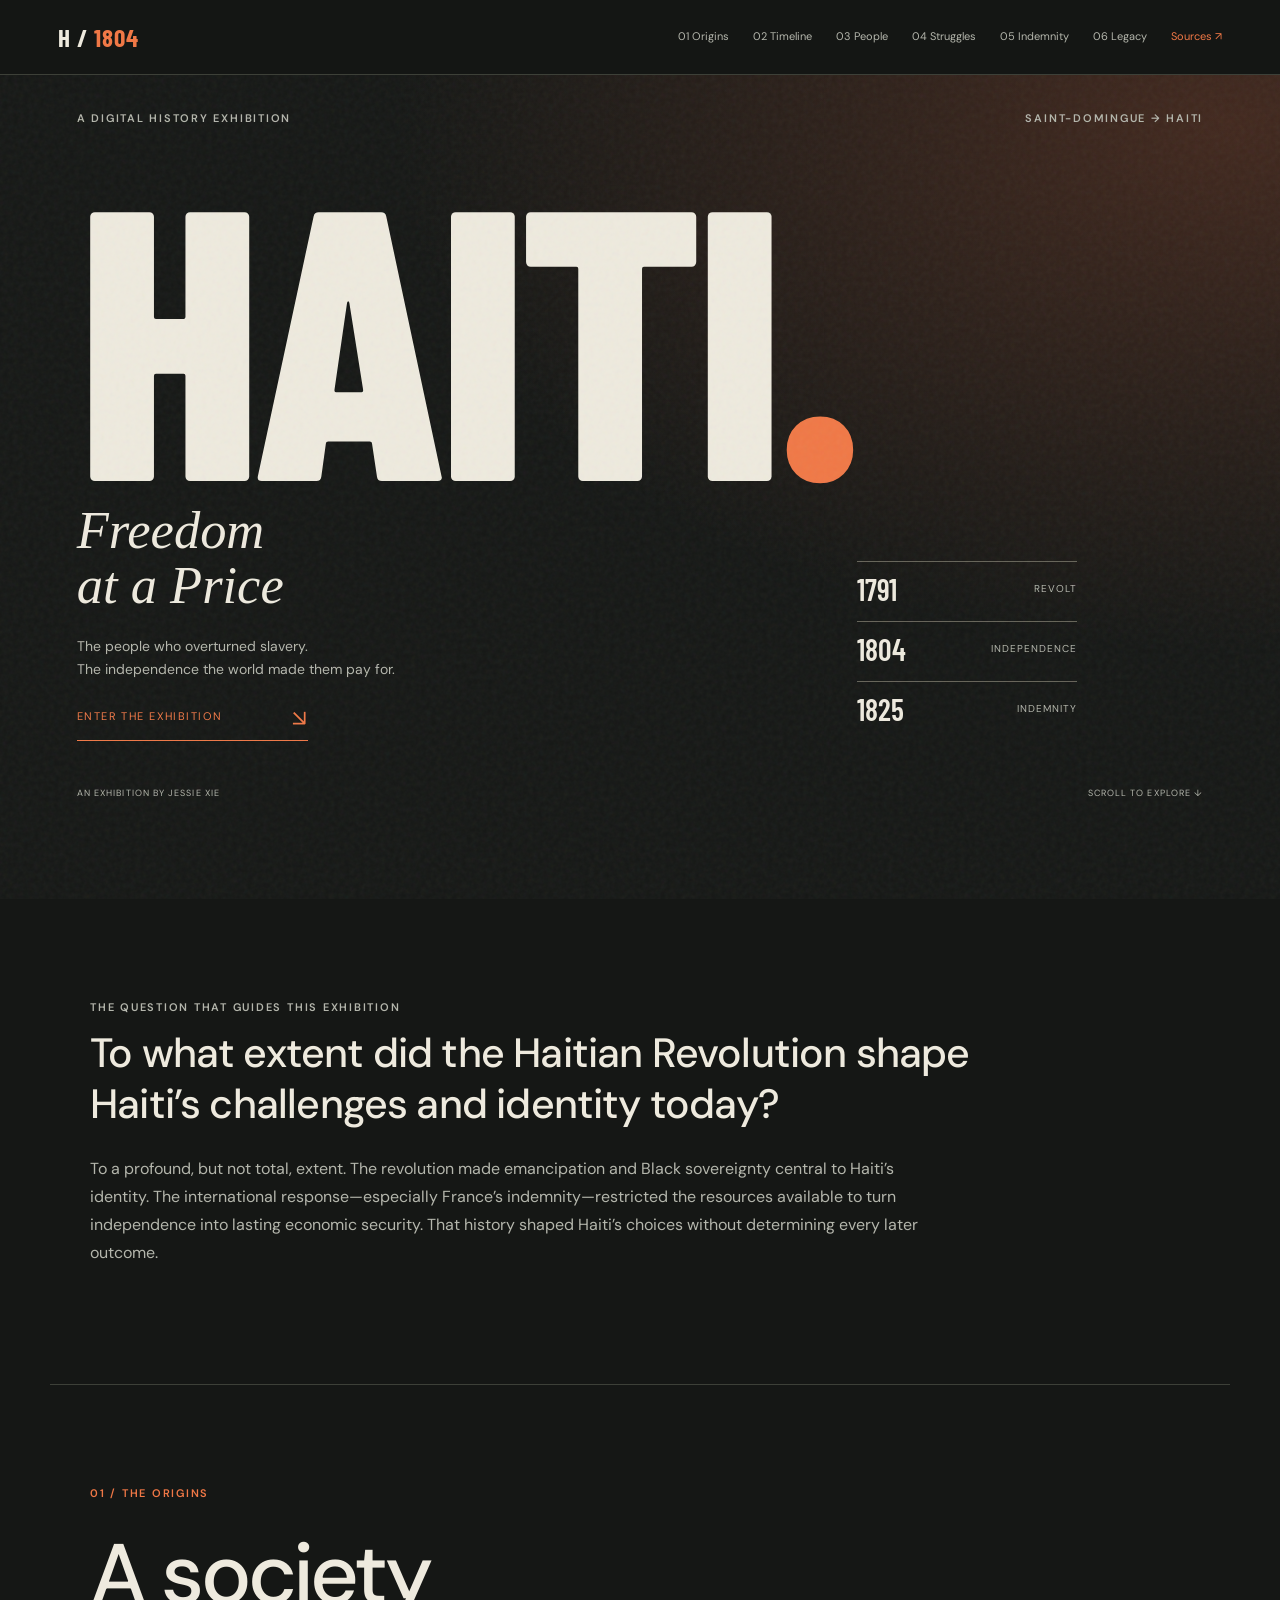
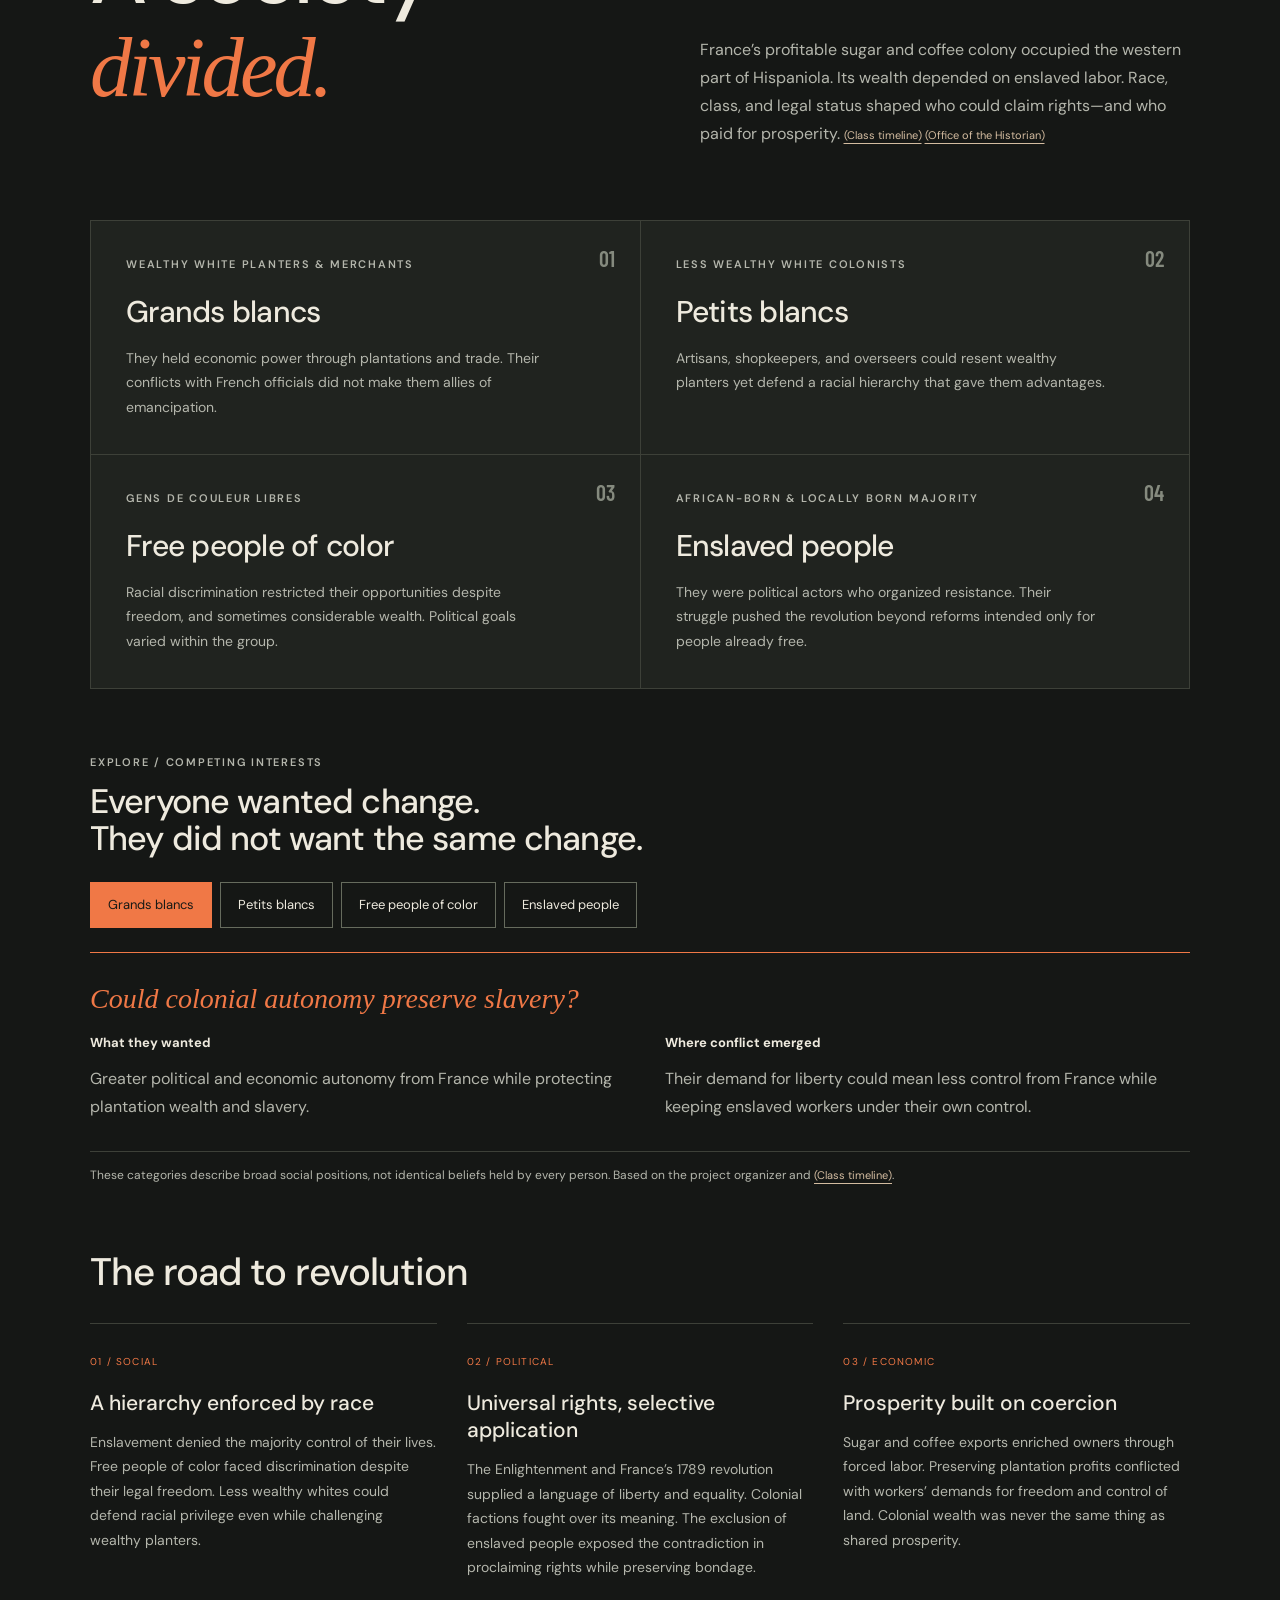
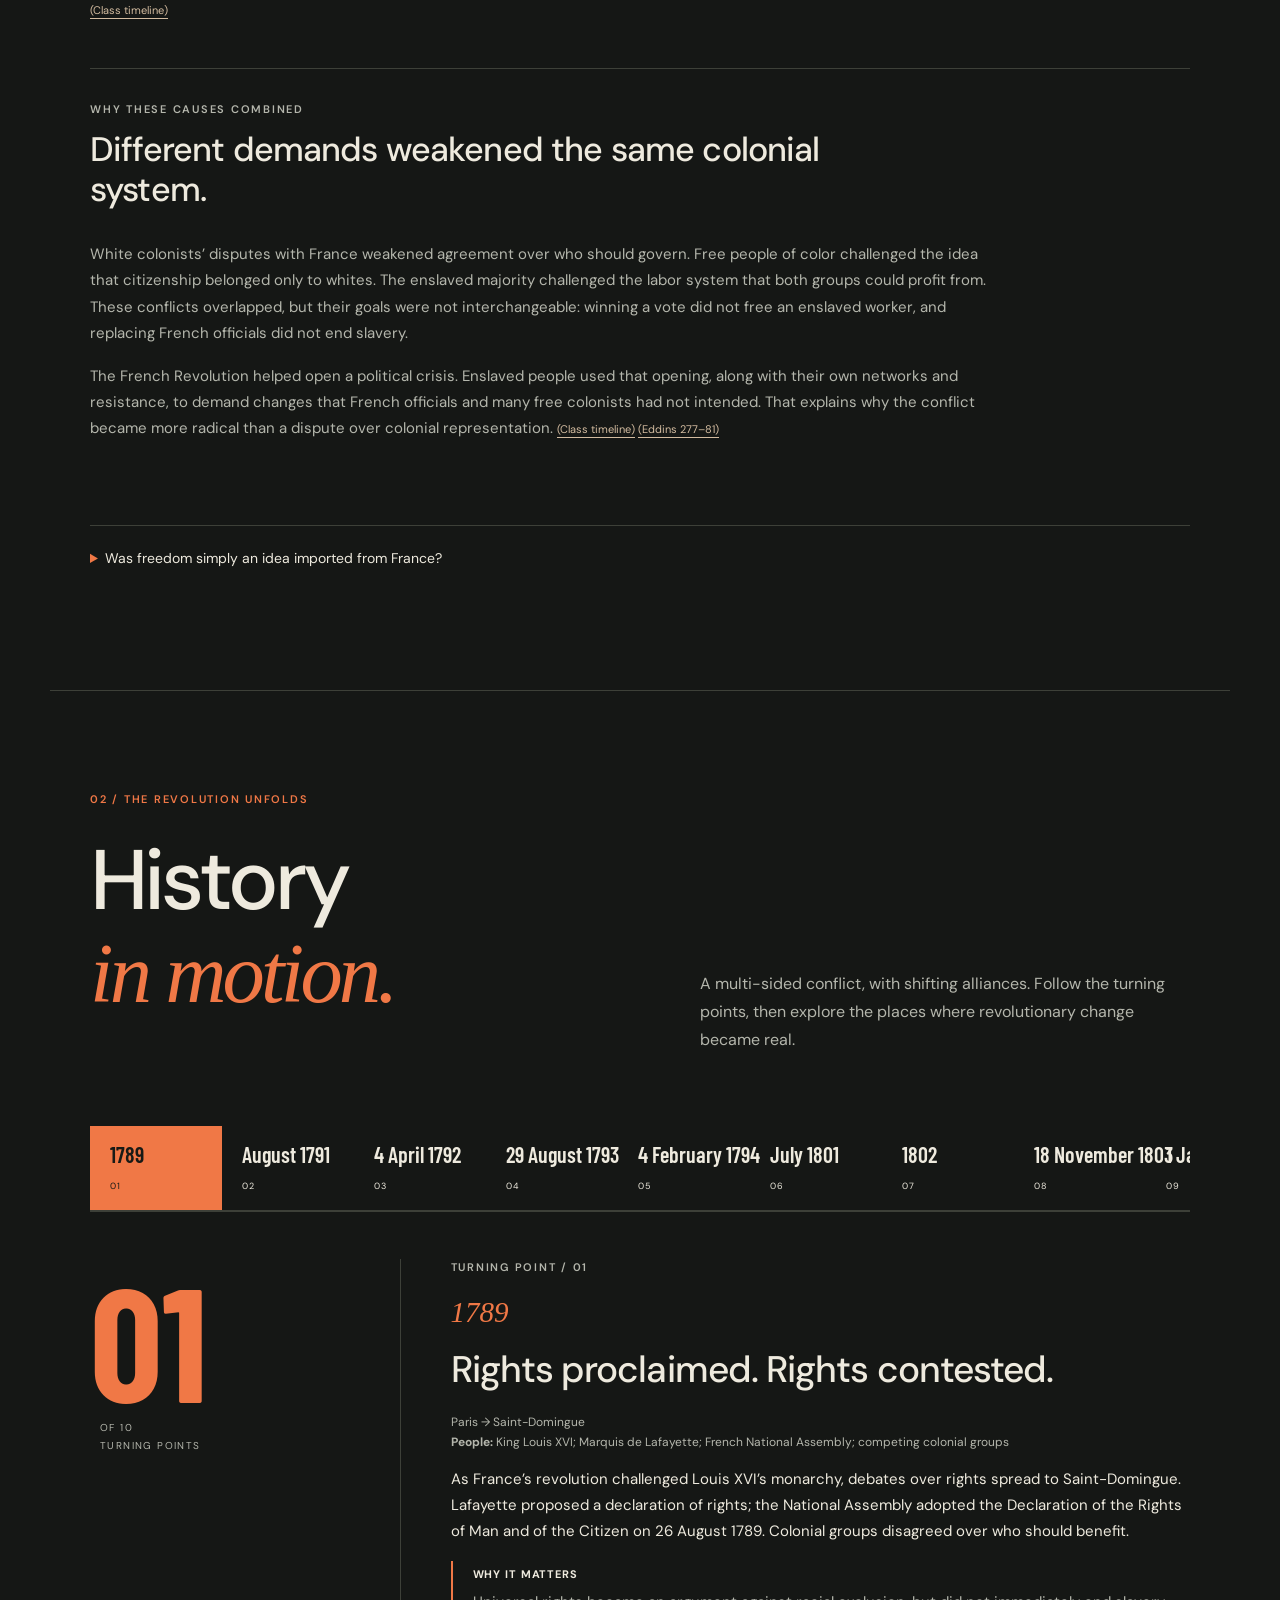
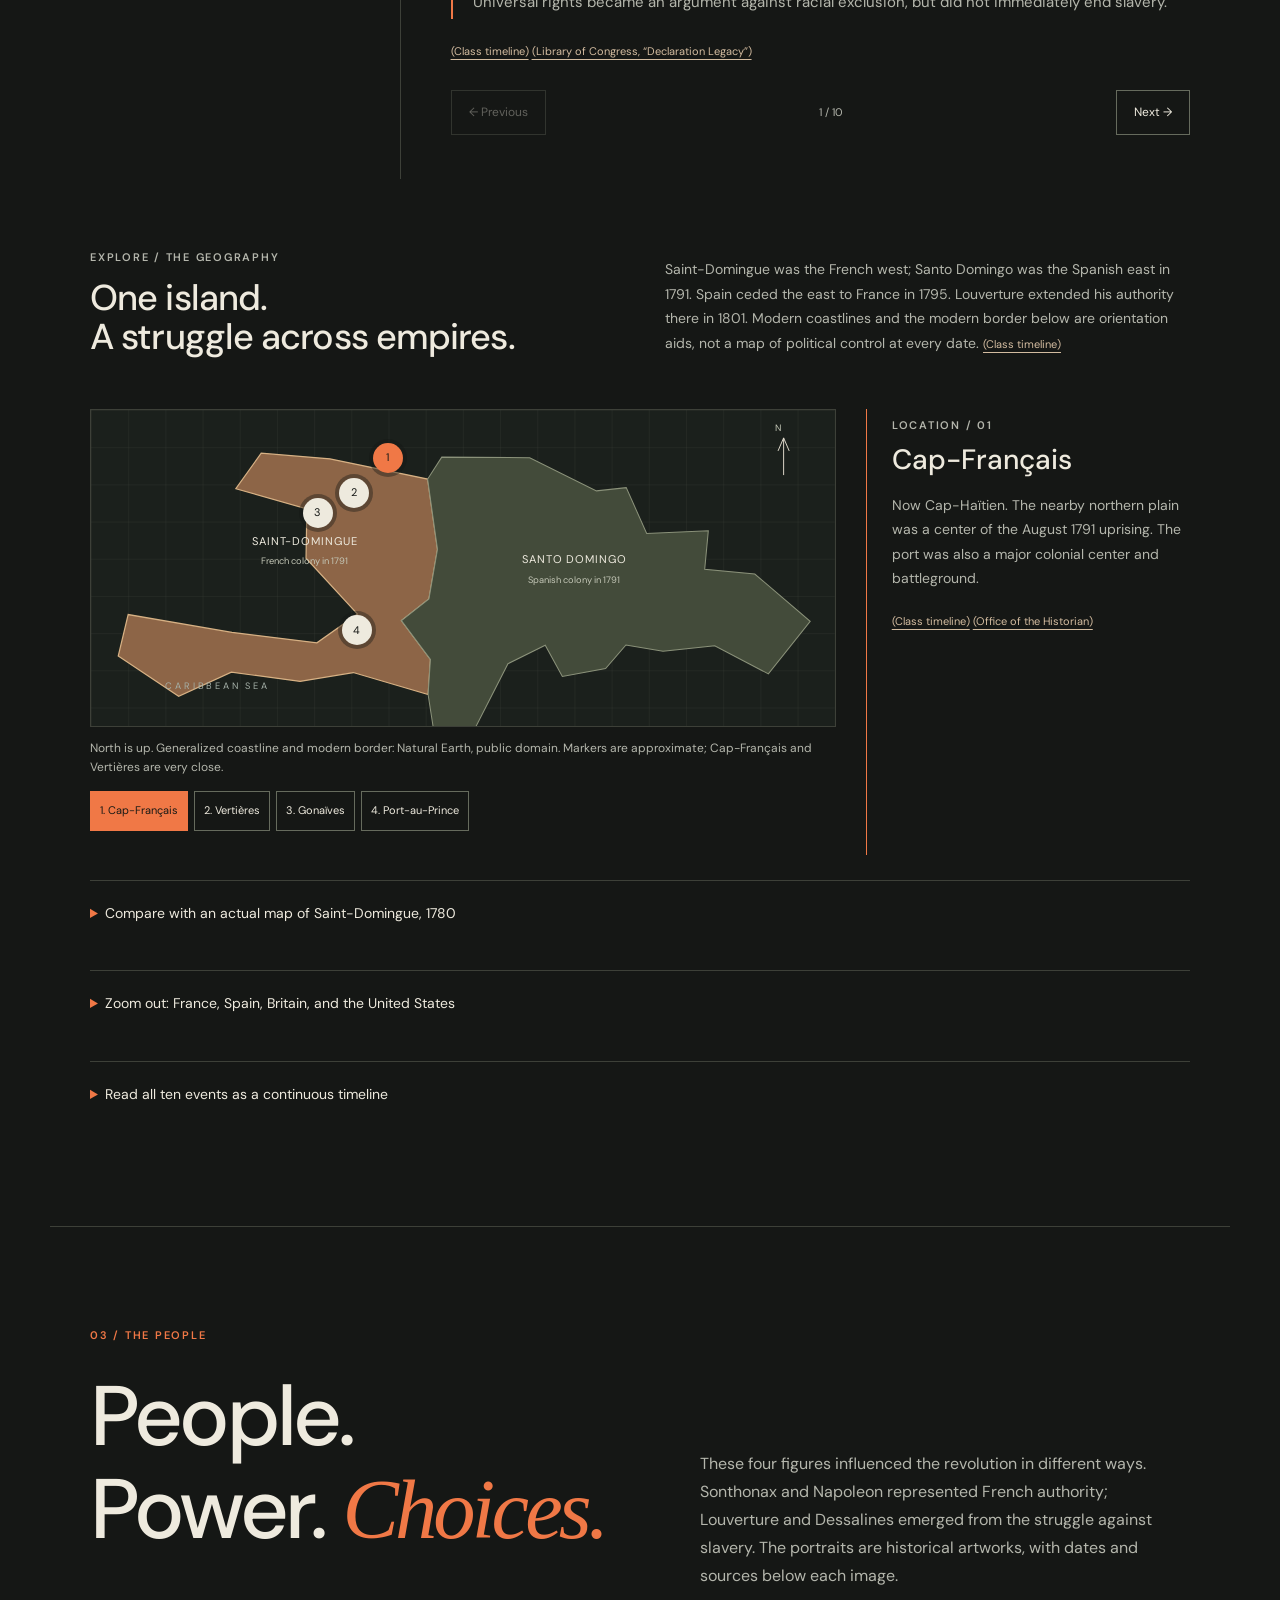
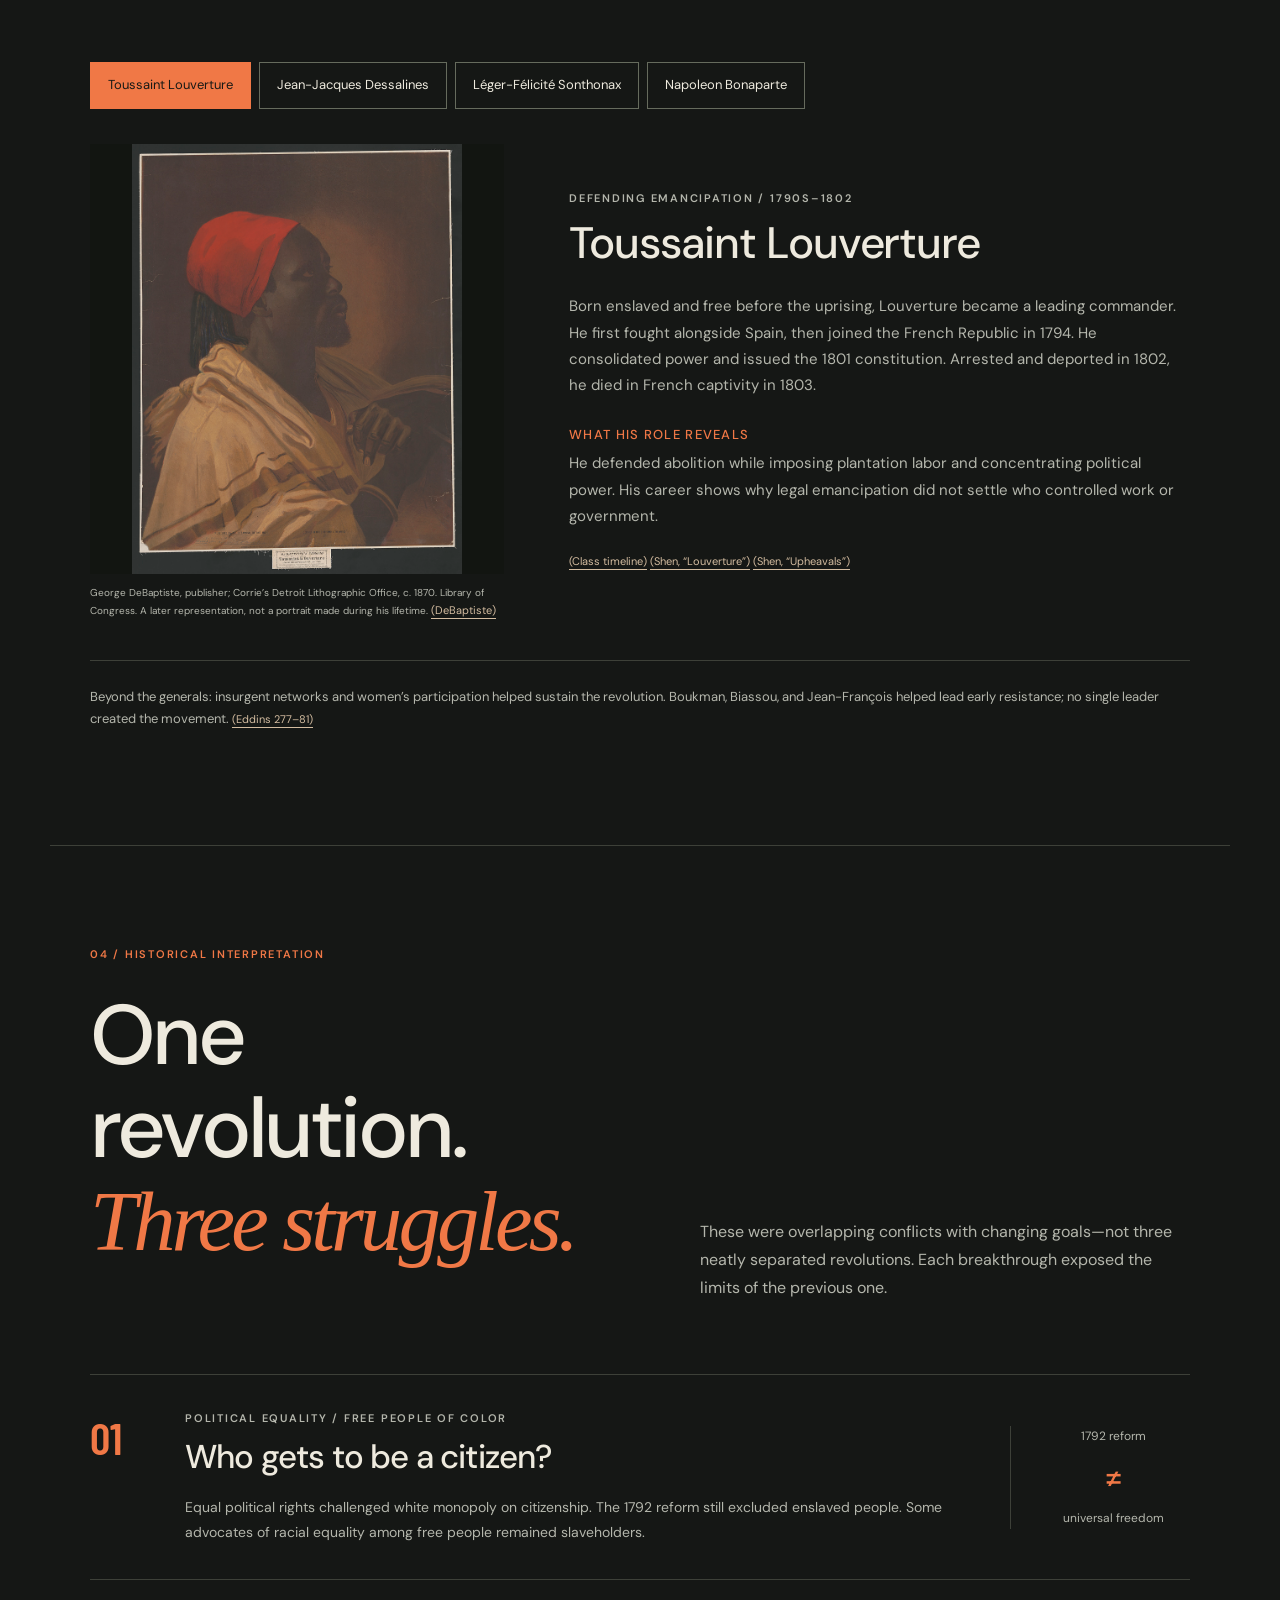
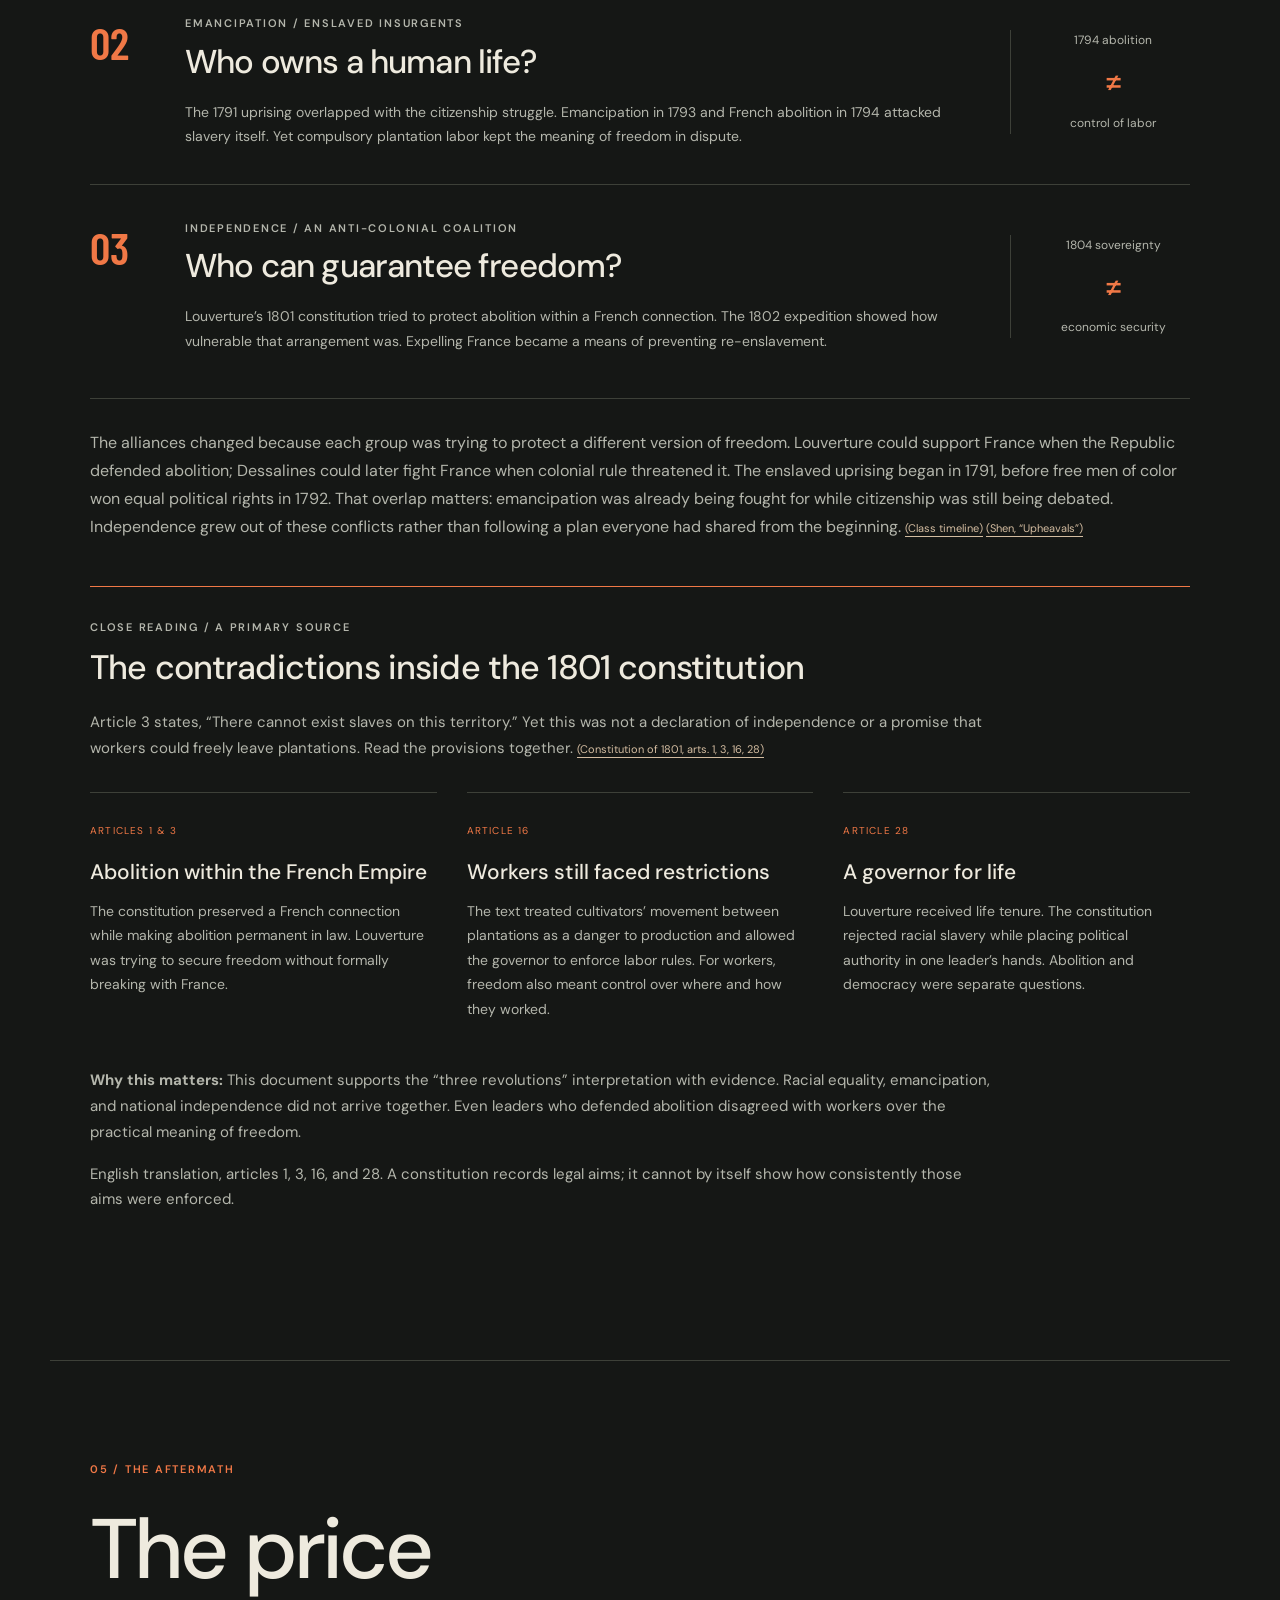
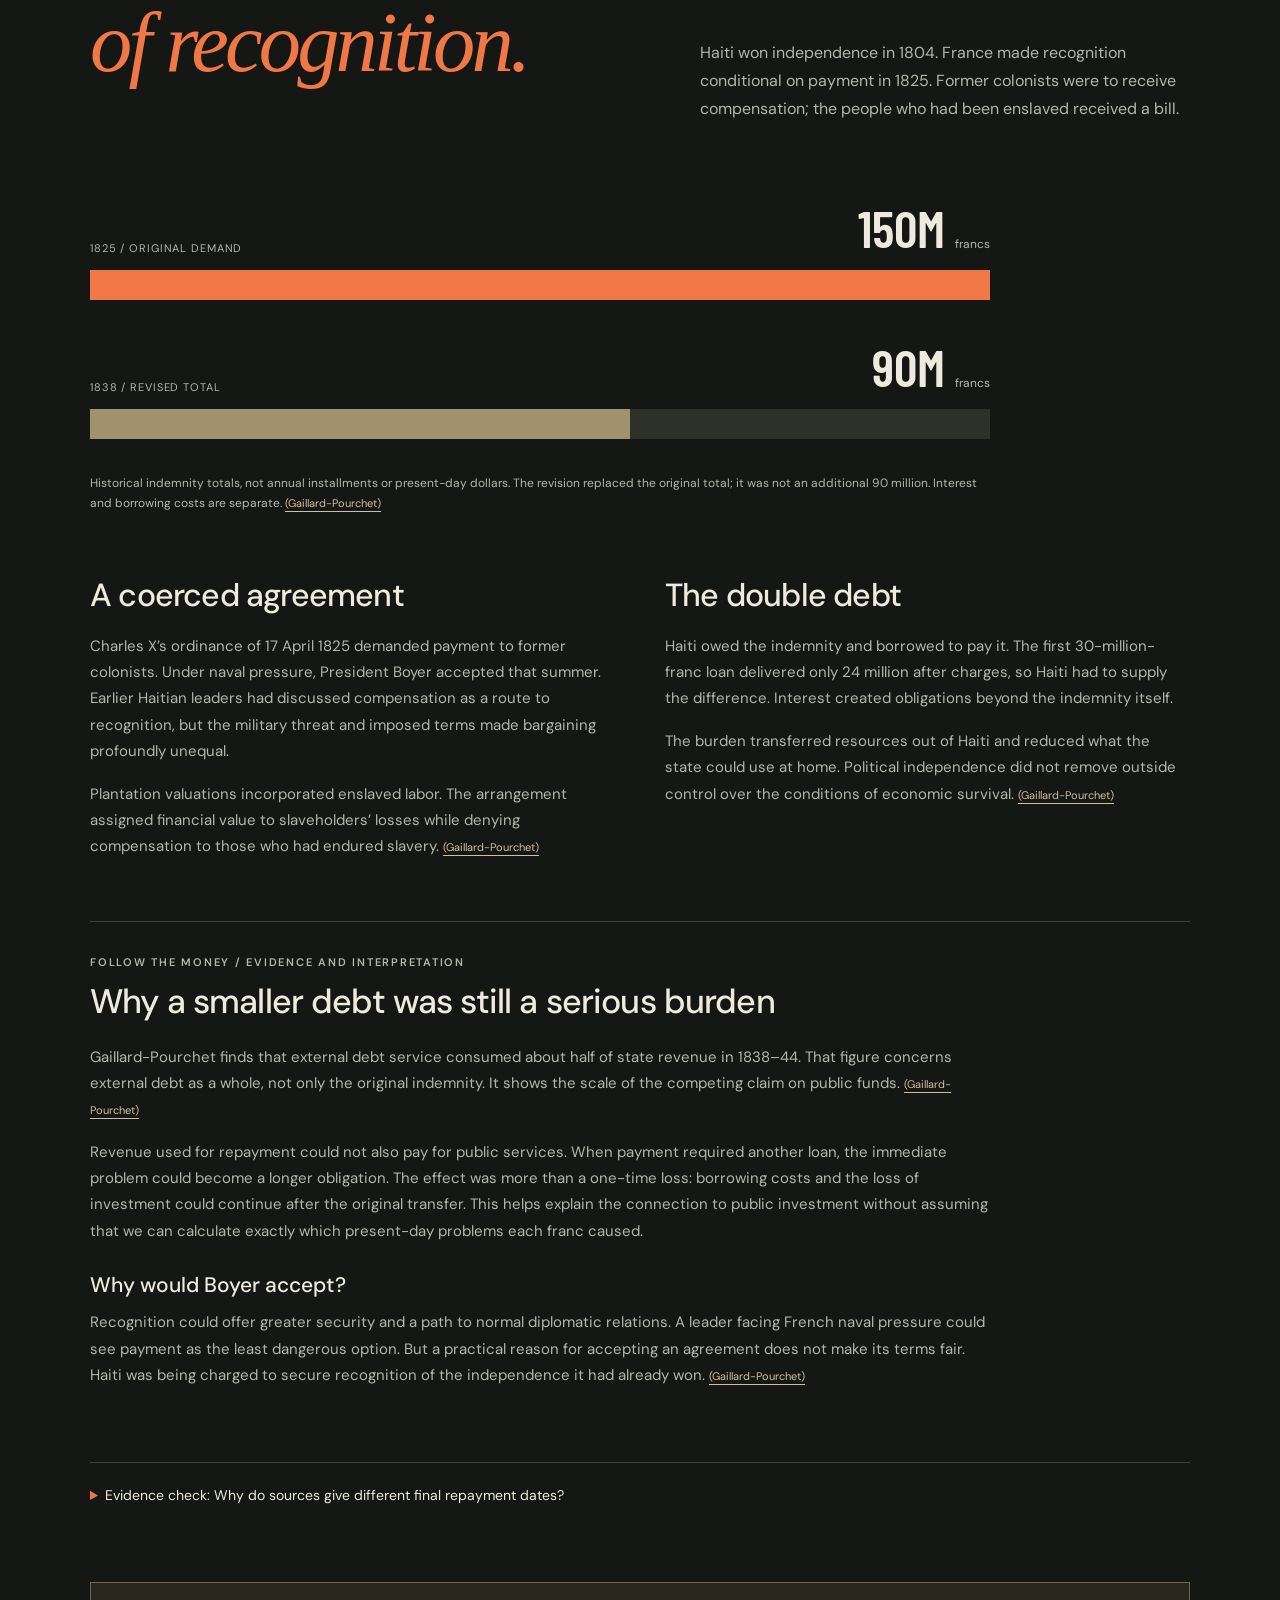
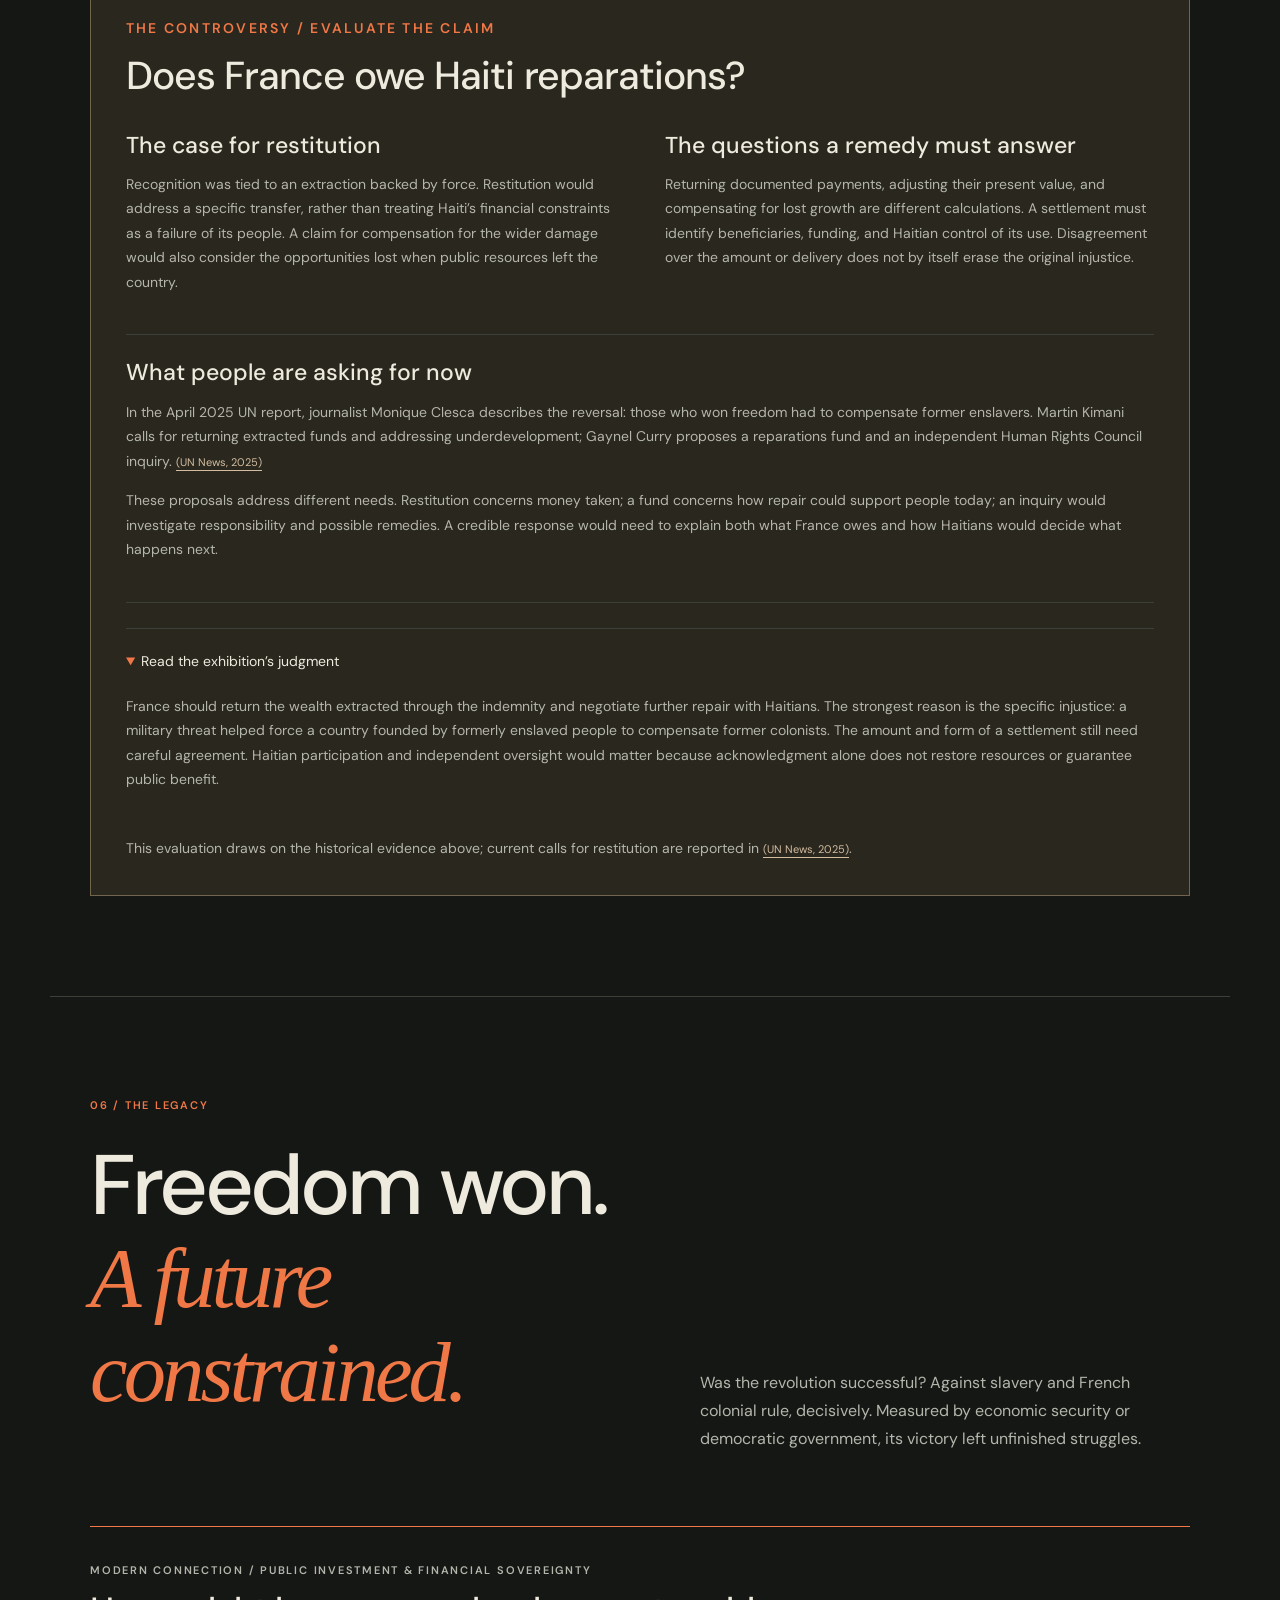
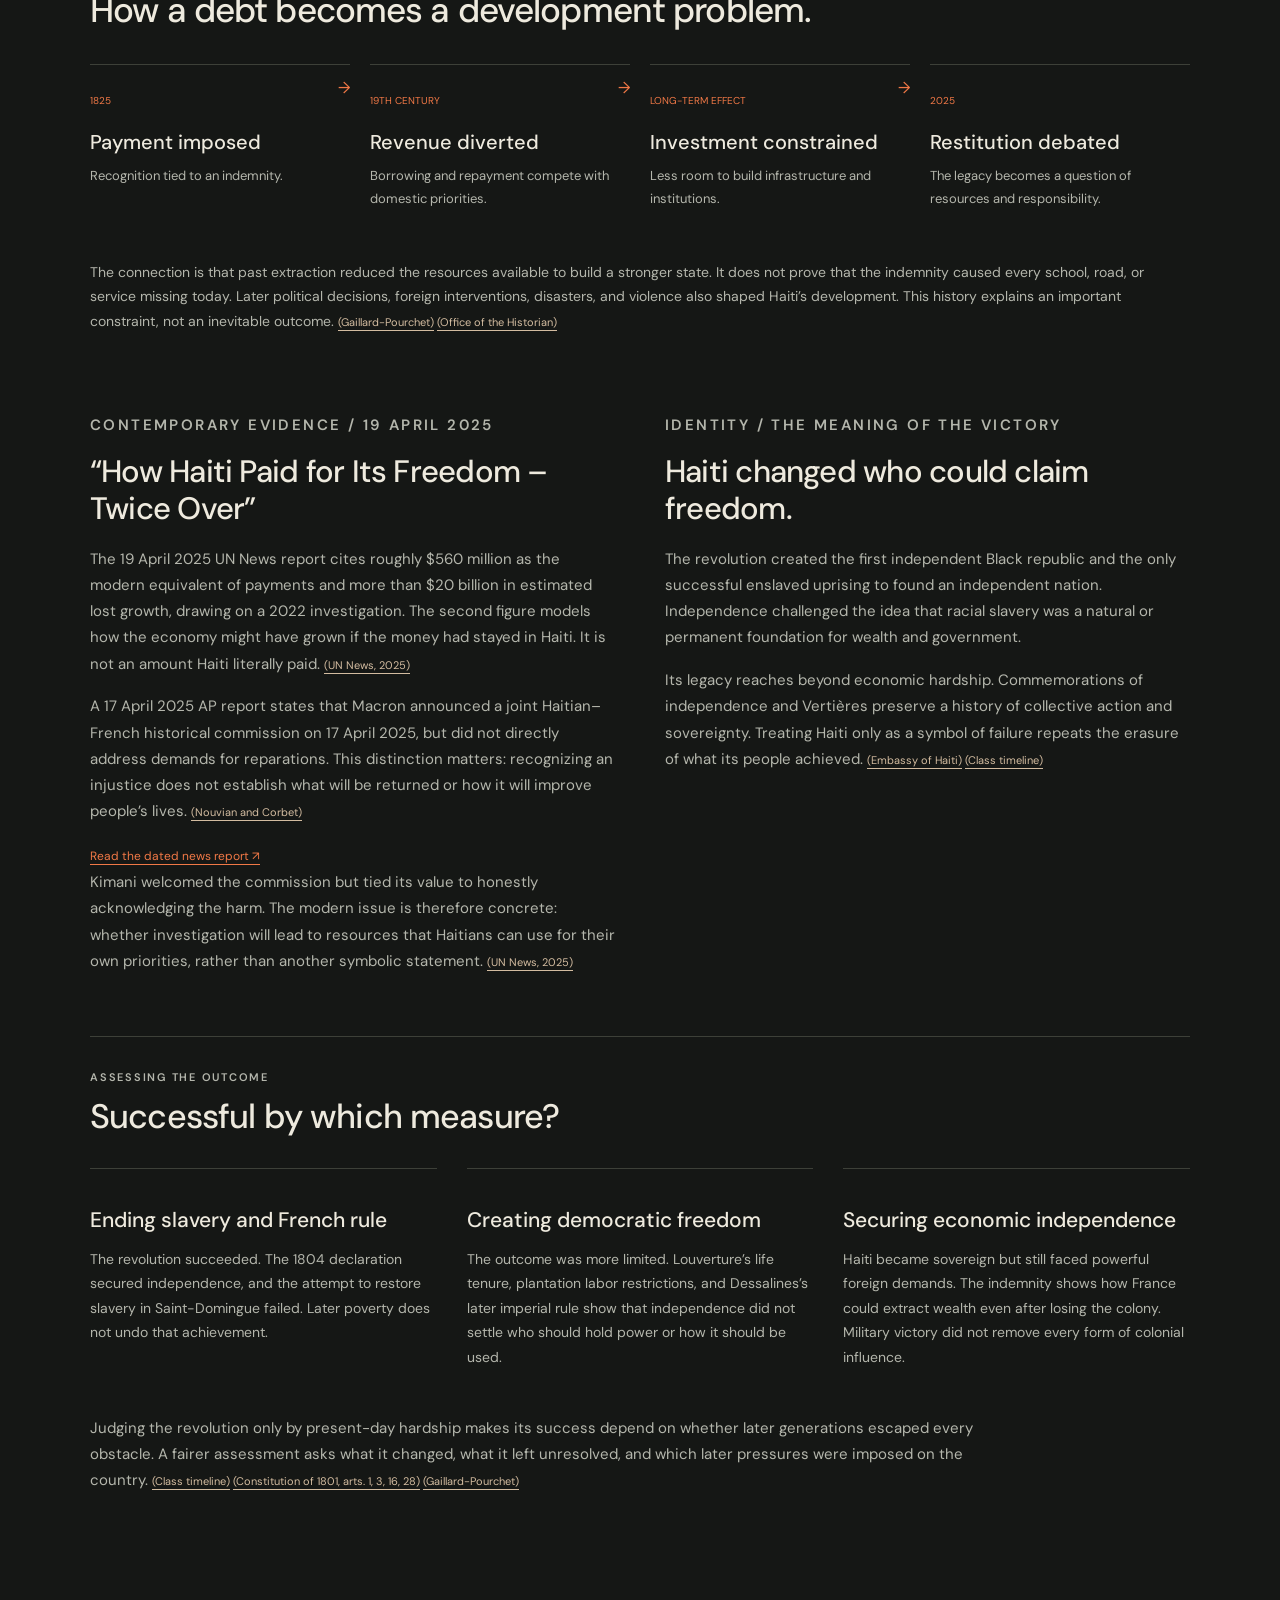
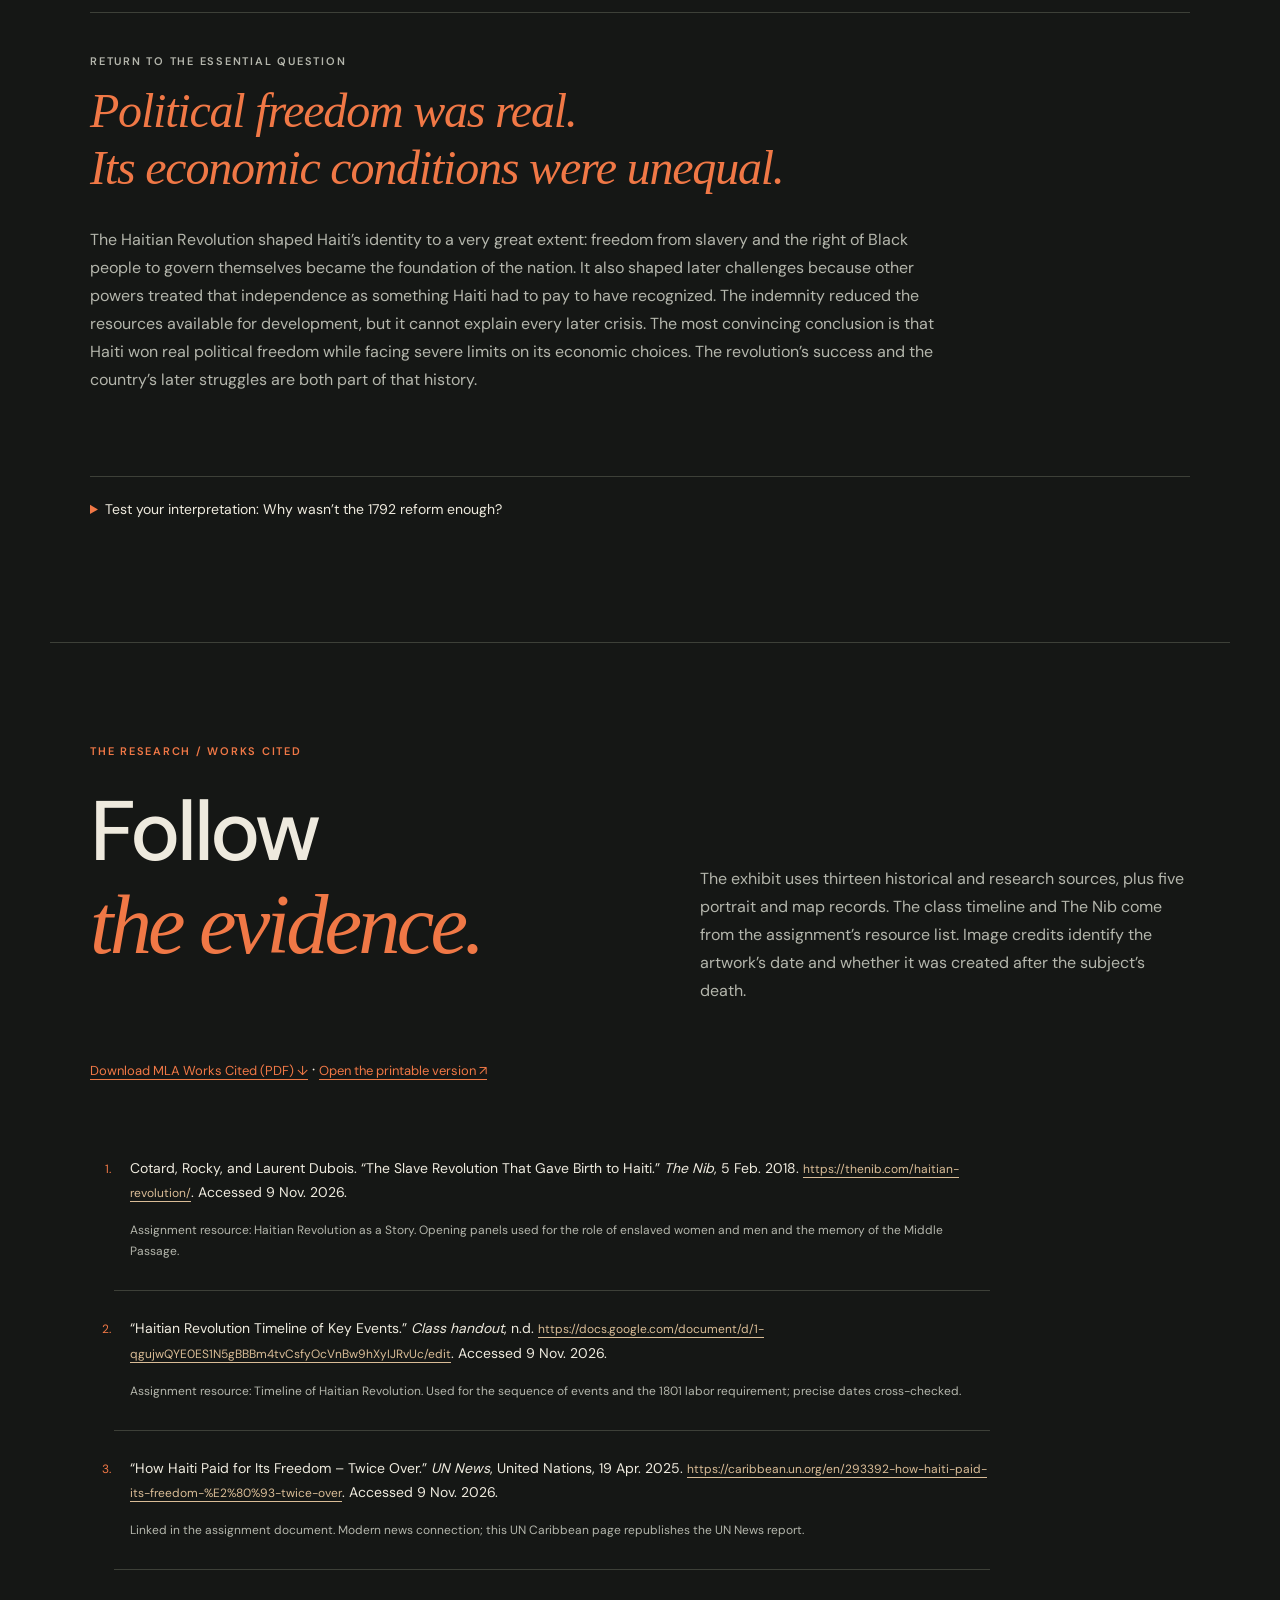
==== index.html @ dc050c8c "Add files via upload" ====
<!DOCTYPE html>
<html lang="en">



<head>

    <meta charset="utf-8">

    <meta name="viewport" content="width=device-width, initial-scale=1">

    <meta name="description" content="An interactive history exhibition exploring the Haitian Revolution, the French indemnity, and the meaning of freedom.">

    <title>Haiti | Freedom at a Price</title>

    <link rel="stylesheet" href="style.css">

    <script src="data.js" defer></script>

    <script src="script.js" defer></script>

</head>



<body>

    <a class="skip" href="#history">Skip to the exhibition</a>

    <header>

        <nav aria-label="Exhibition"><a class="brand" href="#home">H / <span>1804</span></a>

            <div class="nav-links"><a href="#history">01 Origins</a><a href="#revolution">02 Timeline</a><a href="#leadership">03 People</a><a href="#struggles">04 Struggles</a><a href="#sacrifice">05

                    Indemnity</a><a href="#legacy">06 Legacy</a><a href="#sources">Sources ↗</a></div>

        </nav>

        <div class="reading-progress" aria-hidden="true"></div>

    </header>

    <main>

        <section class="hero" id="home">

            <div class="hero-top">

                <p class="eyebrow">A DIGITAL HISTORY EXHIBITION</p>

                <p class="eyebrow">SAINT-DOMINGUE → HAITI</p>

            </div>

            <h1>HAITI<span>.</span></h1>

            <div class="hero-bottom">

                <div>

                    <p class="hero-subtitle">Freedom<br>at a Price</p>

                    <p class="hero-description">The people who overturned slavery.<br>The independence the world made

                        them pay for.</p><a class="explore" href="#history">ENTER THE EXHIBITION <span>↘</span></a>

                </div>

                <div class="hero-years">

                    <p>1791 <span>REVOLT</span></p>

                    <p>1804 <span>INDEPENDENCE</span></p>

                    <p>1825 <span>INDEMNITY</span></p>

                </div>

            </div>

            <p class="hero-foot">AN EXHIBITION BY JESSIE XIE <span>SCROLL TO EXPLORE ↓</span></p>

        </section>

        <div class="thesis">

            <p class="eyebrow">THE QUESTION THAT GUIDES THIS EXHIBITION</p>

            <h2>To what extent did the Haitian Revolution shape Haiti’s challenges and identity today?</h2>

            <p>To a profound, but not total, extent. The revolution made emancipation and Black sovereignty central to

                Haiti’s identity. The international response—especially France’s indemnity—restricted the resources

                available to turn independence into lasting economic security. That history shaped Haiti’s choices

                without determining every later outcome.</p>

        </div>

        <section class="exhibit" id="history">

            <div class="section-heading">

                <p class="eyebrow">01 / THE ORIGINS</p>

                <h2>A society<br><em>divided.</em></h2>

                <p>France’s profitable sugar and coffee colony occupied the western part of Hispaniola. Its wealth

                    depended on enslaved labor. Race, class, and legal status shaped who could claim rights—and who paid

                    for prosperity. <span class="citation"><a href="#source-class" aria-label="Source: Class timeline">(Class timeline)</a> <a href="#source-state" aria-label="Source: Office of the Historian">(Office of the Historian)</a></span></p>

            </div>

            <div class="social-grid">

                <article class="social-card"><span class="card-number">01</span>

                    <p class="eyebrow">Wealthy white planters &amp; merchants</p>

                    <h3>Grands blancs</h3>

                    <p>They held economic power through plantations and trade. Their conflicts with French officials did

                        not make them allies of emancipation.</p>

                </article>

                <article class="social-card"><span class="card-number">02</span>

                    <p class="eyebrow">Less wealthy white colonists</p>

                    <h3>Petits blancs</h3>

                    <p>Artisans, shopkeepers, and overseers could resent wealthy planters yet defend a racial hierarchy

                        that gave them advantages.</p>

                </article>

                <article class="social-card"><span class="card-number">03</span>

                    <p class="eyebrow">Gens de couleur libres</p>

                    <h3>Free people of color</h3>

                    <p>Racial discrimination restricted their opportunities despite freedom, and sometimes considerable

                        wealth. Political goals varied within the group.</p>

                </article>

                <article class="social-card"><span class="card-number">04</span>

                    <p class="eyebrow">African-born &amp; locally born majority</p>

                    <h3>Enslaved people</h3>

                    <p>They were political actors who organized resistance. Their struggle pushed the revolution beyond

                        reforms intended only for people already free.</p>

                </article>

            </div>

            <div class="interactive-block">

                <p class="eyebrow">EXPLORE / COMPETING INTERESTS</p>

                <h3>Everyone wanted change.<br>They did not want the same change.</h3>

                <div class="button-row" aria-label="Choose a social group"><button data-group="0" aria-pressed="true">Grands blancs</button><button data-group="1" aria-pressed="false">Petits

                        blancs</button><button data-group="2" aria-pressed="false">Free people of color</button><button data-group="3" aria-pressed="false">Enslaved people</button></div>

                <div id="group-panel" aria-live="polite">

                    <h4>Could colonial autonomy preserve slavery?</h4>

                    <div class="two-col">

                        <p><strong>What they wanted</strong><span id="group-goal">Greater political and economic

                                autonomy from France while protecting plantation wealth and slavery.</span></p>

                        <p><strong>Where conflict emerged</strong><span id="group-conflict">Their demand for liberty could mean less control from France while keeping enslaved workers under their own control.</span></p>

                    </div>

                </div>

                <p class="small">These categories describe broad social positions, not identical beliefs held by every

                    person. Based on the project organizer and <span class="citation"><a href="#source-class" aria-label="Source: Class timeline">(Class timeline)</a></span>.</p>

            </div>

            <div class="causes">

                <h3>The road to revolution</h3>

                <div class="three-col">

                    <article><span>01 / SOCIAL</span>

                        <h4>A hierarchy enforced by race</h4>

                        <p>Enslavement denied the majority control of their lives. Free people of color faced

                            discrimination despite their legal freedom. Less wealthy whites could defend racial

                            privilege even while challenging wealthy planters.</p>

                    </article>

                    <article><span>02 / POLITICAL</span>

                        <h4>Universal rights, selective application</h4>

                        <p>The Enlightenment and France’s 1789 revolution supplied a language of liberty and equality.

                            Colonial factions fought over its meaning. The exclusion of enslaved people exposed the

                            contradiction in proclaiming rights while preserving bondage.</p>

                    </article>

                    <article><span>03 / ECONOMIC</span>

                        <h4>Prosperity built on coercion</h4>

                        <p>Sugar and coffee exports enriched owners through forced labor. Preserving plantation profits

                            conflicted with workers’ demands for freedom and control of land. Colonial wealth was never

                            the same thing as shared prosperity.</p>

                    </article>

                </div><span class="citation"><a href="#source-class" aria-label="Source: Class timeline">(Class

                        timeline)</a></span>

            <div class="evidence-reading"><p class="eyebrow">WHY THESE CAUSES COMBINED</p><h3>Different demands weakened the same colonial system.</h3><p>White colonists’ disputes with France weakened agreement over who should govern. Free people of color challenged the idea that citizenship belonged only to whites. The enslaved majority challenged the labor system that both groups could profit from. These conflicts overlapped, but their goals were not interchangeable: winning a vote did not free an enslaved worker, and replacing French officials did not end slavery.</p><p>The French Revolution helped open a political crisis. Enslaved people used that opening, along with their own networks and resistance, to demand changes that French officials and many free colonists had not intended. That explains why the conflict became more radical than a dispute over colonial representation. <span class="citation"><a href="#source-class">(Class timeline)</a> <a href="#source-eddins">(Eddins 277–81)</a></span></p></div></div>

            <details class="research-detail">

                <summary>Was freedom simply an idea imported from France?</summary>

                <p>No. African political and spiritual traditions, maroon communities, and networks across plantations

                    also sustained resistance. Eddins emphasizes the initiative of enslaved people and fugitives. Bois

                    Caïman symbolizes that collective organization, although the ceremony’s precise date, location, and

                    reported words remain debated. The revolution cannot be explained as France giving liberty to

                    passive recipients. <span class="citation"><a href="#source-eddins" aria-label="Source: Eddins 277–81">(Eddins 277–81)</a></span></p>

                <p>Cotard and Dubois begin their illustrated history with the Middle Passage and the participation of

                    enslaved women and men. That perspective connects the uprising to people’s own experiences of

                    enslavement and collective resistance, rather than only to decisions made in Paris. <span class="citation"><a href="#source-nib" aria-label="Source: Cotard and Dubois">(Cotard and

                            Dubois)</a></span></p>

            </details>

        </section>

        <section class="exhibit" id="revolution">

            <div class="section-heading">

                <p class="eyebrow">02 / THE REVOLUTION UNFOLDS</p>

                <h2>History<br><em>in motion.</em></h2>

                <p>A multi-sided conflict, with shifting alliances. Follow the turning points, then explore the places

                    where revolutionary change became real.</p>

            </div>

            <div class="timeline-strip" aria-label="Choose a timeline event"><button data-event="0" aria-pressed="true"><span>1789</span><small>01</small></button><button data-event="1" aria-pressed="false"><span>August 1791</span><small>02</small></button><button data-event="2" aria-pressed="false"><span>4 April 1792</span><small>03</small></button><button data-event="3" aria-pressed="false"><span>29 August 1793</span><small>04</small></button><button data-event="4" aria-pressed="false"><span>4 February 1794</span><small>05</small></button><button data-event="5" aria-pressed="false"><span>July 1801</span><small>06</small></button><button data-event="6" aria-pressed="false"><span>1802</span><small>07</small></button><button data-event="7" aria-pressed="false"><span>18 November 1803</span><small>08</small></button><button data-event="8" aria-pressed="false"><span>1 January 1804</span><small>09</small></button><button data-event="9" aria-pressed="false" class="aftermath"><span>17 April 1825</span><small>AFTERMATH</small></button>

            </div>

            <div class="timeline-body">

                <div class="timeline-symbol" aria-hidden="true"><span id="event-count">01</span>

                    <p>OF 10<br>TURNING POINTS</p>

                </div>

                <div class="event-content" aria-live="polite">

                    <article class="event-record" id="event-0">

                        <p class="eyebrow">TURNING POINT / 01</p>

                        <p class="event-date">1789</p>

                        <h3>Rights proclaimed. Rights contested.</h3>

                        <p class="event-meta">Paris → Saint-Domingue<br><strong>People:</strong> King Louis XVI; Marquis de Lafayette; French National Assembly; competing colonial groups</p><p>As France’s revolution challenged Louis XVI’s monarchy, debates over rights spread to Saint-Domingue. Lafayette proposed a declaration of rights; the National Assembly adopted the Declaration of the Rights of Man and of the Citizen on 26 August 1789. Colonial groups disagreed over who should benefit.</p>

                        <p class="why"><strong>Why it matters</strong> Universal rights became an argument against

                            racial exclusion, but did not immediately end slavery.</p><span class="citation"><a href="#source-class">(Class timeline)</a> <a href="#source-declaration">(Library of Congress, “Declaration Legacy”)</a></span></article>

                    <article class="event-record" id="event-1" hidden>

                        <p class="eyebrow">TURNING POINT / 02</p>

                        <p class="event-date">August 1791</p>

                        <h3>The enslaved majority rises.</h3>

                        <p class="event-meta">Northern plain, near Cap-Français<br><strong>People:</strong> Dutty

                            Boukman; Georges Biassou; Jean-François Papillon; thousands of insurgents</p>

                        <p>A coordinated uprising attacked the plantation system in northern Saint-Domingue. Enslaved

                            people turned long-standing resistance into a large military and political challenge.</p>

                        <p class="why"><strong>Why it matters</strong> Freedom would be fought for by enslaved people

                            themselves. The struggle could no longer be confined to disputes among free colonists.</p>

                        <span class="citation"><a href="#source-class" aria-label="Source: Class timeline">(Class

                                timeline)</a> <a href="#source-eddins" aria-label="Source: Eddins 277–81">(Eddins

                                277–81)</a></span>

                    </article>

                    <article class="event-record" id="event-2" hidden>

                        <p class="eyebrow">TURNING POINT / 03</p>

                        <p class="event-date">4 April 1792</p>

                        <h3>Citizenship expands. Slavery remains.</h3>

                        <p class="event-meta">France and its colonies<br><strong>People:</strong> French Legislative

                            Assembly; Julien Raimond; free men of color</p>

                        <p>France granted equal political rights to free men of color. Commissioners, including

                            Sonthonax and Polverel, came to enforce the new policy.</p>

                        <p class="why"><strong>Why it matters</strong> This attacked racial exclusion among free men,

                            while leaving the enslaved majority outside citizenship. One revolutionary goal did not

                            resolve the others.</p><span class="citation"><a href="#source-class" aria-label="Source: Class timeline">(Class timeline)</a></span>

                    </article>

                    <article class="event-record" id="event-3" hidden>

                        <p class="eyebrow">TURNING POINT / 04</p>

                        <p class="event-date">29 August 1793</p>

                        <h3>Emancipation in the north.</h3>

                        <p class="event-meta">Northern Saint-Domingue<br><strong>People:</strong> Léger-Félicité

                            Sonthonax; Étienne Polverel; insurgents</p>

                        <p>Sonthonax proclaimed general emancipation in the north as French authority faced internal

                            conflict and foreign invasion. Polverel extended emancipation in other regions.</p>

                        <p class="why"><strong>Why it matters</strong> Insurgent pressure and the need for military

                            allies helped turn a French mission to restore order into a break with slavery.</p><span class="citation"><a href="#source-shen" aria-label="Source: Shen, “Upheavals”">(Shen,

                                “Upheavals”)</a></span>

                    </article>

                    <article class="event-record" id="event-4" hidden>

                        <p class="eyebrow">TURNING POINT / 05</p>

                        <p class="event-date">4 February 1794</p>

                        <h3>France abolishes colonial slavery.</h3>

                        <p class="event-meta">Paris; French colonies<br><strong>People:</strong> National Convention; Louis-Pierre Dufay; Jean-Baptiste Belley; Jean-Baptiste Mills; Georges Danton</p><p>The National Convention abolished slavery in France’s colonies. Saint-Domingue’s deputies brought the colonial struggle into French politics; Dufay spoke in the debate and Danton supported abolition. In May, Louverture left his Spanish alliance and joined the French republican forces.</p>

                        <p class="why"><strong>Why it matters</strong> The relationship worked in both directions:

                            revolutionary ideas influenced Saint-Domingue, and the colonial uprising transformed French

                            policy.</p><span class="citation"><a href="#source-class">(Class timeline)</a> <a href="#source-shen">(Shen, “Upheavals”)</a> <a href="#source-assembly">(Assemblée nationale)</a></span></article>

                    <article class="event-record" id="event-5" hidden>

                        <p class="eyebrow">TURNING POINT / 06</p>

                        <p class="event-date">July 1801</p>

                        <h3>Free—and still formally French.</h3>

                        <p class="event-meta">Saint-Domingue<br><strong>People:</strong> Toussaint Louverture;

                            constitutional assembly</p>

                        <p>Louverture’s constitution maintained abolition and claimed broad autonomy while keeping a

                            formal connection to France. He became governor for life; compulsory plantation labor

                            continued.</p>

                        <p class="why"><strong>Why it matters</strong> This was not a declaration of independence.

                            Abolition, political authority, and workers’ freedom to control labor remained contested.

                        </p><span class="citation"><a href="#source-class" aria-label="Source: Class timeline">(Class

                                timeline)</a> <a href="#source-power" aria-label="Source: Shen, “Louverture”">(Shen,

                                “Louverture”)</a></span>

                    </article>

                    <article class="event-record" id="event-6" hidden>

                        <p class="eyebrow">TURNING POINT / 07</p>

                        <p class="event-date">1802</p>

                        <h3>French reconquest threatens freedom.</h3>

                        <p class="event-meta">Saint-Domingue; deportation to France<br><strong>People:</strong> Napoleon

                            Bonaparte; Charles Leclerc; Louverture; Dessalines</p>

                        <p>Napoleon sent Leclerc’s expedition to restore French control. Louverture was arrested and

                            deported in June. Slavery’s restoration in Guadeloupe and attempts to disarm Black troops

                            deepened fears of re-enslavement.</p>

                        <p class="why"><strong>Why it matters</strong> Dessalines and other commanders briefly served

                            the French before rejoining resistance. Independence increasingly became a way to secure

                            emancipation.</p><span class="citation"><a href="#source-class" aria-label="Source: Class timeline">(Class timeline)</a></span>

                    </article>

                    <article class="event-record" id="event-7" hidden>

                        <p class="eyebrow">TURNING POINT / 08</p>

                        <p class="event-date">18 November 1803</p>

                        <h3>Victory at Vertières.</h3>

                        <p class="event-meta">Near Cap-Français<br><strong>People:</strong> Jean-Jacques Dessalines;

                            François Capois; French commander Rochambeau</p>

                        <p>Revolutionary forces defeated the French at Vertières, helping force the evacuation of the

                            remaining French expedition.</p>

                        <p class="why"><strong>Why it matters</strong> Haitian military organization and resistance were

                            decisive. Yellow fever and, later, Britain’s naval pressure also weakened the French

                            expedition.</p><span class="citation"><a href="#source-embassy" aria-label="Source: Embassy of Haiti">(Embassy of Haiti)</a> <a href="#source-class" aria-label="Source: Class timeline">(Class timeline)</a></span>

                    </article>

                    <article class="event-record" id="event-8" hidden>

                        <p class="eyebrow">TURNING POINT / 09</p>

                        <p class="event-date">1 January 1804</p>

                        <h3>Haiti declares independence.</h3>

                        <p class="event-meta">Gonaïves<br><strong>People:</strong> Jean-Jacques Dessalines and the

                            independence army</p>

                        <p>Dessalines proclaimed independence and the name Haiti replaced Saint-Domingue. The victorious

                            revolution ended French colonial rule in the west of Hispaniola.</p>

                        <p class="why"><strong>Why it matters</strong> A society built on racial slavery became an

                            independent Black state. The victory made self-emancipation a challenge to the wider

                            Atlantic slave system.</p><span class="citation"><a href="#source-class" aria-label="Source: Class timeline">(Class timeline)</a> <a href="#source-embassy" aria-label="Source: Embassy of Haiti">(Embassy of Haiti)</a></span>

                    </article>

                    <article class="event-record" id="event-9" hidden>

                        <p class="eyebrow">AFTERMATH / RECOGNITION &amp; DEBT</p>

                        <p class="event-date">17 April 1825</p>

                        <h3>Recognition carries a ransom.</h3>

                        <p class="event-meta">France → Port-au-Prince<br><strong>People:</strong> King Charles X;

                            President Jean-Pierre Boyer</p>

                        <p>Charles X issued an ordinance demanding 150 million francs for former colonists. A French

                            naval mission later that year pressured Boyer into accepting the terms.</p>

                        <p class="why"><strong>Why it matters</strong> This was an aftermath of independence, not an

                            event in the 1791–1804 war. Recognition was used to extract wealth from an already

                            independent country.</p><span class="citation"><a href="#source-bnf" aria-label="Source: Gaillard-Pourchet">(Gaillard-Pourchet)</a></span>

                    </article>

                    <div class="event-controls"><button id="previous-event" disabled>← Previous</button><span id="event-position" aria-live="polite">1 / 10</span><button id="next-event">Next →</button>

                    </div>

                </div>

            </div>

            <div class="map-header">

                <div>

                    <p class="eyebrow">EXPLORE / THE GEOGRAPHY</p>

                    <h3>One island.<br>A struggle across empires.</h3>

                </div>

                <p>Saint-Domingue was the French west; Santo Domingo was the Spanish east in 1791. Spain ceded the east

                    to France in 1795. Louverture extended his authority there in 1801. Modern coastlines and the modern

                    border below are orientation aids, not a map of political control at every date. <span class="citation"><a href="#source-class" aria-label="Source: Class timeline">(Class

                            timeline)</a></span></p>

            </div>

            <div class="map-layout">

                <div>

                    <div class="map-canvas"><svg viewbox="0 0 800 340" role="img" aria-label="Map of Hispaniola: Haiti on the west and present-day Dominican Republic on the east. Click the location buttons beneath the map for details.">

                            <defs>

                                <pattern id="grid" width="40" height="40" patternunits="userSpaceOnUse">

                                    <path d="M 40 0 L 0 0 0 40" fill="none" stroke="#40413b" stroke-width=".5"></path>

                                </pattern>

                            </defs>

                            <rect width="800" height="340" fill="url(#grid)"></rect>

                            <path class="haiti-land" d="M362.1,74.3 L372.7,149.9 L363.5,203.2 L333.9,226.6 L365.1,268.3 L362.6,306.0 L282.1,282.4 L224.9,292.0 L151.0,282.0 L94.3,307.9 L29.3,264.7 L40.0,220.0 L151.6,239.2 L243.0,250.4 L286.7,219.5 L231.3,159.4 L232.2,106.4 L155.8,84.7 L183.1,46.4 L257.0,52.5 L362.1,74.3Z"></path>

                            <path class="neighbor-land" d="M362.6,306.0 L365.1,268.3 L333.9,226.6 L363.5,203.2 L372.7,149.9 L362.1,74.3 L377.3,50.7 L471.9,51.3 L543.7,87.0 L575.7,83.5 L597.7,132.8 L664.0,130.0 L660.1,171.4 L714.0,176.4 L773.6,227.3 L728.6,283.8 L670.9,253.6 L615.3,259.4 L575.4,252.8 L553.5,278.1 L507.0,286.7 L488.6,253.0 L448.5,272.9 L400.0,368.0 L368.8,345.9 L362.6,306.0Z"></path>

                            <text x="80" y="300" class="sea-label">CARIBBEAN SEA</text><text x="230" y="145" class="land-label">SAINT-DOMINGUE</text><text x="520" y="165" class="land-label">SANTO

                                DOMINGO</text><text x="520" y="186" class="small-map-label">Spanish colony in

                                1791</text><text x="230" y="166" class="small-map-label">French colony in 1791</text>

                            <path d="M 745 70 L745 30 l-6 14 m6-14 l6 14" stroke="#eae3d4" fill="none"></path><text x="739" y="23" class="small-map-label">N</text>

                        </svg><button class="pin active" data-location="cap" style="left:37.878787878787826%;top:19.999999999999943%" aria-label="Cap-Français" aria-pressed="true"><span>1</span></button><button class="pin " data-location="vertieres" style="left:37.42424242424236%;top:21.632653061224545%" aria-label="Vertières" aria-pressed="false"><span>2</span></button><button class="pin " data-location="gonaives" style="left:30.454545454545496%;top:32.65306122448983%" aria-label="Gonaïves" aria-pressed="false"><span>3</span></button><button class="pin " data-location="port" style="left:35.75757575757571%;top:69.795918367347%" aria-label="Port-au-Prince" aria-pressed="false"><span>4</span></button></div>

                    <p class="small">North is up. Generalized coastline and modern border: Natural Earth, public domain.

                        Markers are approximate; Cap-Français and Vertières are very close.</p>

                    <div class="button-row map-choices"><button data-location="cap" aria-pressed="true">1.

                            Cap-Français</button><button data-location="vertieres" aria-pressed="false">2.

                            Vertières</button><button data-location="gonaives" aria-pressed="false">3.

                            Gonaïves</button><button data-location="port" aria-pressed="false">4.

                            Port-au-Prince</button></div>

                </div>

                <aside id="map-panel" aria-live="polite">

                    <p class="eyebrow">LOCATION / 01</p>

                    <h4>Cap-Français</h4>

                    <p>Now Cap-Haïtien. The nearby northern plain was a center of the August 1791 uprising. The port was

                        also a major colonial center and battleground.</p><span class="citation"><a href="#source-class" aria-label="Source: Class timeline">(Class timeline)</a> <a href="#source-state" aria-label="Source: Office of the Historian">(Office of the Historian)</a></span>

                </aside>

            </div>

            <details class="research-detail archival-map"><summary>Compare with an actual map of Saint-Domingue, 1780</summary><figure><a href="assets/saint-domingue-1780.jpg" target="_blank" rel="noopener" aria-label="Open the full-size 1780 map"><img src="assets/saint-domingue-1780.jpg" width="1876" height="1443" loading="lazy" alt="Jacques François Des Longchamps’s 1780 map of Hispaniola, marking the French western part and Spanish eastern part, with an inset of Cap-Français"></a><figcaption>Jacques François Des Longchamps, <i>Carte de l’île de Saint Domingue</i>, Paris, 1780. Library of Congress. <span class="citation"><a href="#source-archival-map">(Des Longchamps, 1780)</a></span></figcaption></figure><p>Look for “Partie Françoise” in the west and “Partie Espagnole” in the east. The upper-left inset shows the area around Cap-Français, near the northern plain where the 1791 uprising began. This is a map from the colonial period, not a reconstruction of the war.</p><p>Because it predates 1791, it does not show the uprising, shifting military control, or later independence. The clickable map above remains useful for locating the exhibit’s events. Select this image to inspect the full-size scan.</p></details><details class="research-detail">

                <summary>Zoom out: France, Spain, Britain, and the United States</summary><img class="atlantic-map" src="assets/atlantic.svg" alt="Atlantic locator map showing Saint-Domingue in the Caribbean southwest of France, Spain, and Britain, and southeast of the United States." loading="lazy">

                <p>France sought to retain the colony; Spain backed insurgents against France; Britain invaded and

                    sought colonial advantage. Louverture used rivalries strategically. The United States traded with

                    Saint-Domingue, alternated between assistance and hostility, and withheld diplomatic recognition of

                    Haiti until 1862. Lack of recognition did not mean that all trade stopped. <span class="citation"><a href="#source-state" aria-label="Source: Office of the Historian">(Office of the

                            Historian)</a></span></p>

                <p class="small">Locator map with modern national outlines; dashed lines show connections, not exact

                    military routes. Natural Earth geometry.</p>

            </details>

            <details class="research-detail transcript">

                <summary>Read all ten events as a continuous timeline</summary>

                <h4>1789 — Rights proclaimed. Rights contested.</h4>

                <p>As France’s revolution challenged Louis XVI’s monarchy, debates over rights spread to Saint-Domingue. Lafayette proposed a declaration of rights; the National Assembly adopted the Declaration of the Rights of Man and of the Citizen on 26 August 1789. Colonial groups disagreed over who should benefit. <strong>Significance:</strong> Universal rights became an argument against racial exclusion, but did not immediately end slavery. <span class="citation"><a href="#source-class">(Class timeline)</a> <a href="#source-declaration">(Library of Congress, “Declaration Legacy”)</a></span></p><h4>August 1791 — The enslaved majority rises.</h4>

                <p>A coordinated uprising attacked the plantation system in northern Saint-Domingue. Enslaved people

                    turned long-standing resistance into a large military and political challenge.

                    <strong>Significance:</strong> Freedom would be fought for by enslaved people themselves. The

                    struggle could no longer be confined to disputes among free colonists. <span class="citation"><a href="#source-class" aria-label="Source: Class timeline">(Class timeline)</a> <a href="#source-eddins" aria-label="Source: Eddins 277–81">(Eddins 277–81)</a></span></p>

                <h4>4 April 1792 — Citizenship expands. Slavery remains.</h4>

                <p>France granted equal political rights to free men of color. Commissioners, including Sonthonax and

                    Polverel, came to enforce the new policy. <strong>Significance:</strong> This attacked racial

                    exclusion among free men, while leaving the enslaved majority outside citizenship. One revolutionary

                    goal did not resolve the others. <span class="citation"><a href="#source-class" aria-label="Source: Class timeline">(Class timeline)</a></span></p>

                <h4>29 August 1793 — Emancipation in the north.</h4>

                <p>Sonthonax proclaimed general emancipation in the north as French authority faced internal conflict

                    and foreign invasion. Polverel extended emancipation in other regions.

                    <strong>Significance:</strong> Insurgent pressure and the need for military allies helped turn a

                    French mission to restore order into a break with slavery. <span class="citation"><a href="#source-shen" aria-label="Source: Shen, “Upheavals”">(Shen, “Upheavals”)</a></span>

                </p>

                <h4>4 February 1794 — France abolishes colonial slavery.</h4>

                <p>The National Convention abolished slavery in France’s colonies. Saint-Domingue’s deputies brought the colonial struggle into French politics; Dufay spoke in the debate and Danton supported abolition. In May, Louverture left his Spanish alliance and joined the French republican forces. <strong>Significance:</strong> The relationship worked in both directions: revolutionary ideas influenced Saint-Domingue, and the colonial uprising transformed French policy. <span class="citation"><a href="#source-class">(Class timeline)</a> <a href="#source-shen">(Shen, “Upheavals”)</a> <a href="#source-assembly">(Assemblée nationale)</a></span></p><h4>July 1801 — Free—and still formally French.</h4>

                <p>Louverture’s constitution maintained abolition and claimed broad autonomy while keeping a formal

                    connection to France. He became governor for life; compulsory plantation labor continued.

                    <strong>Significance:</strong> This was not a declaration of independence. Abolition, political

                    authority, and workers’ freedom to control labor remained contested. <span class="citation"><a href="#source-class" aria-label="Source: Class timeline">(Class timeline)</a> <a href="#source-power" aria-label="Source: Shen, “Louverture”">(Shen, “Louverture”)</a></span>

                </p>

                <h4>1802 — French reconquest threatens freedom.</h4>

                <p>Napoleon sent Leclerc’s expedition to restore French control. Louverture was arrested and deported in

                    June. Slavery’s restoration in Guadeloupe and attempts to disarm Black troops deepened fears of

                    re-enslavement. <strong>Significance:</strong> Dessalines and other commanders briefly served the

                    French before rejoining resistance. Independence increasingly became a way to secure emancipation.

                    <span class="citation"><a href="#source-class" aria-label="Source: Class timeline">(Class

                            timeline)</a></span></p>

                <h4>18 November 1803 — Victory at Vertières.</h4>

                <p>Revolutionary forces defeated the French at Vertières, helping force the evacuation of the remaining

                    French expedition. <strong>Significance:</strong> Haitian military organization and resistance were

                    decisive. Yellow fever and, later, Britain’s naval pressure also weakened the French expedition.

                    <span class="citation"><a href="#source-embassy" aria-label="Source: Embassy of Haiti">(Embassy of

                            Haiti)</a> <a href="#source-class" aria-label="Source: Class timeline">(Class

                            timeline)</a></span></p>

                <h4>1 January 1804 — Haiti declares independence.</h4>

                <p>Dessalines proclaimed independence and the name Haiti replaced Saint-Domingue. The victorious

                    revolution ended French colonial rule in the west of Hispaniola. <strong>Significance:</strong> A

                    society built on racial slavery became an independent Black state. The victory made

                    self-emancipation a challenge to the wider Atlantic slave system. <span class="citation"><a href="#source-class" aria-label="Source: Class timeline">(Class timeline)</a> <a href="#source-embassy" aria-label="Source: Embassy of Haiti">(Embassy of Haiti)</a></span>

                </p>

                <h4>17 April 1825 — Recognition carries a ransom.</h4>

                <p>Charles X issued an ordinance demanding 150 million francs for former colonists. A French naval

                    mission later that year pressured Boyer into accepting the terms. <strong>Significance:</strong>

                    This was an aftermath of independence, not an event in the 1791–1804 war. Recognition was used to

                    extract wealth from an already independent country. <span class="citation"><a href="#source-bnf" aria-label="Source: Gaillard-Pourchet">(Gaillard-Pourchet)</a></span></p>

            </details>

        </section>

        <section class="exhibit" id="leadership">

            <div class="section-heading">

                <p class="eyebrow">03 / THE PEOPLE</p>

                <h2>People.<br>Power. <em>Choices.</em></h2>

                <p>These four figures influenced the revolution in different ways. Sonthonax and Napoleon represented French authority; Louverture and Dessalines emerged from the struggle against slavery. The portraits are historical artworks, with dates and sources below each image.</p>

            </div>

            <div class="button-row leader-choices" aria-label="Choose a historical figure"><button data-leader="0" aria-pressed="true">Toussaint Louverture</button><button data-leader="1" aria-pressed="false">Jean-Jacques Dessalines</button><button data-leader="2" aria-pressed="false">Léger-Félicité Sonthonax</button><button data-leader="3" aria-pressed="false">Napoleon Bonaparte</button></div>

            <div aria-live="polite">

                <article class="leader-profile" id="leader-0">

                    <figure class="leader-art"><img src="assets/toussaint-portrait.jpg" alt="Posthumous chromolithographic portrait of Toussaint Louverture wearing a red headwrap" width="785" height="1024" loading="lazy"><figcaption class="small">George DeBaptiste, publisher; Corrie’s Detroit Lithographic Office, c. 1870. Library of Congress. A later representation, not a portrait made during his lifetime. <span class="citation"><a href="#source-portrait-toussaint">(DeBaptiste)</a></span></figcaption></figure><div>

                        <p class="eyebrow">Defending emancipation / 1790s–1802</p>

                        <h3>Toussaint Louverture</h3>

                        <p>Born enslaved and free before the uprising, Louverture became a leading commander. He first

                            fought alongside Spain, then joined the French Republic in 1794. He consolidated power and

                            issued the 1801 constitution. Arrested and deported in 1802, he died in French captivity in

                            1803.</p>

                        <h4>What his role reveals</h4>

                        <p>He defended abolition while imposing plantation labor and concentrating political power. His

                            career shows why legal emancipation did not settle who controlled work or government.</p>

                        <span class="citation"><a href="#source-class" aria-label="Source: Class timeline">(Class

                                timeline)</a> <a href="#source-power" aria-label="Source: Shen, “Louverture”">(Shen,

                                “Louverture”)</a> <a href="#source-shen" aria-label="Source: Shen, “Upheavals”">(Shen,

                                “Upheavals”)</a></span>

                    </div>

                </article>

                <article class="leader-profile" id="leader-1" hidden>

                    <figure class="leader-art"><img src="assets/dessalines-portrait.jpg" alt="Historical engraved portrait of Jean-Jacques Dessalines in military uniform and a plumed hat" width="917" height="1378" loading="lazy"><figcaption class="small">Book illustration published in S. Rouzier’s dictionary, 1892, p. 115. British Library scan. Made long after Dessalines’s death. <span class="citation"><a href="#source-portrait-dessalines">(Rouzier, portrait of Dessalines)</a></span></figcaption></figure><div>

                        <p class="eyebrow">Winning independence / 1802–1804</p>

                        <h3>Jean-Jacques Dessalines</h3>

                        <p>Formerly enslaved, Dessalines became one of Louverture’s generals. After briefly serving

                            under Leclerc in 1802, he joined the final coalition against France, led the independence

                            struggle, and proclaimed Haiti independent in 1804.</p>

                        <h4>What his role reveals</h4>

                        <p>His victory secured freedom from France, but he became emperor later in 1804 and ordered

                            massacres of remaining French residents. Independence did not automatically produce

                            inclusive democracy or end state violence.</p><span class="citation"><a href="#source-class" aria-label="Source: Class timeline">(Class timeline)</a> <a href="#source-state" aria-label="Source: Office of the Historian">(Office of the Historian)</a></span>

                    </div>

                </article>

                <article class="leader-profile" id="leader-2" hidden>

                    <figure class="leader-art"><img src="assets/sonthonax-portrait.jpg" alt="Eighteenth-century oil portrait of Léger-Félicité Sonthonax seated with an emancipation document" width="789" height="1024" loading="lazy"><figcaption class="small">Unidentified artist, late eighteenth century. Public-domain reproduction via Wikimedia Commons. <span class="citation"><a href="#source-portrait-sonthonax">(Portrait of Sonthonax)</a></span></figcaption></figure><div>

                        <p class="eyebrow">A French commissioner / 1792–1797</p>

                        <h3>Léger-Félicité Sonthonax</h3>

                        <p>Sent to enforce political equality for free people of color, Sonthonax proclaimed

                            emancipation in the north on 29 August 1793. Revolt, civil conflict, and foreign

                            intervention helped push French officials toward abolition.</p>

                        <h4>What his role reveals</h4>

                        <p>He sought to preserve French republican control. He was an important agent of emancipation,

                            but was not a leader of Haitian independence; insurgents helped force the change he enacted.

                        </p><span class="citation"><a href="#source-shen" aria-label="Source: Shen, “Upheavals”">(Shen,

                                “Upheavals”)</a></span>

                    </div>

                </article>

                <article class="leader-profile" id="leader-3" hidden>

                    <figure class="leader-art"><img src="assets/napoleon-portrait.jpg" alt="Antoine-Jean Gros’s 1802 oil portrait of Napoleon Bonaparte in the red uniform of First Consul" width="348" height="500" loading="lazy"><figcaption class="small">Antoine-Jean Gros, Bonaparte Premier Consul, 1802. Musée national de la Légion d’honneur, Paris; reproduced by Fondation Napoléon. <span class="citation"><a href="#source-portrait-napoleon">(Gros)</a></span></figcaption></figure><div>

                        <p class="eyebrow">Restoring colonial authority / 1802–1803 expedition</p>

                        <h3>Napoleon Bonaparte</h3>

                        <p>As France’s First Consul, Napoleon sent the expedition commanded by his brother-in-law

                            Charles Leclerc in 1802. French efforts to disarm troops, remove Black commanders, and

                            restore colonial authority threatened the revolution’s gains.</p>

                        <h4>What his role reveals</h4>

                        <p>The law of 20 May 1802 maintained slavery where it had not been abolished; it did not itself

                            restore slavery in Saint-Domingue. Its restoration elsewhere made fears of re-enslavement

                            credible.</p><span class="citation"><a href="#source-class" aria-label="Source: Class timeline">(Class timeline)</a></span>

                    </div>

                </article>

            </div>

            <p class="leader-note">Beyond the generals: insurgent networks and women’s participation helped sustain the

                revolution. Boukman, Biassou, and Jean-François helped lead early resistance; no single leader created

                the movement. <span class="citation"><a href="#source-eddins" aria-label="Source: Eddins 277–81">(Eddins

                        277–81)</a></span></p>

        </section>

        <section class="exhibit" id="struggles">

            <div class="section-heading">

                <p class="eyebrow">04 / HISTORICAL INTERPRETATION</p>

                <h2>One revolution.<br><em>Three struggles.</em></h2>

                <p>These were overlapping conflicts with changing goals—not three neatly separated revolutions. Each

                    breakthrough exposed the limits of the previous one.</p>

            </div>

            <div class="struggle-rows">

                <article><span>01</span>

                    <div>

                        <p class="eyebrow">POLITICAL EQUALITY / FREE PEOPLE OF COLOR</p>

                        <h3>Who gets to be a citizen?</h3>

                        <p>Equal political rights challenged white monopoly on citizenship. The 1792 reform still

                            excluded enslaved people. Some advocates of racial equality among free people remained

                            slaveholders.</p>

                    </div>

                    <p class="bridge">1792 reform<br><strong>≠</strong><br>universal freedom</p>

                </article>

                <article><span>02</span>

                    <div>

                        <p class="eyebrow">EMANCIPATION / ENSLAVED INSURGENTS</p>

                        <h3>Who owns a human life?</h3>

                        <p>The 1791 uprising overlapped with the citizenship struggle. Emancipation in 1793 and French

                            abolition in 1794 attacked slavery itself. Yet compulsory plantation labor kept the meaning

                            of freedom in dispute.</p>

                    </div>

                    <p class="bridge">1794 abolition<br><strong>≠</strong><br>control of labor</p>

                </article>

                <article><span>03</span>

                    <div>

                        <p class="eyebrow">INDEPENDENCE / AN ANTI-COLONIAL COALITION</p>

                        <h3>Who can guarantee freedom?</h3>

                        <p>Louverture’s 1801 constitution tried to protect abolition within a French connection. The

                            1802 expedition showed how vulnerable that arrangement was. Expelling France became a means

                            of preventing re-enslavement.</p>

                    </div>

                    <p class="bridge">1804 sovereignty<br><strong>≠</strong><br>economic security</p>

                </article>

            </div>

            <p class="analysis">The alliances changed because each group was trying to protect a different version of freedom. Louverture could support France when the Republic defended abolition; Dessalines could later fight France when colonial rule threatened it. The enslaved uprising began in 1791, before free men of color won equal political rights in 1792. That overlap matters: emancipation was already being fought for while citizenship was still being debated. Independence grew out of these conflicts rather than following a plan everyone had shared from the beginning. <span class="citation"><a href="#source-class">(Class timeline)</a> <a href="#source-shen">(Shen, “Upheavals”)</a></span></p><div class="evidence-reading primary-reading"><p class="eyebrow">CLOSE READING / A PRIMARY SOURCE</p><h3>The contradictions inside the 1801 constitution</h3><p>Article 3 states, “There cannot exist slaves on this territory.” Yet this was not a declaration of independence or a promise that workers could freely leave plantations. Read the provisions together. <span class="citation"><a href="#source-constitution">(Constitution of 1801, arts. 1, 3, 16, 28)</a></span></p><div class="three-col"><article><span>ARTICLES 1 &amp; 3</span><h4>Abolition within the French Empire</h4><p>The constitution preserved a French connection while making abolition permanent in law. Louverture was trying to secure freedom without formally breaking with France.</p></article><article><span>ARTICLE 16</span><h4>Workers still faced restrictions</h4><p>The text treated cultivators’ movement between plantations as a danger to production and allowed the governor to enforce labor rules. For workers, freedom also meant control over where and how they worked.</p></article><article><span>ARTICLE 28</span><h4>A governor for life</h4><p>Louverture received life tenure. The constitution rejected racial slavery while placing political authority in one leader’s hands. Abolition and democracy were separate questions.</p></article></div><p><strong>Why this matters:</strong> This document supports the “three revolutions” interpretation with evidence. Racial equality, emancipation, and national independence did not arrive together. Even leaders who defended abolition disagreed with workers over the practical meaning of freedom.</p><p class="small">English translation, articles 1, 3, 16, and 28. A constitution records legal aims; it cannot by itself show how consistently those aims were enforced.</p></div></section>

        <section class="exhibit" id="sacrifice">

            <div class="section-heading">

                <p class="eyebrow">05 / THE AFTERMATH</p>

                <h2>The price<br><em>of recognition.</em></h2>

                <p>Haiti won independence in 1804. France made recognition conditional on payment in 1825. Former

                    colonists were to receive compensation; the people who had been enslaved received a bill.</p>

            </div>

            <div class="debt-chart" role="img" aria-label="Indemnity demand: 150 million francs in 1825, reduced to a total of 90 million in 1838. These totals exclude interest and other borrowing costs.">

                <div>

                    <div class="bar-label"><span>1825 / ORIGINAL DEMAND</span><strong>150M

                            <small>francs</small></strong></div>

                    <div class="bar"><span style="width:100%"></span></div>

                </div>

                <div>

                    <div class="bar-label"><span>1838 / REVISED TOTAL</span><strong>90M <small>francs</small></strong>

                    </div>

                    <div class="bar"><span style="width:60%"></span></div>

                </div>

                <p class="small">Historical indemnity totals, not annual installments or present-day dollars. The

                    revision replaced the original total; it was not an additional 90 million. Interest and borrowing

                    costs are separate. <span class="citation"><a href="#source-bnf" aria-label="Source: Gaillard-Pourchet">(Gaillard-Pourchet)</a></span></p>

            </div>

            <div class="two-col debt-explanation">

                <article>

                    <h3>A coerced agreement</h3>

                    <p>Charles X’s ordinance of 17 April 1825 demanded payment to former colonists. Under naval

                        pressure, President Boyer accepted that summer. Earlier Haitian leaders had discussed

                        compensation as a route to recognition, but the military threat and imposed terms made

                        bargaining profoundly unequal.</p>

                    <p>Plantation valuations incorporated enslaved labor. The arrangement assigned financial value to

                        slaveholders’ losses while denying compensation to those who had endured slavery. <span class="citation"><a href="#source-bnf" aria-label="Source: Gaillard-Pourchet">(Gaillard-Pourchet)</a></span></p>

                </article>

                <article>

                    <h3>The double debt</h3>

                    <p>Haiti owed the indemnity and borrowed to pay it. The first 30-million-franc loan delivered only

                        24 million after charges, so Haiti had to supply the difference. Interest created obligations

                        beyond the indemnity itself.</p>

                    <p>The burden transferred resources out of Haiti and reduced what the state could use at home.

                        Political independence did not remove outside control over the conditions of economic survival.

                        <span class="citation"><a href="#source-bnf" aria-label="Source: Gaillard-Pourchet">(Gaillard-Pourchet)</a></span></p>

                </article>

            </div>

            <div class="evidence-reading"><p class="eyebrow">FOLLOW THE MONEY / EVIDENCE AND INTERPRETATION</p><h3>Why a smaller debt was still a serious burden</h3><p>Gaillard-Pourchet finds that external debt service consumed about half of state revenue in 1838–44. That figure concerns external debt as a whole, not only the original indemnity. It shows the scale of the competing claim on public funds. <span class="citation"><a href="#source-bnf">(Gaillard-Pourchet)</a></span></p><p>Revenue used for repayment could not also pay for public services. When payment required another loan, the immediate problem could become a longer obligation. The effect was more than a one-time loss: borrowing costs and the loss of investment could continue after the original transfer. This helps explain the connection to public investment without assuming that we can calculate exactly which present-day problems each franc caused.</p><h4>Why would Boyer accept?</h4><p>Recognition could offer greater security and a path to normal diplomatic relations. A leader facing French naval pressure could see payment as the least dangerous option. But a practical reason for accepting an agreement does not make its terms fair. Haiti was being charged to secure recognition of the independence it had already won. <span class="citation"><a href="#source-bnf">(Gaillard-Pourchet)</a></span></p></div><details class="research-detail">

                <summary>Evidence check: Why do sources give different final repayment dates?</summary>

                <p>The answer depends on which obligation is being counted. Gaillard-Pourchet dates settlement of the

                    indemnity to 1878 through refinancing, and the end of payments on the 1875 loan to 1921–22. UN News

                    uses 1947 for the broader debt legacy. These dates should not be collapsed into a claim that Haiti

                    paid the original indemnity directly to France until 1947. <span class="citation"><a href="#source-bnf" aria-label="Source: Gaillard-Pourchet">(Gaillard-Pourchet)</a> <a href="#source-un" aria-label="Source: UN News, 2025">(UN News, 2025)</a></span></p>

            </details>

            <div class="reparations">

                <p class="eyebrow">THE CONTROVERSY / EVALUATE THE CLAIM</p>

                <h3>Does France owe Haiti reparations?</h3>

                <div class="two-col">

                    <article>

                        <h4>The case for restitution</h4>

                        <p>Recognition was tied to an extraction backed by force. Restitution would address a specific

                            transfer, rather than treating Haiti’s financial constraints as a failure of its people. A

                            claim for compensation for the wider damage would also consider the opportunities lost when

                            public resources left the country.</p>

                    </article>

                    <article>

                        <h4>The questions a remedy must answer</h4>

                        <p>Returning documented payments, adjusting their present value, and compensating for lost

                            growth are different calculations. A settlement must identify beneficiaries, funding, and

                            Haitian control of its use. Disagreement over the amount or delivery does not by itself

                            erase the original injustice.</p>

                    </article>

                </div>

                <div class="named-proposals"><h4>What people are asking for now</h4><p>In the April 2025 UN report, journalist Monique Clesca describes the reversal: those who won freedom had to compensate former enslavers. Martin Kimani calls for returning extracted funds and addressing underdevelopment; Gaynel Curry proposes a reparations fund and an independent Human Rights Council inquiry. <span class="citation"><a href="#source-un">(UN News, 2025)</a></span></p><p>These proposals address different needs. Restitution concerns money taken; a fund concerns how repair could support people today; an inquiry would investigate responsibility and possible remedies. A credible response would need to explain both what France owes and how Haitians would decide what happens next.</p></div><details open="">

                    <summary>Read the exhibition’s judgment</summary>

                    <p>France should return the wealth extracted through the indemnity and negotiate further repair with Haitians. The strongest reason is the specific injustice: a military threat helped force a country founded by formerly enslaved people to compensate former colonists. The amount and form of a settlement still need careful agreement. Haitian participation and independent oversight would matter because acknowledgment alone does not restore resources or guarantee public benefit.</p>

                </details>

                <p class="small">This evaluation draws on the historical evidence above; current calls for restitution

                    are reported in <span class="citation"><a href="#source-un" aria-label="Source: UN News, 2025">(UN

                            News, 2025)</a></span>.</p>

            </div>

        </section>

        <section class="exhibit" id="legacy">

            <div class="section-heading">

                <p class="eyebrow">06 / THE LEGACY</p>

                <h2>Freedom won.<br><em>A future constrained.</em></h2>

                <p>Was the revolution successful? Against slavery and French colonial rule, decisively. Measured by

                    economic security or democratic government, its victory left unfinished struggles.</p>

            </div>

            <div class="modern-feature">

                <p class="eyebrow">MODERN CONNECTION / PUBLIC INVESTMENT &amp; FINANCIAL SOVEREIGNTY</p>

                <h3>How a debt becomes a development problem.</h3>

                <div class="causal-chain">

                    <div><span>1825</span>

                        <h4>Payment imposed</h4>

                        <p>Recognition tied to an indemnity.</p>

                    </div>

                    <div><span>19TH CENTURY</span>

                        <h4>Revenue diverted</h4>

                        <p>Borrowing and repayment compete with domestic priorities.</p>

                    </div>

                    <div><span>LONG-TERM EFFECT</span>

                        <h4>Investment constrained</h4>

                        <p>Less room to build infrastructure and institutions.</p>

                    </div>

                    <div><span>2025</span>

                        <h4>Restitution debated</h4>

                        <p>The legacy becomes a question of resources and responsibility.</p>

                    </div>

                </div>

                <p>The connection is that past extraction reduced the resources available to build a stronger state. It does not prove that the indemnity caused every school, road, or service missing today. Later political decisions, foreign interventions, disasters, and violence also shaped Haiti’s development. This history explains an important constraint, not an inevitable outcome. <span class="citation"><a href="#source-bnf">(Gaillard-Pourchet)</a> <a href="#source-state">(Office of the Historian)</a></span></p></div>

            <div class="two-col modern-news">

                <article>

                    <p class="eyebrow">CONTEMPORARY EVIDENCE / 19 APRIL 2025</p>

                    <h3>“How Haiti Paid for Its Freedom – Twice Over”</h3>

                    <p>The 19 April 2025 UN News report cites roughly $560 million as the modern equivalent of payments and more than $20 billion in estimated lost growth, drawing on a 2022 investigation. The second figure models how the economy might have grown if the money had stayed in Haiti. It is not an amount Haiti literally paid. <span class="citation"><a href="#source-un">(UN News, 2025)</a></span></p><p>A 17 April 2025 AP report states that Macron announced a joint Haitian–French historical commission on 17 April 2025, but did not directly address demands for reparations. This distinction matters: recognizing an injustice does not establish what will be returned or how it will improve people’s lives. <span class="citation"><a href="#source-ap">(Nouvian and Corbet)</a></span></p><a class="text-link" href="https://caribbean.un.org/en/293392-how-haiti-paid-its-freedom-%E2%80%93-twice-over">Read

                        the dated news report ↗</a>

                <p>Kimani welcomed the commission but tied its value to honestly acknowledging the harm. The modern issue is therefore concrete: whether investigation will lead to resources that Haitians can use for their own priorities, rather than another symbolic statement. <span class="citation"><a href="#source-un">(UN News, 2025)</a></span></p></article>

                <article>

                    <p class="eyebrow">IDENTITY / THE MEANING OF THE VICTORY</p>

                    <h3>Haiti changed who could claim freedom.</h3>

                    <p>The revolution created the first independent Black republic and the only successful enslaved

                        uprising to found an independent nation. Independence challenged the idea that racial slavery

                        was a natural or permanent foundation for wealth and government.</p>

                    <p>Its legacy reaches beyond economic hardship. Commemorations of independence and Vertières

                        preserve a history of collective action and sovereignty. Treating Haiti only as a symbol of

                        failure repeats the erasure of what its people achieved. <span class="citation"><a href="#source-embassy" aria-label="Source: Embassy of Haiti">(Embassy of Haiti)</a> <a href="#source-class" aria-label="Source: Class timeline">(Class timeline)</a></span></p>

                </article>

            </div>

            <div class="success-reading"><p class="eyebrow">ASSESSING THE OUTCOME</p><h3>Successful by which measure?</h3><div class="three-col"><article><h4>Ending slavery and French rule</h4><p>The revolution succeeded. The 1804 declaration secured independence, and the attempt to restore slavery in Saint-Domingue failed. Later poverty does not undo that achievement.</p></article><article><h4>Creating democratic freedom</h4><p>The outcome was more limited. Louverture’s life tenure, plantation labor restrictions, and Dessalines’s later imperial rule show that independence did not settle who should hold power or how it should be used.</p></article><article><h4>Securing economic independence</h4><p>Haiti became sovereign but still faced powerful foreign demands. The indemnity shows how France could extract wealth even after losing the colony. Military victory did not remove every form of colonial influence.</p></article></div><p>Judging the revolution only by present-day hardship makes its success depend on whether later generations escaped every obstacle. A fairer assessment asks what it changed, what it left unresolved, and which later pressures were imposed on the country. <span class="citation"><a href="#source-class">(Class timeline)</a> <a href="#source-constitution">(Constitution of 1801, arts. 1, 3, 16, 28)</a> <a href="#source-bnf">(Gaillard-Pourchet)</a></span></p></div><div class="final-argument">

                <p class="eyebrow">RETURN TO THE ESSENTIAL QUESTION</p>

                <h3>Political freedom was real.<br>Its economic conditions were unequal.</h3>

                <p>The Haitian Revolution shaped Haiti’s identity to a very great extent: freedom from slavery and the right of Black people to govern themselves became the foundation of the nation. It also shaped later challenges because other powers treated that independence as something Haiti had to pay to have recognized. The indemnity reduced the resources available for development, but it cannot explain every later crisis. The most convincing conclusion is that Haiti won real political freedom while facing severe limits on its economic choices. The revolution’s success and the country’s later struggles are both part of that history.</p></div>

            <details class="research-detail">

                <summary>Test your interpretation: Why wasn’t the 1792 reform enough?</summary>

                <p>It expanded political rights for free men of color but did not abolish slavery. The 1791 uprising was

                    already demanding deeper change. This overlap is exactly why the revolution cannot be reduced to

                    three isolated stages.</p>

            </details>

        </section>

        <section class="exhibit sources" id="sources">

            <div class="section-heading">

                <p class="eyebrow">THE RESEARCH / WORKS CITED</p>

                <h2>Follow<br><em>the evidence.</em></h2>

                <p>The exhibit uses thirteen historical and research sources, plus five portrait and map records. The class timeline and The Nib come from the assignment’s resource list. Image credits identify the artwork’s date and whether it was created after the subject’s death.</p>

            </div><a class="download-link" href="Works%20Cited.pdf" download>Download MLA Works Cited (PDF) ↓</a> · <a class="download-link" href="works-cited.html">Open the printable version ↗</a>

            <ol class="source-list">

                <li id="source-nib">

                    <p>Cotard, Rocky, and Laurent Dubois. “The Slave Revolution That Gave Birth to Haiti.” <i>The

                            Nib</i>, 5 Feb. 2018. <a href="https://thenib.com/haitian-revolution/">https://thenib.com/haitian-revolution/</a>.

                        Accessed 9 Nov. 2026.</p>

                    <p class="source-note">Assignment resource: Haitian Revolution as a Story. Opening panels used for

                        the role of enslaved women and men and the memory of the Middle Passage.</p>

                </li>

                <li id="source-class">

                    <p>“Haitian Revolution Timeline of Key Events.” <i>Class handout</i>, n.d. <a href="https://docs.google.com/document/d/1-qgujwQYE0ES1N5gBBBm4tvCsfyOcVnBw9hXyIJRvUc/edit">https://docs.google.com/document/d/1-qgujwQYE0ES1N5gBBBm4tvCsfyOcVnBw9hXyIJRvUc/edit</a>.

                        Accessed 9 Nov. 2026.</p>

                    <p class="source-note">Assignment resource: Timeline of Haitian Revolution. Used for the sequence of

                        events and the 1801 labor requirement; precise dates cross-checked.</p>

                </li>

                <li id="source-un">

                    <p>“How Haiti Paid for Its Freedom – Twice Over.” <i>UN News</i>, United Nations, 19 Apr. 2025. <a href="https://caribbean.un.org/en/293392-how-haiti-paid-its-freedom-%E2%80%93-twice-over">https://caribbean.un.org/en/293392-how-haiti-paid-its-freedom-%E2%80%93-twice-over</a>.

                        Accessed 9 Nov. 2026.</p>

                    <p class="source-note">Linked in the assignment document. Modern news connection; this UN Caribbean

                        page republishes the UN News report.</p>

                </li>

                <li id="source-eddins">

                    <p>Eddins, Crystal Nicole. “Voices of Liberty: The Haitian Revolution Begins.” <i>Rituals, Runaways,

                            and the Haitian Revolution: Collective Action in the African Diaspora</i>, Cambridge UP,

                        2022, pp. 277–300. <a href="https://doi.org/10.1017/9781009256148.012">https://doi.org/10.1017/9781009256148.012</a>.

                        Accessed 9 Nov. 2026.</p>

                    <p class="source-note">Scholarly research: open-access scholarly chapter. Used for African political

                        traditions, maroon networks, and the uncertainty around Bois Caïman.</p>

                </li>

                <li id="source-bnf">

                    <p>Gaillard-Pourchet, Gusti-Klara. “La dette de l’indépendance d’Haïti. L’esclave comme unité de

                        compte (1794–1922).” <i>Patrimoines partagés: France-Amériques</i>, Bibliothèque nationale de

                        France, Nov. 2023. <a href="https://heritage.bnf.fr/france-ameriques/dette-lindependance-dhaiti-lesclave-comme-unite-compte-1794-1922">https://heritage.bnf.fr/france-ameriques/dette-lindependance-dhaiti-lesclave-comme-unite-compte-1794-1922</a>.

                        Accessed 9 Nov. 2026.</p>

                    <p class="source-note">Additional research: historian’s essay linked to archival documents. Used for

                        loan terms, repayment chronology, and the reduction in 1838.</p>

                </li>

                <li id="source-state">

                    <p>Office of the Historian. “The United States and the Haitian Revolution, 1791–1804.” <i>Milestones

                            in the History of U.S. Foreign Relations</i>, U.S. Department of State, n.d. <a href="https://history.state.gov/milestones/1784-1800/haitian-rev">https://history.state.gov/milestones/1784-1800/haitian-rev</a>.

                        Accessed 9 Nov. 2026.</p>

                    <p class="source-note">Additional research: U.S. diplomatic history. Used for foreign involvement

                        and delayed U.S. recognition. The historical series is now retired.</p>

                </li>

                <li id="source-shen">

                    <p>Shen, Kona. “Upheavals in France and Saint-Domingue: 1793–1796.” <i>The Haitian Revolution

                            Timeline</i>, n.d. <a href="https://thehaitianrevolution.com/upheavals">https://thehaitianrevolution.com/upheavals</a>.

                        Accessed 9 Nov. 2026.</p>

                    <p class="source-note">Additional research: timeline originally developed at Brown University, now

                        independent. Used to check Sonthonax’s proclamation and Louverture’s change of alliance.</p>

                </li>

                <li id="source-power">

                    <p>Shen, Kona. “Toussaint Louverture in Power: 1796–1801.” <i>The Haitian Revolution Timeline</i>,

                        n.d. <a href="https://thehaitianrevolution.com/toussaint-louverture">https://thehaitianrevolution.com/toussaint-louverture</a>.

                        Accessed 9 Nov. 2026.</p>

                    <p class="source-note">Additional research: used for Louverture’s consolidation of power and

                        tensions over plantation labor.</p>

                </li>

                <li id="source-embassy">

                    <p>Embassy of Haiti. “Key Dates.” <i>Embassy of Haiti in Washington, D.C.</i>, n.d. <a href="https://www.haiti.org/key-dates/">https://www.haiti.org/key-dates/</a>. Accessed 9

                        Nov. 2026.</p>

                    <p class="source-note">Additional research: used for the Battle of Vertières and Haiti’s national

                        commemorations.</p>

                </li>

            <li id="source-constitution"><p>Saint-Domingue, Central Assembly. <i>Constitution of 1801</i>. 1801. English translation, <i>Toussaint Louverture High School</i>, n.d. <a href="https://toussaintlouverturehs.org/PDF/const.pdf">https://toussaintlouverturehs.org/PDF/const.pdf</a>. Accessed 9 Nov. 2026.</p><p class="source-note">Primary source: articles 1 and 3 preserve a French connection while abolishing slavery; articles 16 and 28 show restrictions on workers and life tenure for Louverture.</p></li><li id="source-assembly"><p>Assemblée nationale. “Dufay et Danton (4 février 1794).” <i>Assemblée nationale</i>, n.d. <a href="https://www2.assemblee-nationale.fr/decouvrir-l-assemblee/histoire/grands-discours-parlementaires/dufay-et-danton-4-fevrier-1794">https://www2.assemblee-nationale.fr/decouvrir-l-assemblee/histoire/grands-discours-parlementaires/dufay-et-danton-4-fevrier-1794</a>. Accessed 9 Nov. 2026.</p><p class="source-note">Institutional edition of the 1794 debate, including speeches by Dufay and Danton. Used to explain how colonial events influenced French abolition.</p></li><li id="source-declaration"><p>Library of Congress. “Declaration Legacy.” <i>Creating the United States</i>, n.d. <a href="https://www.loc.gov/exhibits/creating-the-united-states/declaration-legacy.html">https://www.loc.gov/exhibits/creating-the-united-states/declaration-legacy.html</a>. Accessed 9 Nov. 2026.</p><p class="source-note">Exhibition with Lafayette’s draft. Used for the Declaration of the Rights of Man and of the Citizen and its adoption on 26 August 1789.</p></li><li id="source-ap"><p>Nouvian, Tom, and Sylvie Corbet. “France’s President Says That Making Haiti Pay for Its Independence Was Unjust.” <i>AP News</i>, 17 Apr. 2025. <a href="https://apnews.com/article/france-haiti-debt-independence-injustice-339df651093e932d42d607fd3f08025f">https://apnews.com/article/france-haiti-debt-independence-injustice-339df651093e932d42d607fd3f08025f</a>. Accessed 9 Nov. 2026.</p><p class="source-note">Contemporary reporting on the indemnity debate. Used for the April 2025 historical commission and the distinction between acknowledgment and a commitment to pay.</p></li><li id="source-portrait-toussaint"><p>DeBaptiste, George, publisher. <i>Toussaint L’Ouverture</i>. Circa 1870. Chromolithograph. <i>Library of Congress</i>. <a href="https://www.loc.gov/pictures/item/2014645197/">https://www.loc.gov/pictures/item/2014645197/</a>. Accessed 9 Nov. 2026.</p><p class="source-note">Portrait credit: Corrie’s Detroit Lithographic Office. No known restrictions on publication. Produced after Louverture’s death; it is not a verified life portrait.</p></li><li id="source-portrait-dessalines"><p>“Jean-Jaques Dessalines (Fondateur de l’Independance d’Haiti).” <i>Dictionnaire géographique et administratif universel d’Haïti illustré</i>, by S. Rouzier, 1892, p. 115. <i>British Library</i>, via Wikimedia Commons. <a href="https://commons.wikimedia.org/wiki/File:Jean-Jaques_Dessalines_(Fondateur_de_l'Independance_d'Haiti).jpg">https://commons.wikimedia.org/wiki/File:Jean-Jaques_Dessalines_(Fondateur_de_l'Independance_d'Haiti).jpg</a>. Accessed 9 Nov. 2026.</p><p class="source-note">Portrait credit: public-domain book illustration. British Library scan; digitization can affect contrast. Published long after Dessalines’s death.</p></li><li id="source-portrait-sonthonax"><p>Unidentified artist. <i>Portrait of Léger-Félicité Sonthonax</i>. Late eighteenth century. Oil painting. <i>Wikimedia Commons</i>. <a href="https://commons.wikimedia.org/wiki/File:Sonthonax.jpg">https://commons.wikimedia.org/wiki/File:Sonthonax.jpg</a>. Accessed 9 Nov. 2026.</p><p class="source-note">Portrait credit: public-domain reproduction of an eighteenth-century painting; artist unidentified. The file record does not identify its present collection.</p></li><li id="source-portrait-napoleon"><p>Gros, Antoine-Jean. <i>Bonaparte Premier Consul</i>. 1802. Oil on canvas, Musée national de la Légion d’honneur et des ordres de chevalerie, Paris. <i>Fondation Napoléon</i>. <a href="https://www.napoleon.org/histoire-des-2-empires/iconographie/bonaparte-premier-consul/">https://www.napoleon.org/histoire-des-2-empires/iconographie/bonaparte-premier-consul/</a>. Accessed 9 Nov. 2026.</p><p class="source-note">Portrait credit: historical painting by Gros, reproduced by Fondation Napoléon. It presents Napoleon as First Consul, the office he held when sending the expedition.</p></li><li id="source-archival-map"><p>Des Longchamps, Jacques François. <i>Carte de l’île de Saint Domingue</i>. Paris, 1780. <i>Library of Congress</i>. <a href="https://www.loc.gov/item/73695996/">https://www.loc.gov/item/73695996/</a>. Accessed 9 Nov. 2026.</p><p class="source-note">Archival map of Hispaniola, including an inset of Cap-Français. Predates the revolution; it cannot show the progress of the war. Public-domain historical map.</p></li></ol>

            <details class="research-detail"><summary>How to read the sources</summary><p>The constitution is a primary source for legal goals and the distribution of power; it is not proof of daily practice. The archival map shows colonial geography in 1780, not troop movements during the revolution. Later portraits help us study how leaders were remembered, but should not be treated as photographs or certain likenesses.</p><p>The 2025 news reports document a dated debate about restitution. The dollar estimates measure different things, and the repayment dates depend on which debt is counted. Interpretations of success and the case for restitution are arguments based on the evidence, not claims that every historian agrees.</p></details></section>

    </main>

    <footer><a class="brand" href="#home">H / 1804</a>

        <p>FREEDOM AT A PRICE<br>An exhibition by Jessie · Historical research and interpretation</p><a href="#home">Back to the entrance ↑</a>

    </footer><noscript>

        <style>

            .leader-profile[hidden] {

                display: grid !important

            }

        </style>

        <div class="noscript">JavaScript is off. Read the continuous timeline below the map; the social cards,

            historical analysis, and bibliography remain available.</div>

    </noscript>

</body>



</html>
---- style.css ----
@font-face {
    font-family: 'Barlow Condensed';
    font-style: normal;
    font-weight: 600;
    font-display: swap;
    src: url(assets/font-0.woff2) format('truetype');
}

@font-face {
    font-family: 'Barlow Condensed';
    font-style: normal;
    font-weight: 700;
    font-display: swap;
    src: url(assets/font-1.woff2) format('truetype');
}

@font-face {
    font-family: 'Barlow Condensed';
    font-style: normal;
    font-weight: 800;
    font-display: swap;
    src: url(assets/font-2.woff2) format('truetype');
}

@font-face {
    font-family: 'DM Sans';
    font-style: normal;
    font-weight: 400;
    font-display: swap;
    src: url(assets/font-3.woff2) format('truetype');
}

@font-face {
    font-family: 'DM Sans';
    font-style: normal;
    font-weight: 500;
    font-display: swap;
    src: url(assets/font-4.woff2) format('truetype');
}

@font-face {
    font-family: 'DM Sans';
    font-style: normal;
    font-weight: 600;
    font-display: swap;
    src: url(assets/font-5.woff2) format('truetype');
}

@font-face {
    font-family: 'DM Sans';
    font-style: normal;
    font-weight: 700;
    font-display: swap;
    src: url(assets/font-6.woff2) format('truetype');
}

:root {
    --bg: #151715;
    --paper: #eeeade;
    --muted: #b4b6ac;
    --accent: #f07846;
    --line: #3d4038;
    --panel: #20231f;
    --serif: Georgia, 'Times New Roman', serif;
    --sans: 'DM Sans', Arial, sans-serif;
    --display: 'Barlow Condensed', 'Arial Narrow', Impact, sans-serif
}

* {
    box-sizing: border-box
}

html {
    scroll-behavior: smooth;
    scroll-padding-top: 100px
}

body {
    margin: 0;
    background: var(--bg);
    color: var(--paper);
    font: 16px/1.75 var(--sans)
}

a {
    color: inherit;
    text-underline-offset: 4px
}

a:hover {
    color: var(--accent)
}

button {
    font: inherit;
    cursor: pointer;
    color: inherit;
    border: 1px solid #666b5d;
    background: transparent;
    padding: 11px 17px;
    transition: background .18s, color .18s
}

button:hover {
    background: #343a2f
}

button[aria-pressed=true] {
    background: var(--accent);
    border-color: var(--accent);
    color: #181a16
}

button:disabled {
    opacity: .35;
    cursor: default
}

button:focus-visible,
a:focus-visible,
summary:focus-visible {
    outline: 3px solid #ffc686;
    outline-offset: 5px
}

[hidden] {
    display: none !important
}

p {
    margin: 0 0 1.1em
}

h1,
h2,
h3,
h4 {
    line-height: 1.1;
    margin: 0 0 .6em;
    font-weight: 500
}

h2 {
    font-size: clamp(48px, 6.6vw, 88px);
    letter-spacing: -.045em
}

h3 {
    font-size: clamp(27px, 3vw, 42px);
    letter-spacing: -.025em
}

h4 {
    font-size: 21px
}

em {
    font-family: var(--serif);
    font-weight: 400;
    color: var(--accent)
}

.eyebrow {
    font: 600 11px/1.5 var(--sans);
    letter-spacing: .16em;
    text-transform: uppercase;
    color: var(--muted)
}

.small {
    font-size: 12px;
    color: var(--muted);
    line-height: 1.65
}

.citation {
    font-size: 11px;
    color: #d3bca0;
    white-space: normal
}

.citation a {
    display: inline
}

.skip {
    position: fixed;
    top: -100px;
    background: var(--paper);
    color: #111;
    padding: 12px;
    z-index: 100
}

.skip:focus {
    top: 10px
}

header {
    position: sticky;
    top: 0;
    z-index: 20;
    background: #151715f5;
    border-bottom: 1px solid var(--line);
    backdrop-filter: blur(12px)
}

nav {
    max-width: 1440px;
    margin: auto;
    min-height: 74px;
    padding: 15px 4.5%;
    display: flex;
    align-items: center;
    justify-content: space-between;
    gap: 35px
}

.brand {
    font: bold 25px/1 var(--display);
    text-decoration: none;
    letter-spacing: .04em;
    white-space: nowrap
}

.brand span {
    color: var(--accent)
}

.nav-links {
    display: flex;
    gap: 24px;
    align-items: center
}

.nav-links a {
    font-size: 11px;
    text-decoration: none;
    color: var(--muted);
    white-space: nowrap
}

.nav-links a.active {
    color: var(--accent)
}

.reading-progress {
    height: 2px;
    width: 0;
    background: var(--accent);
    position: absolute;
    bottom: -1px
}

.hero {
    position: relative;
    overflow: hidden;
    max-width: 1600px;
    margin: auto;
    min-height: calc(100svh - 76px);
    padding: 35px 6% 25px;
    background: radial-gradient(ellipse at 96% 6%, #85422b65, transparent 48%)
}

.hero:after {
    content: '';
    position: absolute;
    inset: 0;
    pointer-events: none;
    opacity: .07;
    background-image: url("data:image/svg+xml,%3Csvg viewBox='0 0 180 180' xmlns='http://www.w3.org/2000/svg'%3E%3Cfilter id='noise'%3E%3CfeTurbulence type='fractalNoise' baseFrequency='.9' numOctaves='3' stitchTiles='stitch'/%3E%3C/filter%3E%3Crect width='100%25' height='100%25' opacity='.8' filter='url(%23noise)'/%3E%3C/svg%3E")
}

.hero-top,
.hero-foot {
    display: flex;
    justify-content: space-between;
    gap: 20px
}

.hero h1 {
    font: 800 clamp(145px, 30vw, 440px)/.8 var(--display);
    letter-spacing: -.025em;
    margin: 35px 0 22px
}

.hero h1 span {
    color: var(--accent)
}

.hero-bottom {
    display: flex;
    justify-content: space-between;
    gap: 30px;
    align-items: end;
    max-width: 1000px
}

.hero-subtitle {
    font: italic clamp(34px, 4.1vw, 58px)/1.05 var(--serif);
    margin-bottom: 22px
}

.hero-description {
    color: var(--muted);
    font-size: 14px;
    line-height: 1.65
}

.explore {
    display: inline-flex;
    gap: 70px;
    border-bottom: 1px solid var(--accent);
    padding: 10px 0;
    text-decoration: none;
    font-size: 11px;
    letter-spacing: .13em;
    color: var(--accent)
}

.explore span {
    font-size: 23px;
    line-height: 1
}

.hero-years {
    min-width: 220px
}

.hero-years p {
    font: 600 30px var(--display);
    border-top: 1px solid #656358;
    padding-top: 9px;
    margin-bottom: 14px;
    display: flex;
    justify-content: space-between;
    gap: 36px
}

.hero-years span {
    font: 10px/2 var(--sans);
    letter-spacing: .1em;
    align-self: center;
    color: var(--muted)
}

.hero-foot {
    margin-top: 45px;
    font-size: 9px;
    letter-spacing: .12em;
    color: var(--muted)
}

.thesis {
    max-width: 1180px;
    margin: 0 auto;
    padding: 100px 40px;
    border-bottom: 1px solid var(--line)
}

.thesis h2 {
    max-width: 900px;
    font-size: clamp(28px, 3.2vw, 44px);
    line-height: 1.25;
    letter-spacing: -.02em
}

.thesis>p:last-child {
    max-width: 830px;
    color: var(--muted)
}

.exhibit {
    max-width: 1180px;
    margin: auto;
    padding: 100px 40px;
    border-bottom: 1px solid var(--line)
}

.section-heading {
    position: relative;
    margin-bottom: 55px;
    display: grid;
    grid-template-columns: 1.1fr 1fr;
    column-gap: 70px
}

.section-heading>.eyebrow {
    grid-column: 1/-1;
    margin-bottom: 26px;
    color: var(--accent)
}

.section-heading>p:last-child {
    align-self: end;
    color: var(--muted);
    max-width: 520px
}

.social-grid {
    display: grid;
    grid-template-columns: 1fr 1fr;
    gap: 1px;
    background: var(--line);
    border: 1px solid var(--line)
}

.social-card {
    position: relative;
    background: var(--panel);
    padding: 35px
}

.social-card .eyebrow {
    max-width: 80%;
    margin-bottom: 22px
}

.social-card h3 {
    font-size: 30px
}

.social-card>p:last-child {
    font-size: 14px;
    color: var(--muted);
    max-width: 430px;
    margin-bottom: 0
}

.card-number {
    position: absolute;
    right: 25px;
    top: 24px;
    color: #858a7e;
    font: 22px var(--display)
}

.interactive-block {
    margin-top: 65px
}

.interactive-block h3 {
    font-size: 34px
}

.button-row {
    display: flex;
    flex-wrap: wrap;
    gap: 8px;
    margin: 24px 0
}

.button-row button {
    font-size: 13px
}

#group-panel {
    padding: 30px 0;
    border-top: 1px solid var(--accent);
    border-bottom: 1px solid var(--line)
}

#group-panel h4 {
    font: italic 28px var(--serif);
    color: var(--accent)
}

.two-col {
    display: grid;
    grid-template-columns: 1fr 1fr;
    gap: 50px
}

.two-col strong {
    display: block;
    color: var(--paper);
    font-size: 13px;
    margin-bottom: 10px
}

.two-col p {
    color: var(--muted)
}

#group-panel .two-col p {
    margin-bottom: 0
}

.interactive-block>.small {
    margin-top: 14px
}

.causes {
    margin: 65px 0 35px
}

.causes h3 {
    margin-bottom: 30px
}

.three-col {
    display: grid;
    grid-template-columns: repeat(3, 1fr);
    gap: 30px
}

.three-col article {
    border-top: 1px solid var(--line);
    padding-top: 22px
}

.three-col span {
    font-size: 10px;
    letter-spacing: .12em;
    color: var(--accent)
}

.three-col h4 {
    margin-top: 16px;
    line-height: 1.3
}

.three-col p {
    font-size: 14px;
    color: var(--muted)
}

details {
    border-top: 1px solid var(--line);
    padding: 20px 0
}

details p {
    margin: 20px 0 5px;
    color: var(--muted)
}

summary {
    cursor: pointer;
    font-size: 14px;
    color: var(--paper);
    padding-right: 12px
}

summary::marker {
    color: var(--accent)
}

.research-detail {
    margin-top: 25px
}

.timeline-strip {
    display: flex;
    gap: 0;
    overflow-x: auto;
    padding-bottom: 12px;
    scrollbar-color: var(--accent) var(--panel)
}

.timeline-strip button {
    min-width: 132px;
    border-width: 0 0 2px;
    border-color: var(--line);
    padding: 15px 20px;
    text-align: left
}

.timeline-strip button span {
    font: 600 22px var(--display);
    display: block;
    white-space: nowrap
}

.timeline-strip small {
    font-size: 9px;
    display: block;
    margin-top: 12px;
    letter-spacing: .1em
}

.timeline-strip button.aftermath {
    border-bottom-style: dashed
}

.timeline-body {
    display: grid;
    grid-template-columns: .42fr 1fr;
    gap: 50px;
    margin-top: 35px;
    min-height: 520px
}

.timeline-symbol {
    border-right: 1px solid var(--line);
    padding-right: 35px
}

.timeline-symbol>span {
    font: 700 160px/1 var(--display);
    color: var(--accent)
}

.timeline-symbol p {
    font-size: 10px;
    letter-spacing: .14em;
    color: var(--muted);
    padding-left: 10px
}

.event-date {
    font: italic 29px var(--serif);
    color: var(--accent);
    margin: 20px 0
}

.event-record h3 {
    font-size: 37px
}

.event-meta {
    font-size: 12px;
    color: var(--muted);
    line-height: 1.7
}

.event-record>p:not(.eyebrow):not(.event-date):not(.event-meta) {
    font-size: 15px
}

.why {
    border-left: 2px solid var(--accent);
    padding: 4px 0 4px 20px;
    color: var(--muted)
}

.why strong {
    display: block;
    font-size: 11px;
    letter-spacing: .08em;
    text-transform: uppercase;
    color: var(--paper);
    margin-bottom: 5px
}

.event-controls {
    display: flex;
    justify-content: space-between;
    align-items: center;
    margin-top: 26px
}

.event-controls button {
    font-size: 12px
}

.event-controls span {
    font-size: 11px;
    color: var(--muted)
}

.map-header {
    display: grid;
    grid-template-columns: 1fr 1fr;
    gap: 50px;
    margin-top: 70px
}

.map-header>p {
    font-size: 14px;
    color: var(--muted);
    align-self: center
}

.map-header h3 {
    font-size: 36px
}

.map-layout {
    display: grid;
    grid-template-columns: 2.3fr 1fr;
    gap: 30px;
    margin-top: 30px
}

.map-canvas {
    position: relative;
    width: 100%;
    background: #1b201c;
    border: 1px solid var(--line);
    isolation: isolate
}

.map-canvas svg {
    display: block;
    width: 100%;
    height: auto
}

.haiti-land {
    fill: #8d6547;
    stroke: #d7b184;
    stroke-width: 1.3
}

.neighbor-land {
    fill: #434b3a;
    stroke: #8b927a;
    stroke-width: 1.1
}

.land-label {
    fill: var(--paper);
    font: 12px var(--sans);
    letter-spacing: 1px;
    text-anchor: middle
}

.small-map-label {
    font: 10px var(--sans);
    fill: #c4c7b7;
    text-anchor: middle
}

.sea-label {
    font: 10px var(--sans);
    letter-spacing: 3px;
    fill: #a5b0a8
}

.pin {
    position: absolute;
    transform: translate(-50%, -50%);
    border: 0;
    min-width: 30px;
    min-height: 30px;
    border-radius: 50%;
    padding: 0;
    background: var(--paper);
    color: #151715;
    font-size: 11px;
    box-shadow: 0 0 0 4px #15171566
}

.pin[data-location=vertieres] {
    transform: translate(-100%, 0)
}

.pin[data-location=cap] {
    transform: translate(0, -100%)
}

.pin:hover {
    z-index: 4;
    background: var(--accent)
}

.pin.active {
    z-index: 3;
    background: var(--accent)
}

.map-choices {
    gap: 6px;
    margin-top: 12px
}

.map-choices button {
    font-size: 11px;
    padding: 9px
}

.map-layout aside {
    border-left: 1px solid var(--accent);
    padding: 8px 0 0 25px
}

.map-layout aside h4 {
    font-size: 28px
}

.map-layout aside>p:not(.eyebrow) {
    font-size: 14px;
    color: var(--muted)
}

.map-layout .small {
    margin-top: 12px
}

.atlantic-map {
    display: block;
    width: 100%;
    max-width: 800px;
    margin: 25px auto
}

.transcript h4 {
    margin-top: 30px
}

.leader-profile {
    display: grid;
    grid-template-columns: .8fr 1.2fr;
    gap: 65px;
    margin-top: 35px;
    align-items: center
}

.leader-profile h3 {
    font-size: 44px
}

.leader-profile h4 {
    font-size: 13px;
    text-transform: uppercase;
    letter-spacing: .1em;
    color: var(--accent);
    margin-top: 30px
}

.leader-profile p:not(.eyebrow) {
    color: var(--muted);
    font-size: 15px
}

.leader-art img {
    display: block;
    width: 100%;
    height: 370px;
    object-fit: contain;
    filter: sepia(.35);
    background: #111411
}

.leader-art .small {
    font-size: 10px !important;
    margin-top: 10px
}

.leader-type {
    height: 340px;
    border: 1px solid var(--line);
    display: flex;
    flex-direction: column;
    align-items: center;
    justify-content: center;
    font: 700 150px/1 var(--display);
    color: #a88d65;
    background: radial-gradient(ellipse at center, #53462c, transparent 70%)
}

.leader-type span {
    font: 12px var(--sans);
    margin-top: 25px;
    letter-spacing: .15em
}

.leader-note {
    margin-top: 40px;
    padding-top: 25px;
    border-top: 1px solid var(--line);
    font-size: 13px;
    color: var(--muted)
}

.struggle-rows article {
    display: grid;
    grid-template-columns: 65px 1fr 180px;
    gap: 30px;
    padding: 35px 0;
    border-top: 1px solid var(--line)
}

.struggle-rows article>span {
    font: 45px var(--display);
    color: var(--accent)
}

.struggle-rows article h3 {
    font-size: 33px
}

.struggle-rows article p:not(.eyebrow) {
    font-size: 14px;
    color: var(--muted);
    margin-bottom: 0
}

.struggle-rows .bridge {
    text-align: center;
    align-self: center;
    font-size: 12px !important;
    border-left: 1px solid var(--line);
    padding-left: 25px
}

.bridge strong {
    font-size: 35px;
    font-weight: 400;
    color: var(--accent)
}

.analysis {
    border-top: 1px solid var(--line);
    padding-top: 30px;
    margin-top: 10px;
    color: var(--muted)
}

.debt-chart {
    margin: 40px 0 65px;
    max-width: 900px
}

.debt-chart>div {
    margin-bottom: 35px
}

.bar-label {
    display: flex;
    justify-content: space-between;
    align-items: end;
    gap: 15px;
    margin-bottom: 12px
}

.bar-label>span {
    font-size: 11px;
    letter-spacing: .08em;
    color: var(--muted)
}

.bar-label strong {
    font: 600 52px var(--display);
    white-space: nowrap
}

.bar-label small {
    font: 12px var(--sans);
    color: var(--muted)
}

.bar {
    height: 30px;
    background: #2c3029
}

.bar>span {
    display: block;
    height: 100%;
    background: var(--accent)
}

.debt-chart>div:nth-child(2) .bar>span {
    background: #a0926c
}

.debt-explanation h3 {
    font-size: 32px
}

.debt-explanation p {
    font-size: 15px
}

.reparations {
    margin-top: 55px;
    padding: 35px;
    border: 1px solid #72654e;
    background: #29271e
}

.reparations>.eyebrow {
    color: var(--accent)
}

.reparations h3 {
    font-size: 39px;
    margin-bottom: 35px
}

.reparations h4 {
    font-size: 23px
}

.reparations p {
    font-size: 14px
}

.reparations .small {
    margin-bottom: 0;
    margin-top: 20px
}

.modern-feature {
    padding: 35px 0;
    border-top: 1px solid var(--accent)
}

.modern-feature>h3 {
    font-size: 35px
}

.causal-chain {
    display: grid;
    grid-template-columns: repeat(4, 1fr);
    gap: 20px;
    margin: 35px 0
}

.causal-chain>div {
    border-top: 1px solid var(--line);
    padding-top: 20px;
    position: relative
}

.causal-chain>div:not(:last-child):after {
    content: '→';
    position: absolute;
    right: 0;
    top: 9px;
    color: var(--accent)
}

.causal-chain span {
    font-size: 10px;
    color: var(--accent)
}

.causal-chain h4 {
    font-size: 20px;
    margin-top: 18px
}

.causal-chain p {
    font-size: 13px;
    color: var(--muted)
}

.modern-feature>p:last-child {
    font-size: 14px;
    color: var(--muted)
}

.modern-news {
    margin-top: 30px
}

.modern-news h3 {
    font-size: 31px;
    line-height: 1.2
}

.modern-news p {
    font-size: 15px
}

.text-link {
    font-size: 12px;
    color: var(--accent)
}

.final-argument {
    margin-top: 70px;
    padding: 40px 0;
    border-top: 1px solid var(--line)
}

.final-argument h3 {
    font: italic clamp(30px, 4vw, 48px)/1.2 var(--serif);
    color: var(--accent)
}

.final-argument>p:last-child {
    max-width: 850px;
    color: var(--muted)
}

.sources .section-heading {
    margin-bottom: 25px
}

.download-link {
    display: inline-block;
    font-size: 13px;
    color: var(--accent);
    padding: 12px 0;
    margin-bottom: 20px
}

.source-list {
    padding-left: 24px;
    max-width: 900px
}

.source-list li {
    padding: 25px 0 15px 16px;
    border-bottom: 1px solid var(--line);
    scroll-margin-top: 110px
}

.source-list li::marker {
    color: var(--accent);
    font-size: 12px
}

.source-list li>p {
    font-size: 14px;
    overflow-wrap: anywhere
}

.source-list a {
    color: #d9bc96;
    font-size: 12px
}

.source-list .source-note {
    font-size: 12px;
    color: var(--muted)
}

footer {
    max-width: 1180px;
    padding: 50px 40px;
    margin: auto;
    display: flex;
    justify-content: space-between;
    align-items: start;
    gap: 35px
}

footer p,
footer>a:last-child {
    font-size: 10px;
    color: var(--muted)
}

.noscript {
    padding: 20px;
    background: var(--paper);
    color: #111
}

.noscript a {
    color: #111
}

@media(min-width:1500px) {
    .hero {
        padding-left: 10%;
        padding-right: 10%
    }
}

@media(max-width:950px) {
    .nav-links {
        gap: 14px;
        overflow-x: auto;
        padding: 8px 0
    }

    .nav-links a {
        font-size: 10px
    }

    .hero h1 {
        margin-top: 60px
    }

    .section-heading {
        gap: 30px
    }

    .map-layout {
        grid-template-columns: 1fr
    }

    .map-layout aside {
        border-left: 0;
        border-top: 1px solid var(--accent);
        padding: 22px 0
    }

    .leader-profile {
        gap: 35px
    }

    .timeline-body {
        gap: 25px
    }

    .timeline-symbol>span {
        font-size: 120px
    }

    .struggle-rows article {
        grid-template-columns: 45px 1fr 135px;
        gap: 20px
    }

    .causal-chain {
        grid-template-columns: 1fr 1fr
    }
}

@media(max-width:600px) {
    body {
        font-size: 15px
    }

    html {
        scroll-padding-top: 115px
    }

    nav {
        padding: 13px 20px;
        display: block
    }

    .brand {
        font-size: 21px
    }

    .nav-links {
        gap: 19px;
        margin-top: 8px
    }

    .nav-links a {
        font-size: 10px
    }

    .hero {
        min-height: 720px;
        padding: 25px 24px
    }

    .hero-top .eyebrow {
        font-size: 8px
    }

    .hero h1 {
        font-size: 35vw;
        margin: 58px 0 35px
    }

    .hero-bottom {
        align-items: start;
        gap: 20px
    }

    .hero-subtitle {
        font-size: 36px
    }

    .hero-description {
        font-size: 12px
    }

    .hero-years {
        min-width: 110px;
        padding-top: 6px
    }

    .hero-years p {
        display: block;
        font-size: 25px;
        margin-bottom: 20px
    }

    .hero-years span {
        display: block;
        font-size: 8px;
        line-height: 1.8
    }

    .explore {
        gap: 20px;
        font-size: 9px
    }

    .hero-foot {
        font-size: 7px;
        margin-top: 55px
    }

    .thesis,
    .exhibit {
        padding: 65px 24px
    }

    .section-heading {
        display: block;
        margin-bottom: 35px
    }

    .section-heading>.eyebrow {
        margin-bottom: 22px
    }

    .section-heading>p:last-child {
        margin-top: 25px
    }

    .social-grid {
        grid-template-columns: 1fr
    }

    .social-card {
        padding: 27px
    }

    .social-card h3 {
        font-size: 28px
    }

    .two-col,
    .three-col {
        grid-template-columns: 1fr;
        gap: 20px
    }

    .interactive-block h3 {
        font-size: 29px
    }

    .button-row button {
        font-size: 12px;
        padding: 10px 12px
    }

    .timeline-body {
        grid-template-columns: 1fr;
        gap: 0;
        min-height: 600px
    }

    .timeline-symbol {
        display: none
    }

    .event-record h3 {
        font-size: 32px
    }

    .timeline-strip button {
        min-width: 115px
    }

    .map-header {
        grid-template-columns: 1fr;
        gap: 12px;
        margin-top: 50px
    }

    .map-canvas .pin {
        min-width: 27px;
        min-height: 27px;
        font-size: 9px
    }

    .map-choices button {
        font-size: 10px;
        padding: 9px
    }

    .leader-profile {
        grid-template-columns: 1fr;
        gap: 30px
    }

    .leader-art img {
        height: 280px
    }

    .leader-type {
        height: 200px;
        font-size: 110px
    }

    .leader-profile h3 {
        font-size: 36px
    }

    .struggle-rows article {
        grid-template-columns: 35px 1fr;
        gap: 15px
    }

    .struggle-rows article>span {
        font-size: 32px
    }

    .struggle-rows article h3 {
        font-size: 28px
    }

    .struggle-rows article .bridge {
        grid-column: 2;
        border-left: 0;
        border-top: 1px solid var(--line);
        padding: 12px 0 0;
        text-align: left
    }

    .bridge br {
        display: none
    }

    .bridge strong {
        font-size: 24px;
        padding: 0 12px
    }

    .bar-label strong {
        font-size: 40px
    }

    .bar-label>span {
        font-size: 9px;
        max-width: 130px
    }

    .reparations {
        padding: 25px 22px
    }

    .reparations h3 {
        font-size: 32px
    }

    .causal-chain {
        gap: 20px 15px
    }

    .causal-chain h4 {
        font-size: 18px
    }

    .modern-news {
        gap: 35px
    }

    .source-list {
        padding-left: 16px
    }

    .source-list li {
        padding-left: 8px
    }

    footer {
        padding: 35px 24px;
        flex-wrap: wrap;
        gap: 24px
    }

    .hero-top {
        gap: 10px
    }

    .hero-foot span {
        white-space: nowrap
    }
}

@media(prefers-reduced-motion:reduce) {
    html {
        scroll-behavior: auto
    }

    * {
        transition: none !important;
        animation: none !important
    }
}

@media print {
    body {
        background: white;
        color: black;
        font-size: 11pt
    }

    header,
    .hero,
    .timeline-strip,
    .timeline-body,
    .button-row,
    .event-controls,
    .download-link,
    footer {
        display: none
    }

    .thesis,
    .exhibit {
        padding: 20px 0;
        border-color: #aaa;
        max-width: none
    }

    .section-heading {
        display: block
    }

    .section-heading h2 {
        font-size: 30pt
    }

    .section-heading p,
    .two-col p,
    .small,
    .analysis,
    details p {
        color: black
    }

    em,
    .eyebrow,
    .citation,
    .citation a {
        color: #333
    }

    .social-card {
        background: white;
        color: black
    }

    .social-card>p:last-child {
        color: black
    }

    .leader-profile[hidden] {
        display: grid !important
    }

    .event-record[hidden] {
        display: block !important
    }

    .transcript {
        display: block
    }

    details>* {
        display: block
    }

    details {
        break-inside: avoid
    }

    .social-grid,
    .two-col,
    .three-col {
        gap: 20px
    }

    .reparations {
        background: white
    }

    .source-list a {
        color: black
    }

    .struggle-rows article p {
        color: black !important
    }

    .final-argument>p:last-child {
        color: black
    }
}/* Evidence additions retain the exhibit's original charcoal/orange design. */
.leader-art{margin:0;min-width:0}
.leader-art img{height:430px;max-width:100%;filter:none;object-fit:contain;background:#121511}
.leader-art figcaption{font-size:11px!important;line-height:1.7;margin-top:14px;color:var(--muted)}
.evidence-reading,.success-reading{margin-top:45px;padding:32px 0;border-top:1px solid var(--line)}
.evidence-reading>p:not(.eyebrow),.success-reading>p:not(.eyebrow){max-width:900px;color:var(--muted);font-size:15px}
.evidence-reading>h3,.success-reading>h3{font-size:34px;max-width:780px;line-height:1.2}
.evidence-reading>h4{margin-top:30px}
.evidence-reading .three-col,.success-reading .three-col{margin:30px 0}
.primary-reading{border-top-color:var(--accent)}
.named-proposals{margin:25px 0;padding:25px 0;border-top:1px solid var(--line);border-bottom:1px solid var(--line)}
.named-proposals p{color:var(--muted)}
.archival-map figure{margin:25px 0}
.archival-map img{display:block;width:100%;height:auto;max-height:none;background:#ddd6c4}
.archival-map figcaption{margin-top:14px;font-size:12px;color:var(--muted)}
@media(max-width:600px){.leader-art img{height:340px}.evidence-reading>h3,.success-reading>h3{font-size:28px}.evidence-reading,.success-reading{padding:25px 0}}
@media print{.leader-art img{height:260px}.evidence-reading>p:not(.eyebrow),.success-reading>p:not(.eyebrow),.named-proposals p{color:black}.evidence-reading,.success-reading{break-inside:auto}}
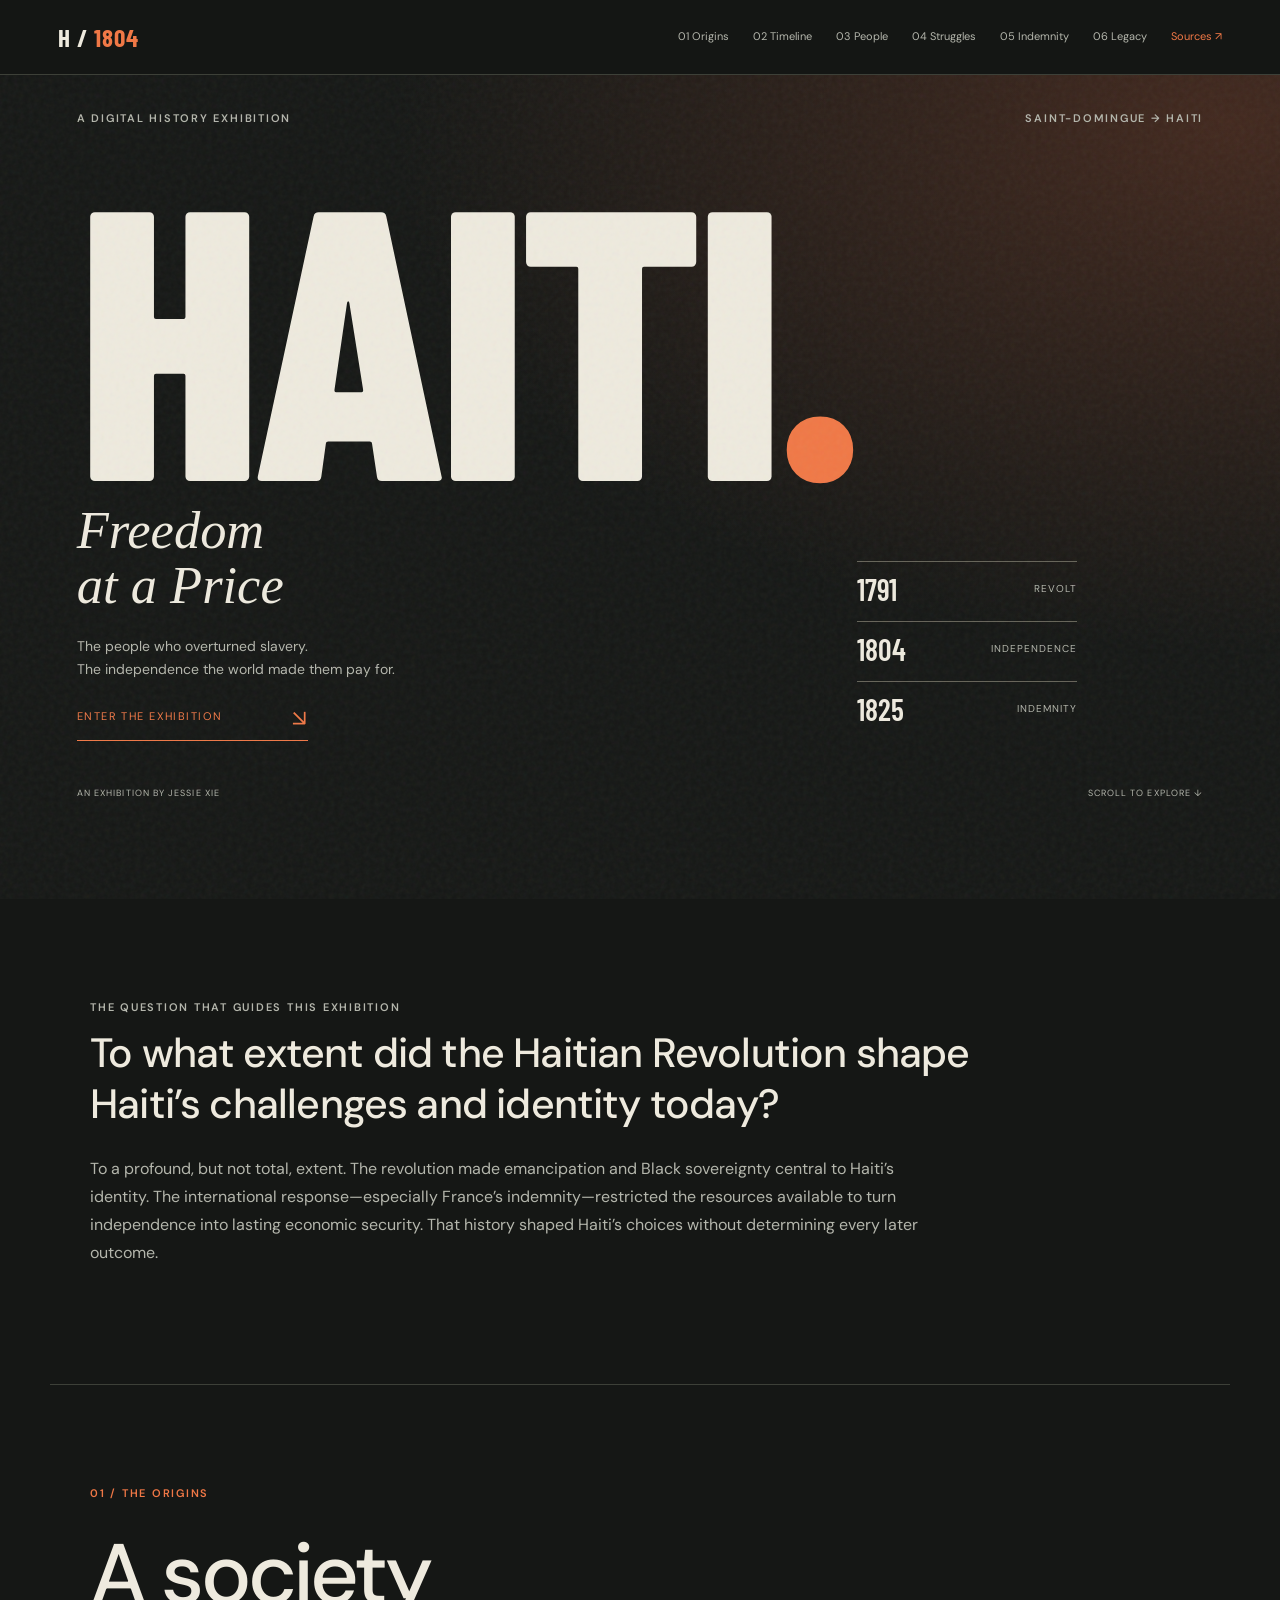
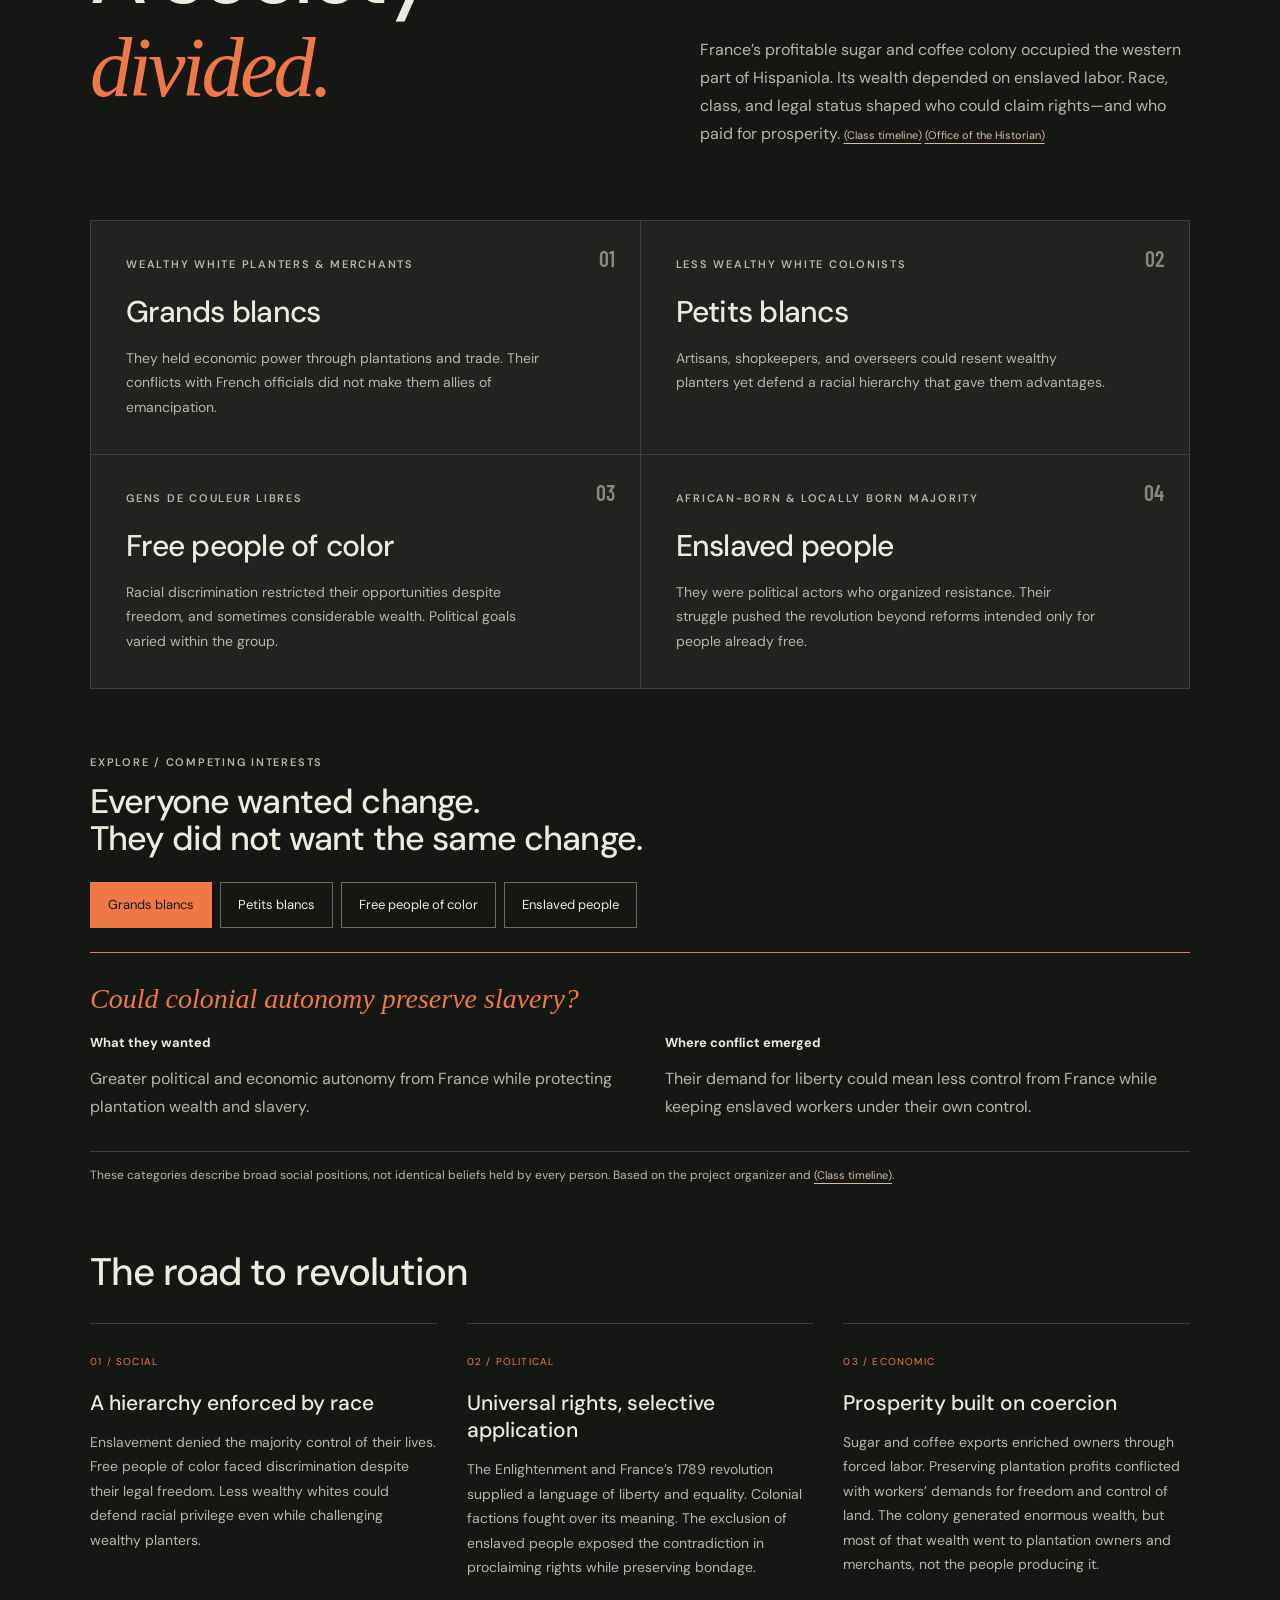
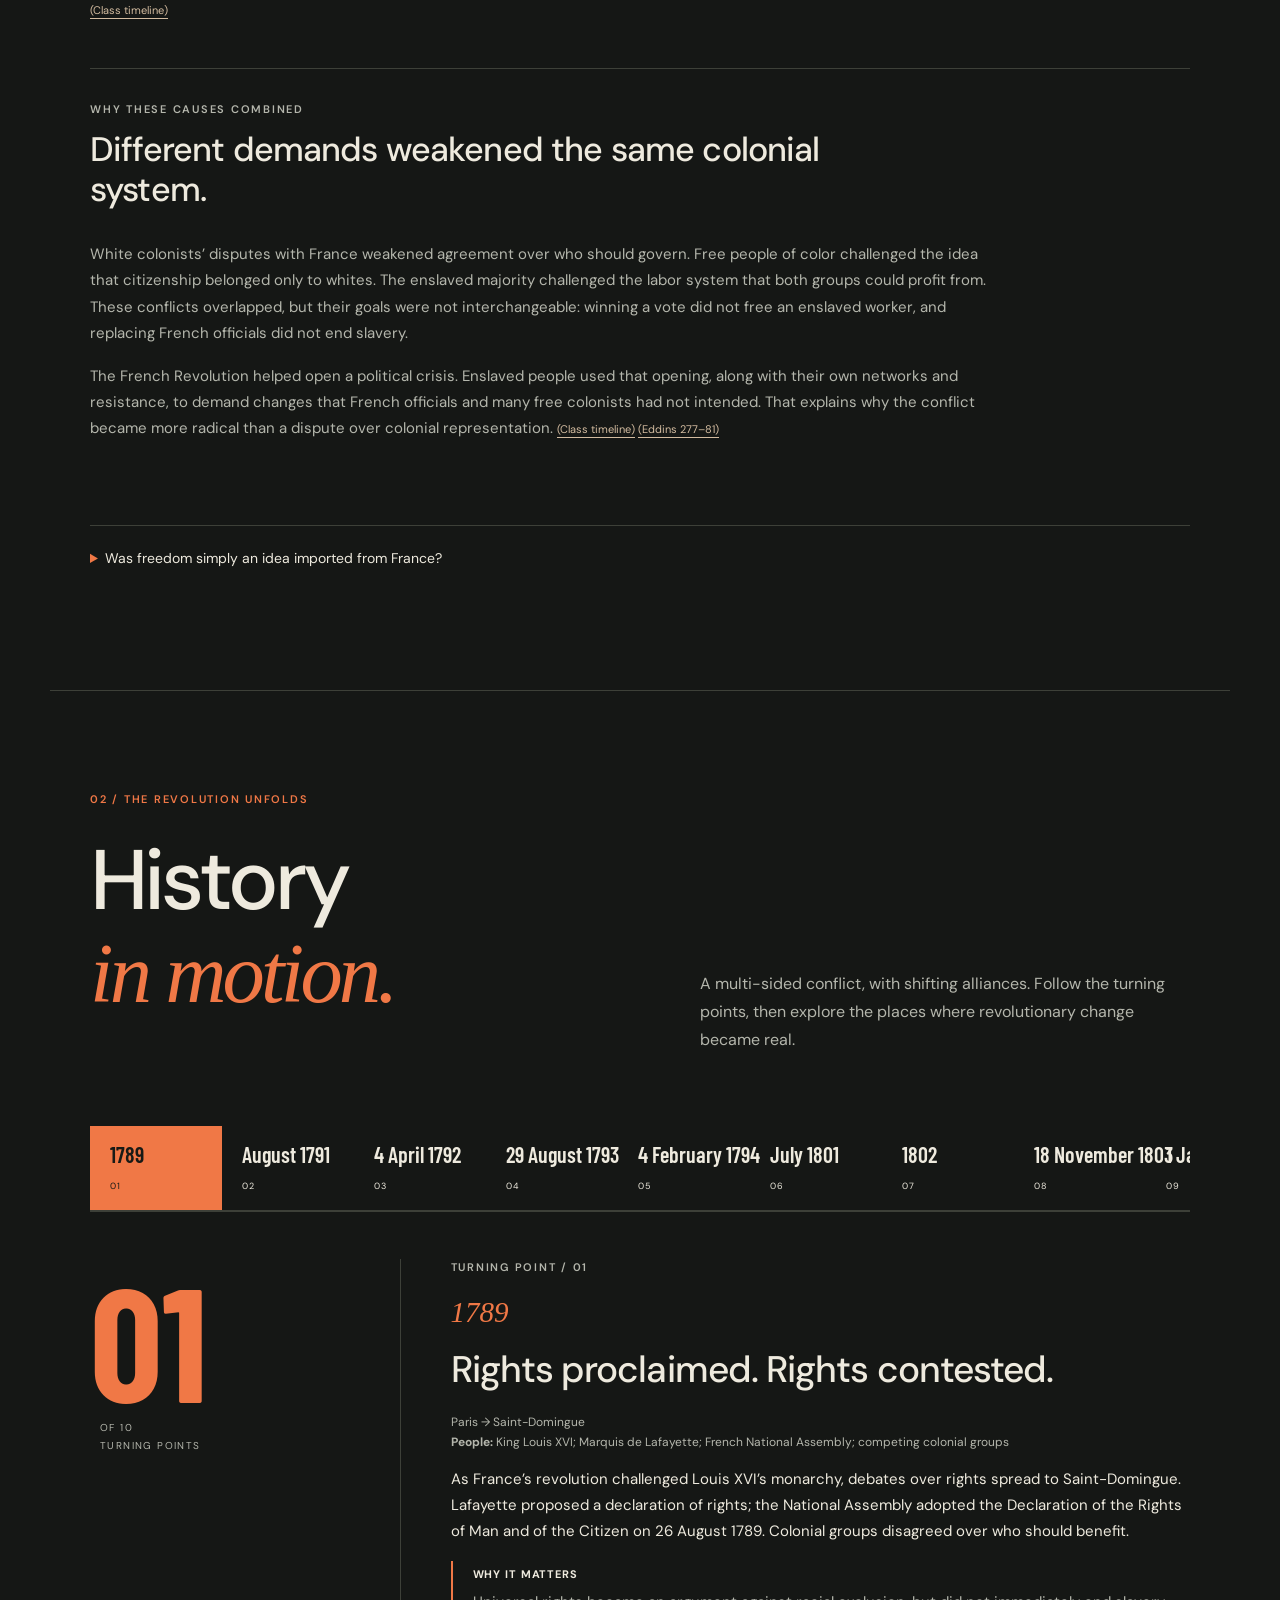
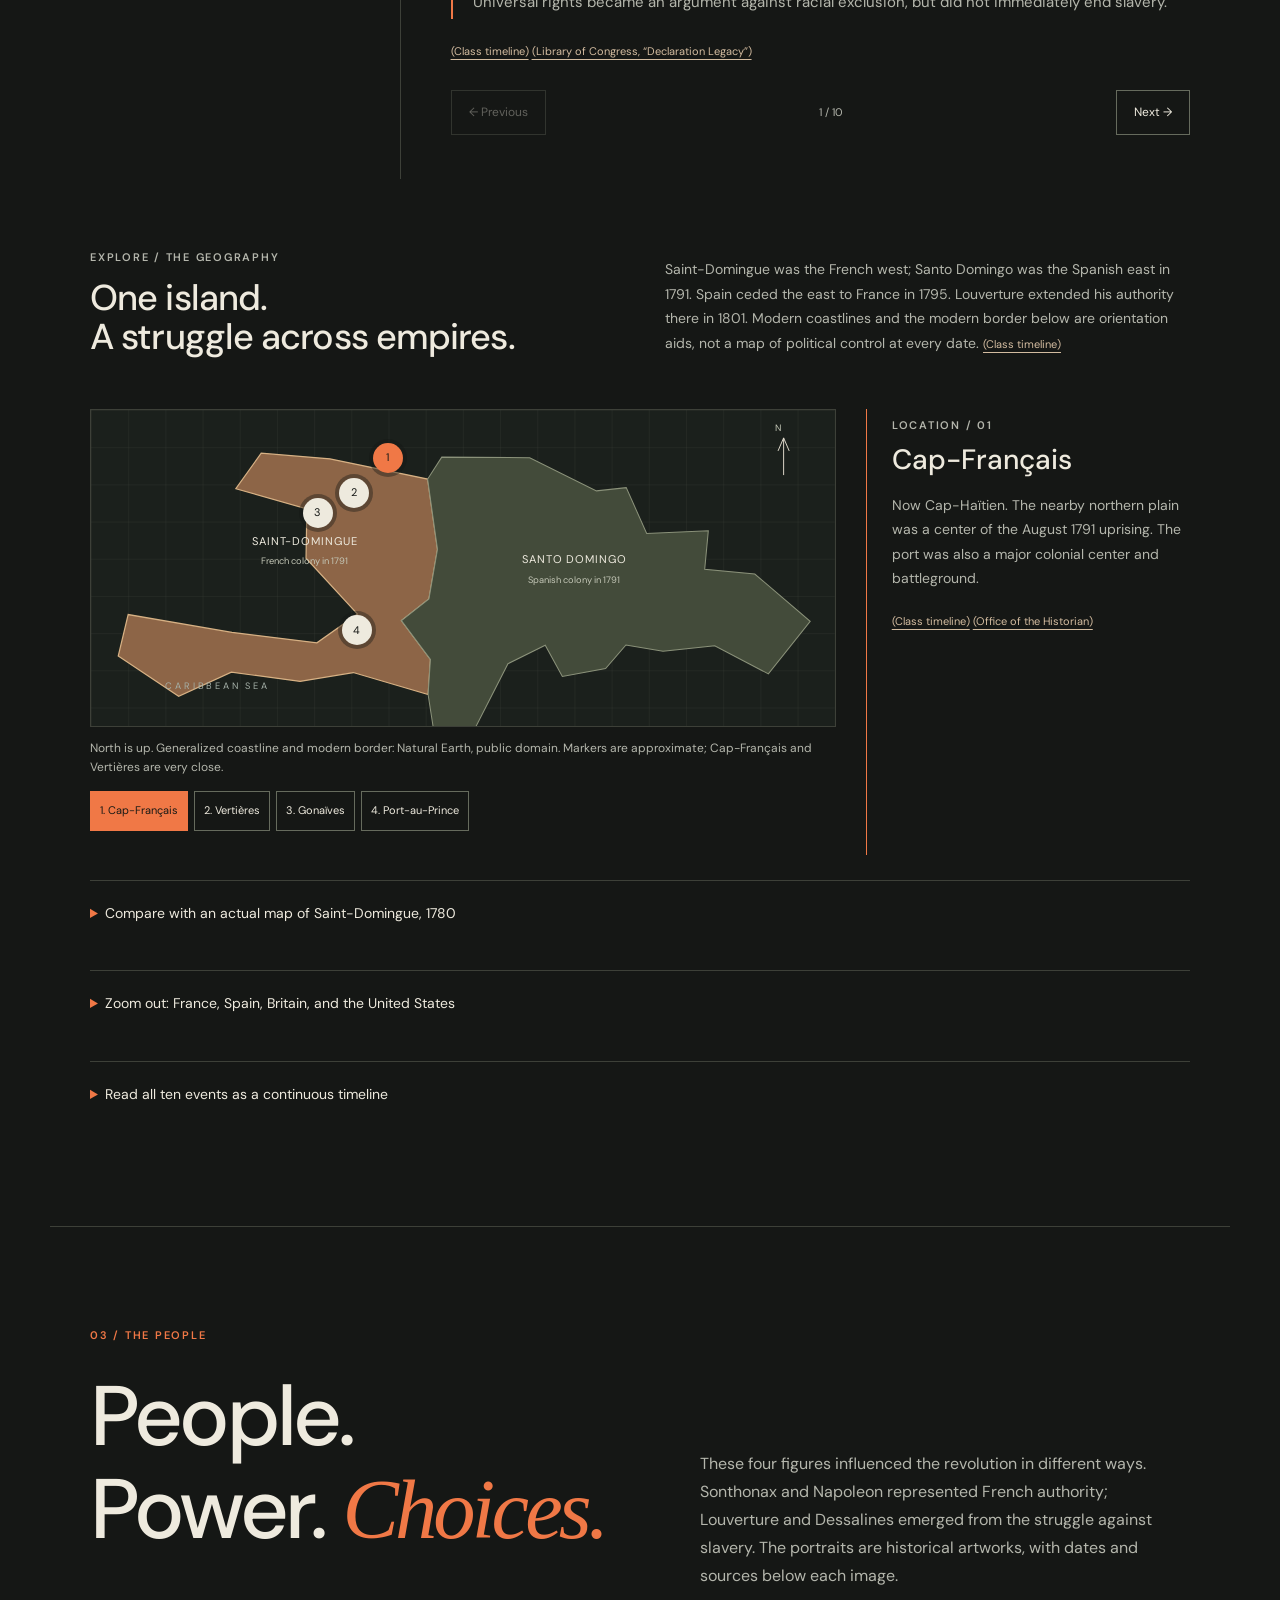
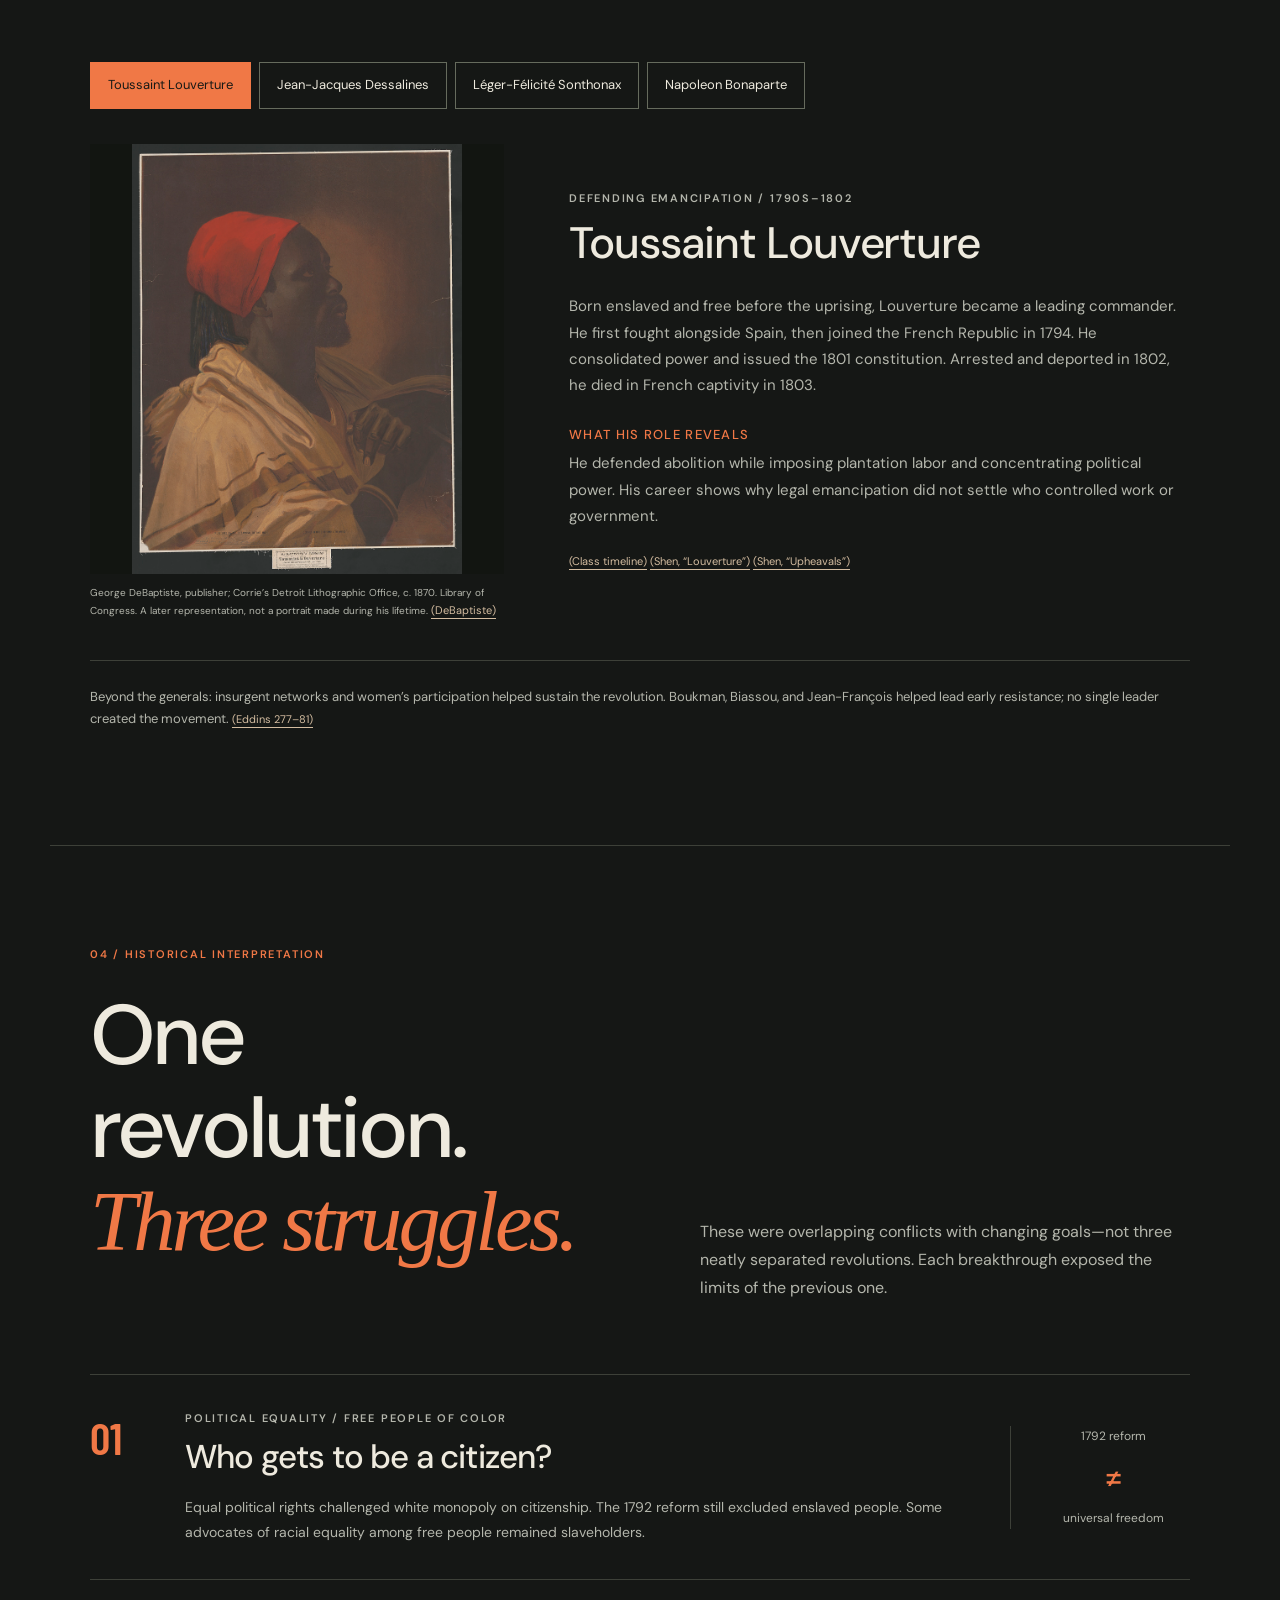
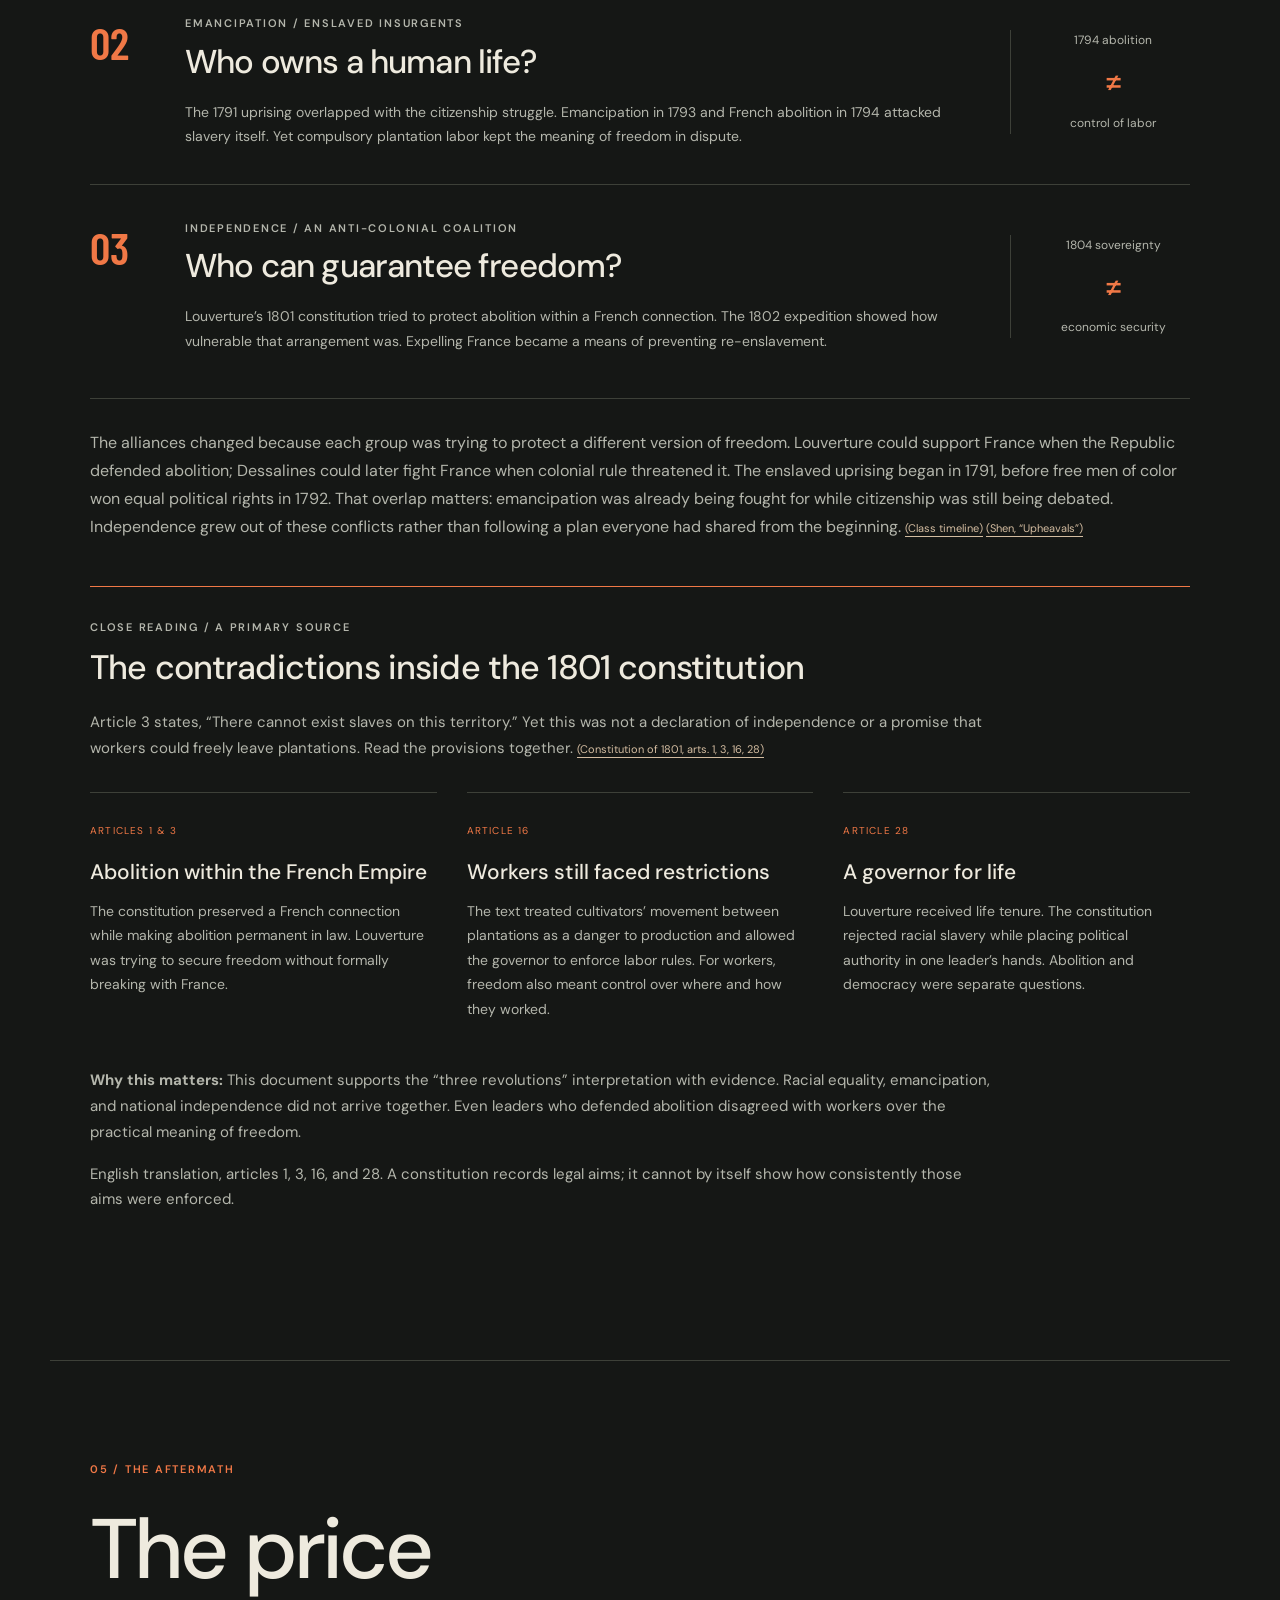
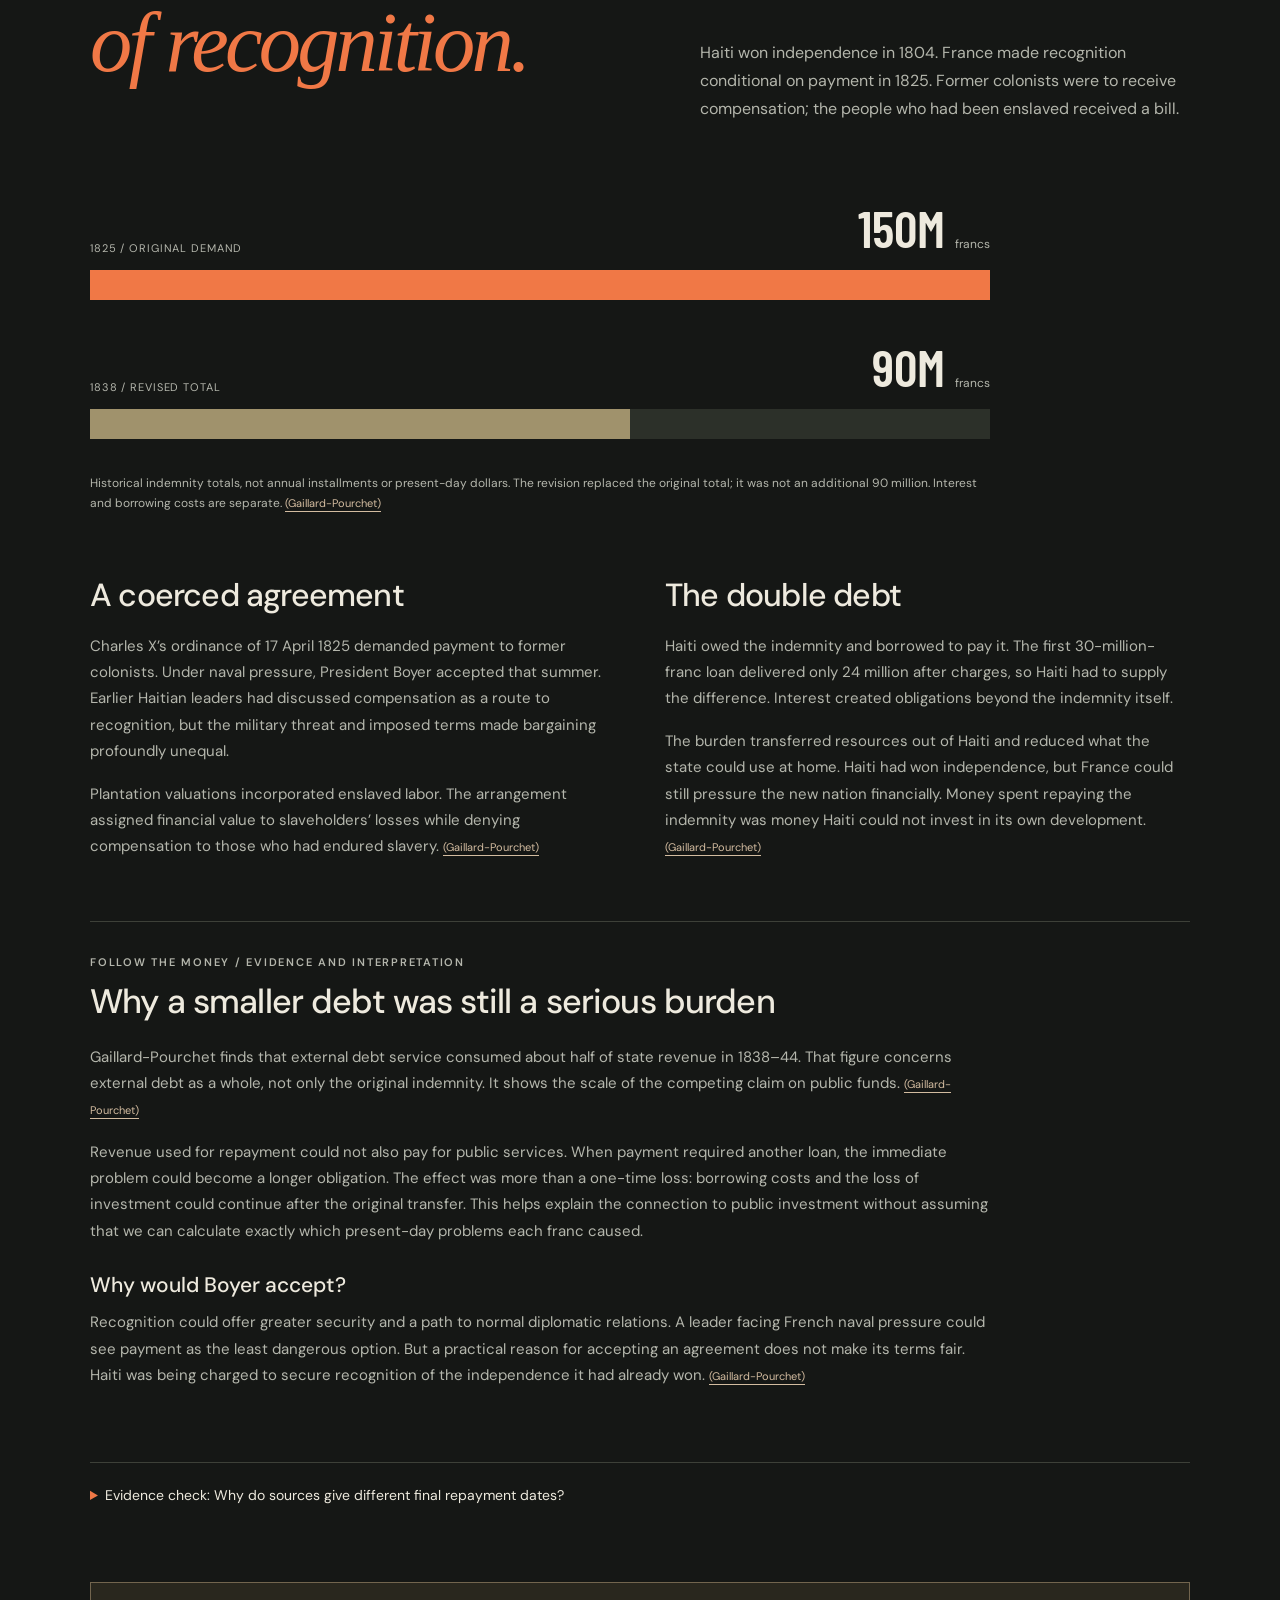
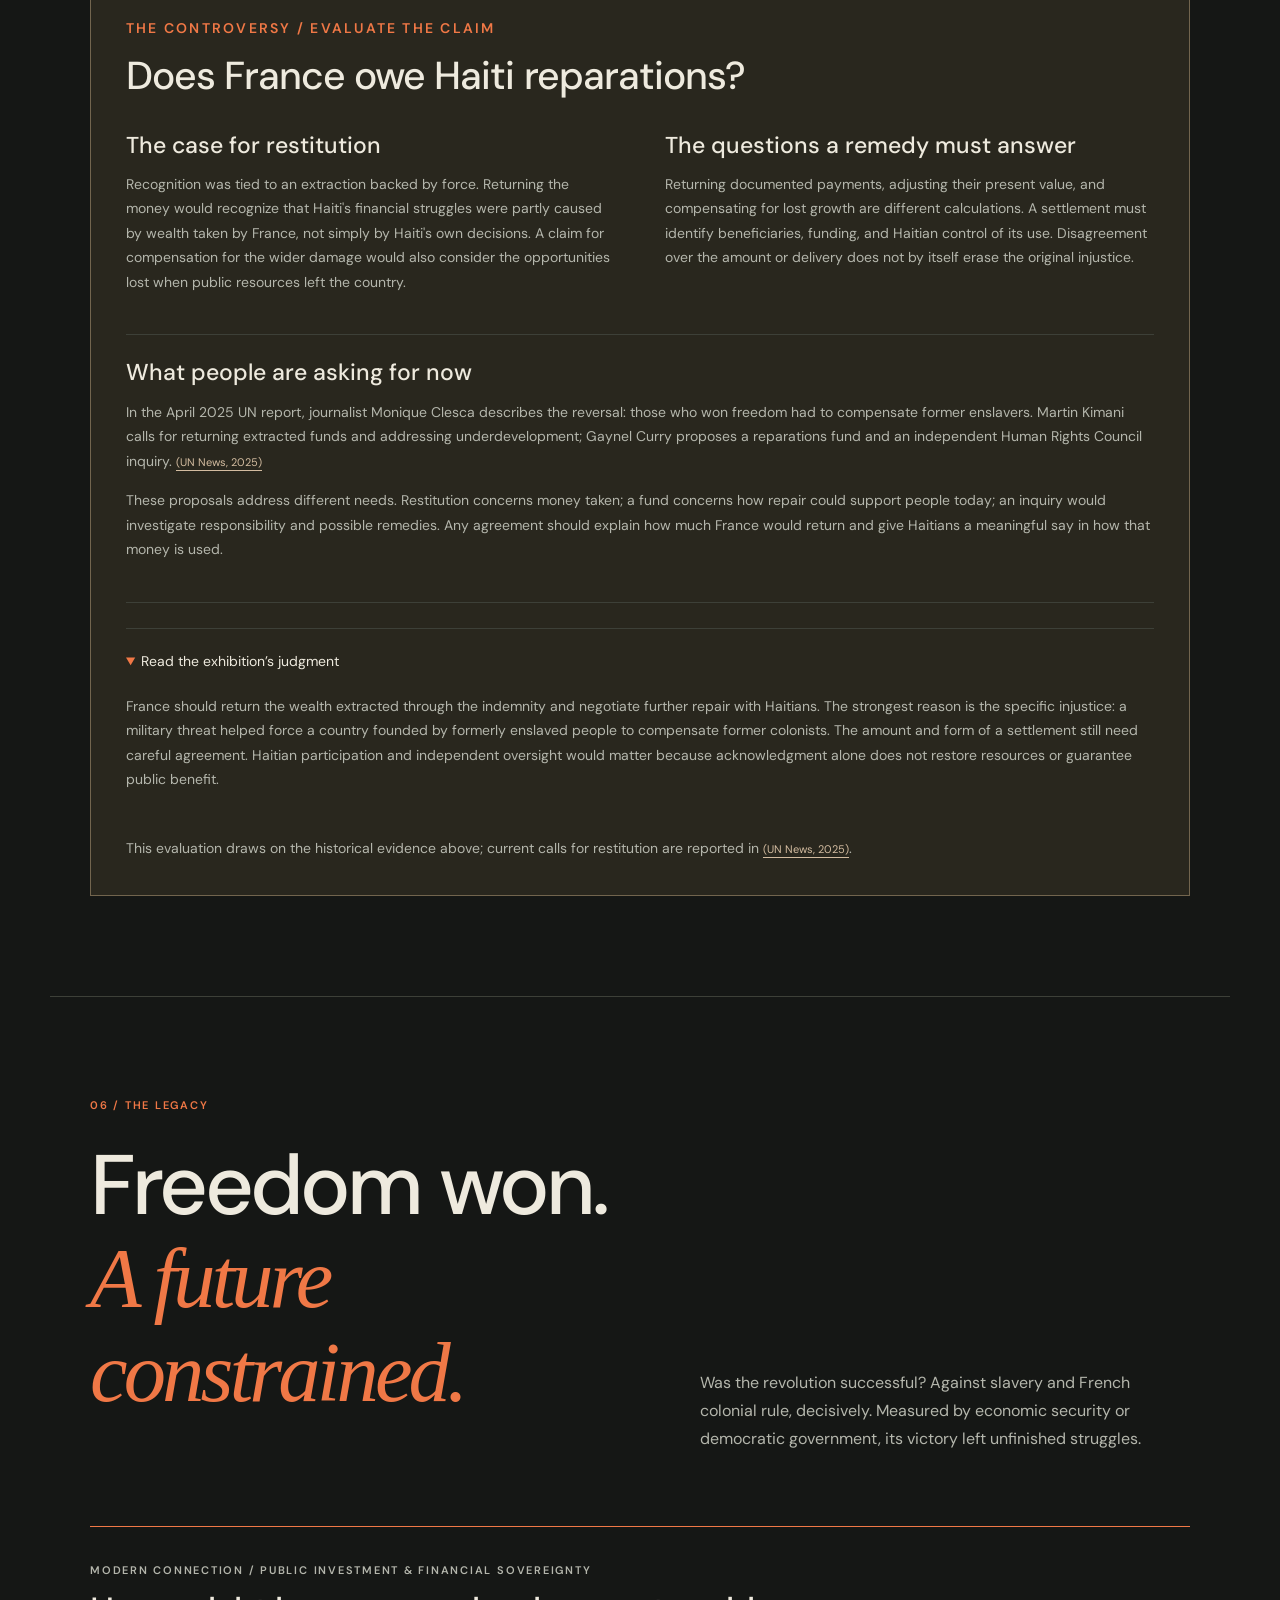
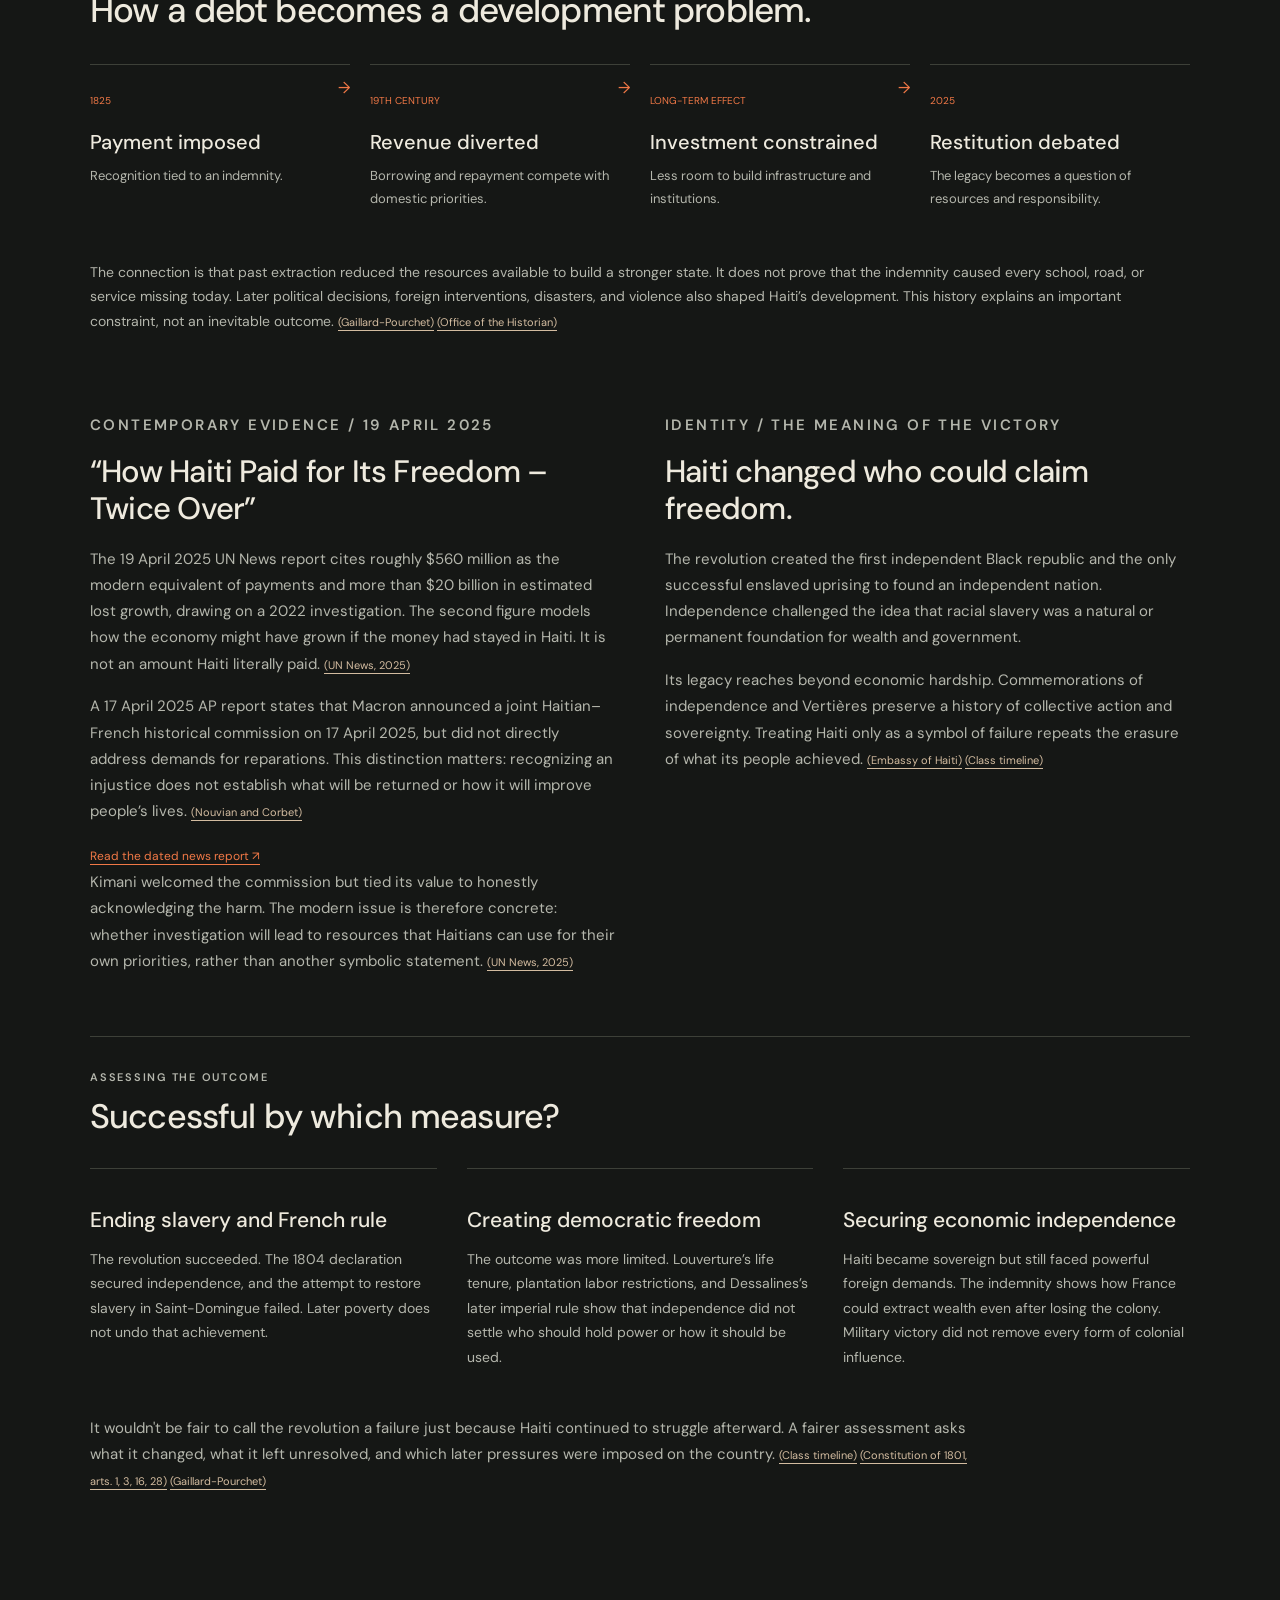
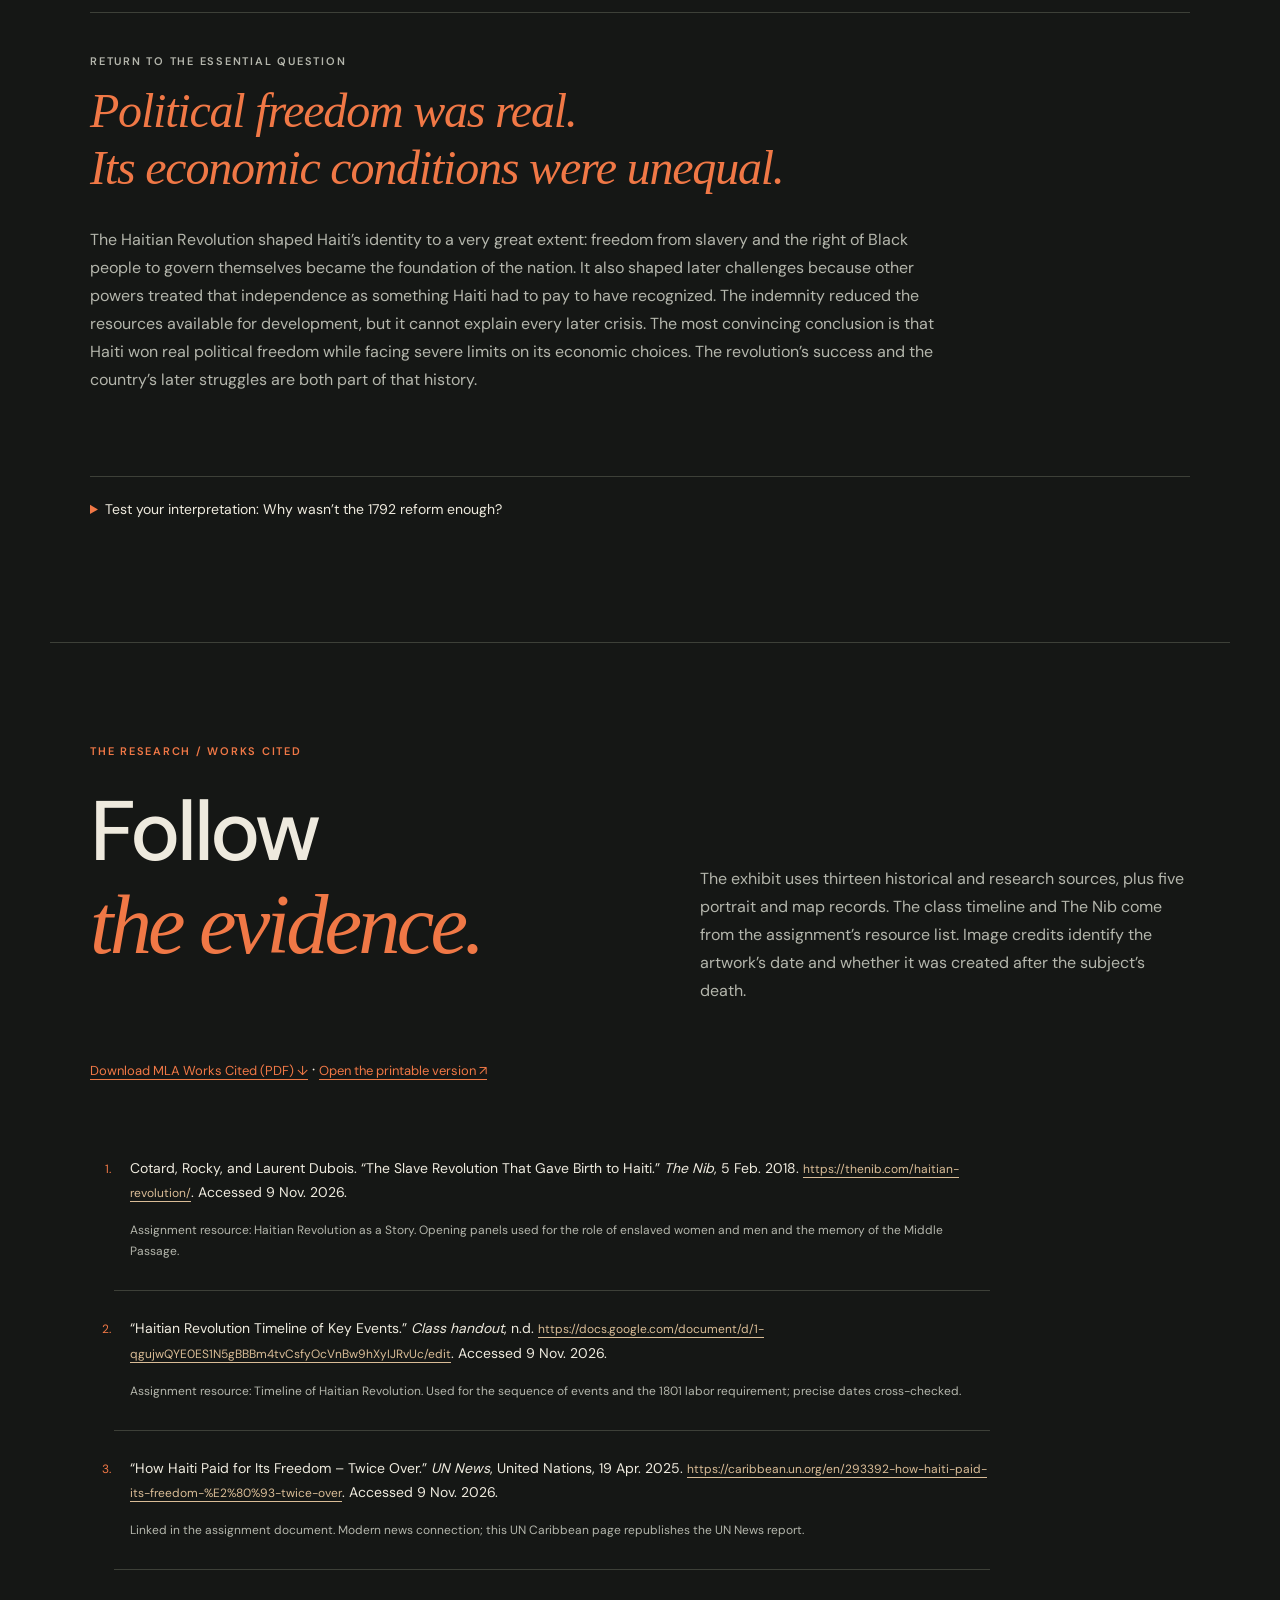
==== commit ec65b91c: "updated some language usage" ====
--- a/index.html
+++ b/index.html
@@ -235,9 +235,7 @@
 
                         <p>Sugar and coffee exports enriched owners through forced labor. Preserving plantation profits
 
-                            conflicted with workers’ demands for freedom and control of land. Colonial wealth was never
-
-                            the same thing as shared prosperity.</p>
+                            conflicted with workers’ demands for freedom and control of land. The colony generated enormous wealth, but most of that wealth went to plantation owners and merchants, not the people producing it.</p>
 
                     </article>
 
@@ -257,9 +255,7 @@
 
                     Caïman symbolizes that collective organization, although the ceremony’s precise date, location, and
 
-                    reported words remain debated. The revolution cannot be explained as France giving liberty to
-
-                    passive recipients. <span class="citation"><a href="#source-eddins" aria-label="Source: Eddins 277–81">(Eddins 277–81)</a></span></p>
+                    reported words remain debated. Enslaved people didn't simply wait for France to grant them freedom. They organized resistance and fought for it themselves. <span class="citation"><a href="#source-eddins" aria-label="Source: Eddins 277–81">(Eddins 277–81)</a></span></p>
 
                 <p>Cotard and Dubois begin their illustrated history with the Middle Passage and the participation of
 
@@ -1049,7 +1045,7 @@
 
                     <p>The burden transferred resources out of Haiti and reduced what the state could use at home.
 
-                        Political independence did not remove outside control over the conditions of economic survival.
+                        Haiti had won independence, but France could still pressure the new nation financially. Money spent repaying the indemnity was money Haiti could not invest in its own development.
 
                         <span class="citation"><a href="#source-bnf" aria-label="Source: Gaillard-Pourchet">(Gaillard-Pourchet)</a></span></p>
 
@@ -1083,9 +1079,7 @@
 
                         <h4>The case for restitution</h4>
 
-                        <p>Recognition was tied to an extraction backed by force. Restitution would address a specific
-
-                            transfer, rather than treating Haiti’s financial constraints as a failure of its people. A
+                        <p>Recognition was tied to an extraction backed by force. Returning the money would recognize that Haiti's financial struggles were partly caused by wealth taken by France, not simply by Haiti's own decisions. A
 
                             claim for compensation for the wider damage would also consider the opportunities lost when
 
@@ -1109,7 +1103,7 @@
 
                 </div>
 
-                <div class="named-proposals"><h4>What people are asking for now</h4><p>In the April 2025 UN report, journalist Monique Clesca describes the reversal: those who won freedom had to compensate former enslavers. Martin Kimani calls for returning extracted funds and addressing underdevelopment; Gaynel Curry proposes a reparations fund and an independent Human Rights Council inquiry. <span class="citation"><a href="#source-un">(UN News, 2025)</a></span></p><p>These proposals address different needs. Restitution concerns money taken; a fund concerns how repair could support people today; an inquiry would investigate responsibility and possible remedies. A credible response would need to explain both what France owes and how Haitians would decide what happens next.</p></div><details open="">
+                <div class="named-proposals"><h4>What people are asking for now</h4><p>In the April 2025 UN report, journalist Monique Clesca describes the reversal: those who won freedom had to compensate former enslavers. Martin Kimani calls for returning extracted funds and addressing underdevelopment; Gaynel Curry proposes a reparations fund and an independent Human Rights Council inquiry. <span class="citation"><a href="#source-un">(UN News, 2025)</a></span></p><p>These proposals address different needs. Restitution concerns money taken; a fund concerns how repair could support people today; an inquiry would investigate responsibility and possible remedies. Any agreement should explain how much France would return and give Haitians a meaningful say in how that money is used.</p></div><details open="">
 
                     <summary>Read the exhibition’s judgment</summary>
 
@@ -1221,7 +1215,7 @@
 
             </div>
 
-            <div class="success-reading"><p class="eyebrow">ASSESSING THE OUTCOME</p><h3>Successful by which measure?</h3><div class="three-col"><article><h4>Ending slavery and French rule</h4><p>The revolution succeeded. The 1804 declaration secured independence, and the attempt to restore slavery in Saint-Domingue failed. Later poverty does not undo that achievement.</p></article><article><h4>Creating democratic freedom</h4><p>The outcome was more limited. Louverture’s life tenure, plantation labor restrictions, and Dessalines’s later imperial rule show that independence did not settle who should hold power or how it should be used.</p></article><article><h4>Securing economic independence</h4><p>Haiti became sovereign but still faced powerful foreign demands. The indemnity shows how France could extract wealth even after losing the colony. Military victory did not remove every form of colonial influence.</p></article></div><p>Judging the revolution only by present-day hardship makes its success depend on whether later generations escaped every obstacle. A fairer assessment asks what it changed, what it left unresolved, and which later pressures were imposed on the country. <span class="citation"><a href="#source-class">(Class timeline)</a> <a href="#source-constitution">(Constitution of 1801, arts. 1, 3, 16, 28)</a> <a href="#source-bnf">(Gaillard-Pourchet)</a></span></p></div><div class="final-argument">
+            <div class="success-reading"><p class="eyebrow">ASSESSING THE OUTCOME</p><h3>Successful by which measure?</h3><div class="three-col"><article><h4>Ending slavery and French rule</h4><p>The revolution succeeded. The 1804 declaration secured independence, and the attempt to restore slavery in Saint-Domingue failed. Later poverty does not undo that achievement.</p></article><article><h4>Creating democratic freedom</h4><p>The outcome was more limited. Louverture’s life tenure, plantation labor restrictions, and Dessalines’s later imperial rule show that independence did not settle who should hold power or how it should be used.</p></article><article><h4>Securing economic independence</h4><p>Haiti became sovereign but still faced powerful foreign demands. The indemnity shows how France could extract wealth even after losing the colony. Military victory did not remove every form of colonial influence.</p></article></div><p>It wouldn't be fair to call the revolution a failure just because Haiti continued to struggle afterward. A fairer assessment asks what it changed, what it left unresolved, and which later pressures were imposed on the country. <span class="citation"><a href="#source-class">(Class timeline)</a> <a href="#source-constitution">(Constitution of 1801, arts. 1, 3, 16, 28)</a> <a href="#source-bnf">(Gaillard-Pourchet)</a></span></p></div><div class="final-argument">
 
                 <p class="eyebrow">RETURN TO THE ESSENTIAL QUESTION</p>
 
@@ -1383,7 +1377,7 @@
 
             <li id="source-constitution"><p>Saint-Domingue, Central Assembly. <i>Constitution of 1801</i>. 1801. English translation, <i>Toussaint Louverture High School</i>, n.d. <a href="https://toussaintlouverturehs.org/PDF/const.pdf">https://toussaintlouverturehs.org/PDF/const.pdf</a>. Accessed 9 Nov. 2026.</p><p class="source-note">Primary source: articles 1 and 3 preserve a French connection while abolishing slavery; articles 16 and 28 show restrictions on workers and life tenure for Louverture.</p></li><li id="source-assembly"><p>Assemblée nationale. “Dufay et Danton (4 février 1794).” <i>Assemblée nationale</i>, n.d. <a href="https://www2.assemblee-nationale.fr/decouvrir-l-assemblee/histoire/grands-discours-parlementaires/dufay-et-danton-4-fevrier-1794">https://www2.assemblee-nationale.fr/decouvrir-l-assemblee/histoire/grands-discours-parlementaires/dufay-et-danton-4-fevrier-1794</a>. Accessed 9 Nov. 2026.</p><p class="source-note">Institutional edition of the 1794 debate, including speeches by Dufay and Danton. Used to explain how colonial events influenced French abolition.</p></li><li id="source-declaration"><p>Library of Congress. “Declaration Legacy.” <i>Creating the United States</i>, n.d. <a href="https://www.loc.gov/exhibits/creating-the-united-states/declaration-legacy.html">https://www.loc.gov/exhibits/creating-the-united-states/declaration-legacy.html</a>. Accessed 9 Nov. 2026.</p><p class="source-note">Exhibition with Lafayette’s draft. Used for the Declaration of the Rights of Man and of the Citizen and its adoption on 26 August 1789.</p></li><li id="source-ap"><p>Nouvian, Tom, and Sylvie Corbet. “France’s President Says That Making Haiti Pay for Its Independence Was Unjust.” <i>AP News</i>, 17 Apr. 2025. <a href="https://apnews.com/article/france-haiti-debt-independence-injustice-339df651093e932d42d607fd3f08025f">https://apnews.com/article/france-haiti-debt-independence-injustice-339df651093e932d42d607fd3f08025f</a>. Accessed 9 Nov. 2026.</p><p class="source-note">Contemporary reporting on the indemnity debate. Used for the April 2025 historical commission and the distinction between acknowledgment and a commitment to pay.</p></li><li id="source-portrait-toussaint"><p>DeBaptiste, George, publisher. <i>Toussaint L’Ouverture</i>. Circa 1870. Chromolithograph. <i>Library of Congress</i>. <a href="https://www.loc.gov/pictures/item/2014645197/">https://www.loc.gov/pictures/item/2014645197/</a>. Accessed 9 Nov. 2026.</p><p class="source-note">Portrait credit: Corrie’s Detroit Lithographic Office. No known restrictions on publication. Produced after Louverture’s death; it is not a verified life portrait.</p></li><li id="source-portrait-dessalines"><p>“Jean-Jaques Dessalines (Fondateur de l’Independance d’Haiti).” <i>Dictionnaire géographique et administratif universel d’Haïti illustré</i>, by S. Rouzier, 1892, p. 115. <i>British Library</i>, via Wikimedia Commons. <a href="https://commons.wikimedia.org/wiki/File:Jean-Jaques_Dessalines_(Fondateur_de_l'Independance_d'Haiti).jpg">https://commons.wikimedia.org/wiki/File:Jean-Jaques_Dessalines_(Fondateur_de_l'Independance_d'Haiti).jpg</a>. Accessed 9 Nov. 2026.</p><p class="source-note">Portrait credit: public-domain book illustration. British Library scan; digitization can affect contrast. Published long after Dessalines’s death.</p></li><li id="source-portrait-sonthonax"><p>Unidentified artist. <i>Portrait of Léger-Félicité Sonthonax</i>. Late eighteenth century. Oil painting. <i>Wikimedia Commons</i>. <a href="https://commons.wikimedia.org/wiki/File:Sonthonax.jpg">https://commons.wikimedia.org/wiki/File:Sonthonax.jpg</a>. Accessed 9 Nov. 2026.</p><p class="source-note">Portrait credit: public-domain reproduction of an eighteenth-century painting; artist unidentified. The file record does not identify its present collection.</p></li><li id="source-portrait-napoleon"><p>Gros, Antoine-Jean. <i>Bonaparte Premier Consul</i>. 1802. Oil on canvas, Musée national de la Légion d’honneur et des ordres de chevalerie, Paris. <i>Fondation Napoléon</i>. <a href="https://www.napoleon.org/histoire-des-2-empires/iconographie/bonaparte-premier-consul/">https://www.napoleon.org/histoire-des-2-empires/iconographie/bonaparte-premier-consul/</a>. Accessed 9 Nov. 2026.</p><p class="source-note">Portrait credit: historical painting by Gros, reproduced by Fondation Napoléon. It presents Napoleon as First Consul, the office he held when sending the expedition.</p></li><li id="source-archival-map"><p>Des Longchamps, Jacques François. <i>Carte de l’île de Saint Domingue</i>. Paris, 1780. <i>Library of Congress</i>. <a href="https://www.loc.gov/item/73695996/">https://www.loc.gov/item/73695996/</a>. Accessed 9 Nov. 2026.</p><p class="source-note">Archival map of Hispaniola, including an inset of Cap-Français. Predates the revolution; it cannot show the progress of the war. Public-domain historical map.</p></li></ol>
 
-            <details class="research-detail"><summary>How to read the sources</summary><p>The constitution is a primary source for legal goals and the distribution of power; it is not proof of daily practice. The archival map shows colonial geography in 1780, not troop movements during the revolution. Later portraits help us study how leaders were remembered, but should not be treated as photographs or certain likenesses.</p><p>The 2025 news reports document a dated debate about restitution. The dollar estimates measure different things, and the repayment dates depend on which debt is counted. Interpretations of success and the case for restitution are arguments based on the evidence, not claims that every historian agrees.</p></details></section>
+            <details class="research-detail"><summary>How to read the sources</summary><p>The constitution is a primary source for legal goals and the distribution of power; it is not proof of daily practice. The archival map shows colonial geography in 1780, not troop movements during the revolution. Later portraits help us study how leaders were remembered, but should not be treated as photographs or certain likenesses.</p><p>The 2025 news reports document a dated debate about restitution. The dollar estimates measure different things, and the repayment dates depend on which debt is counted. Interpretations of success and the case for restitution are my personal arguments based on the evidence, not claims that every historian agrees on.</p></details></section>
 
     </main>
 
@@ -1413,4 +1407,4 @@
 
 
 
-</html>+</html>
